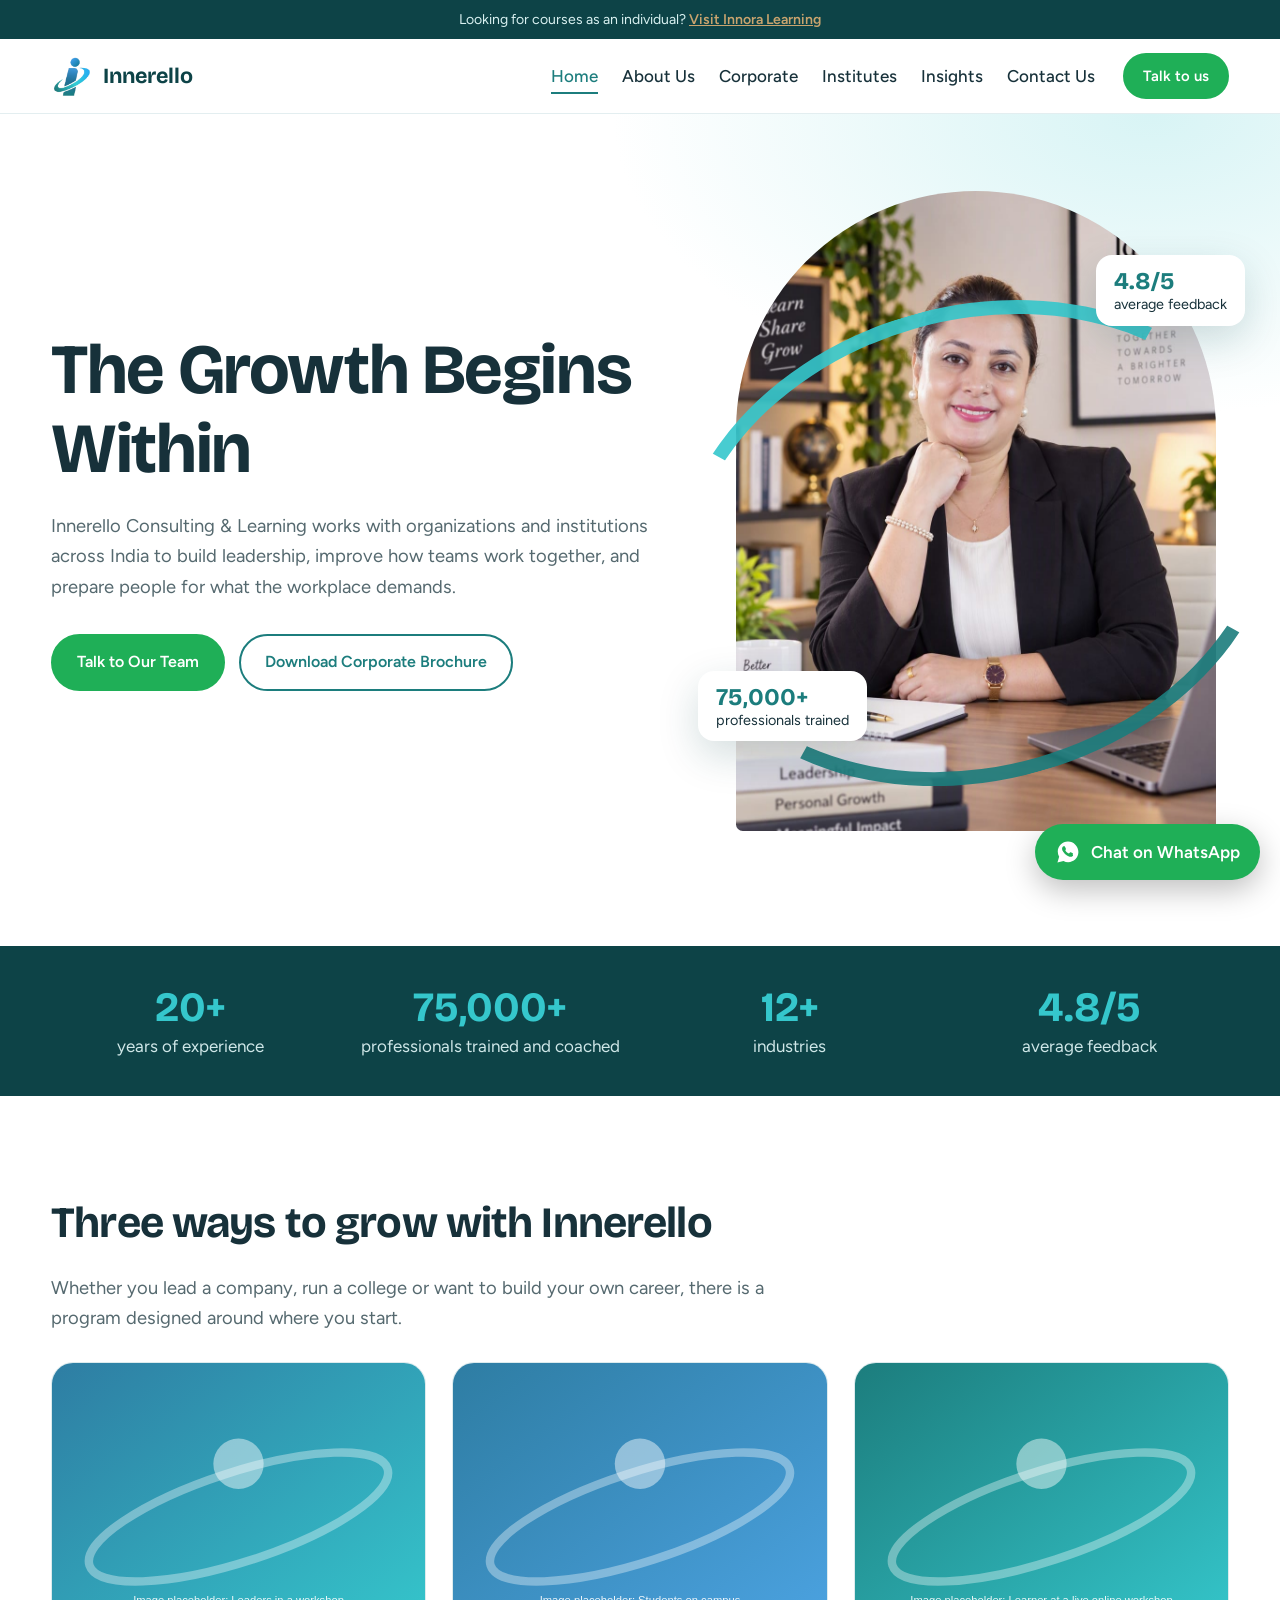
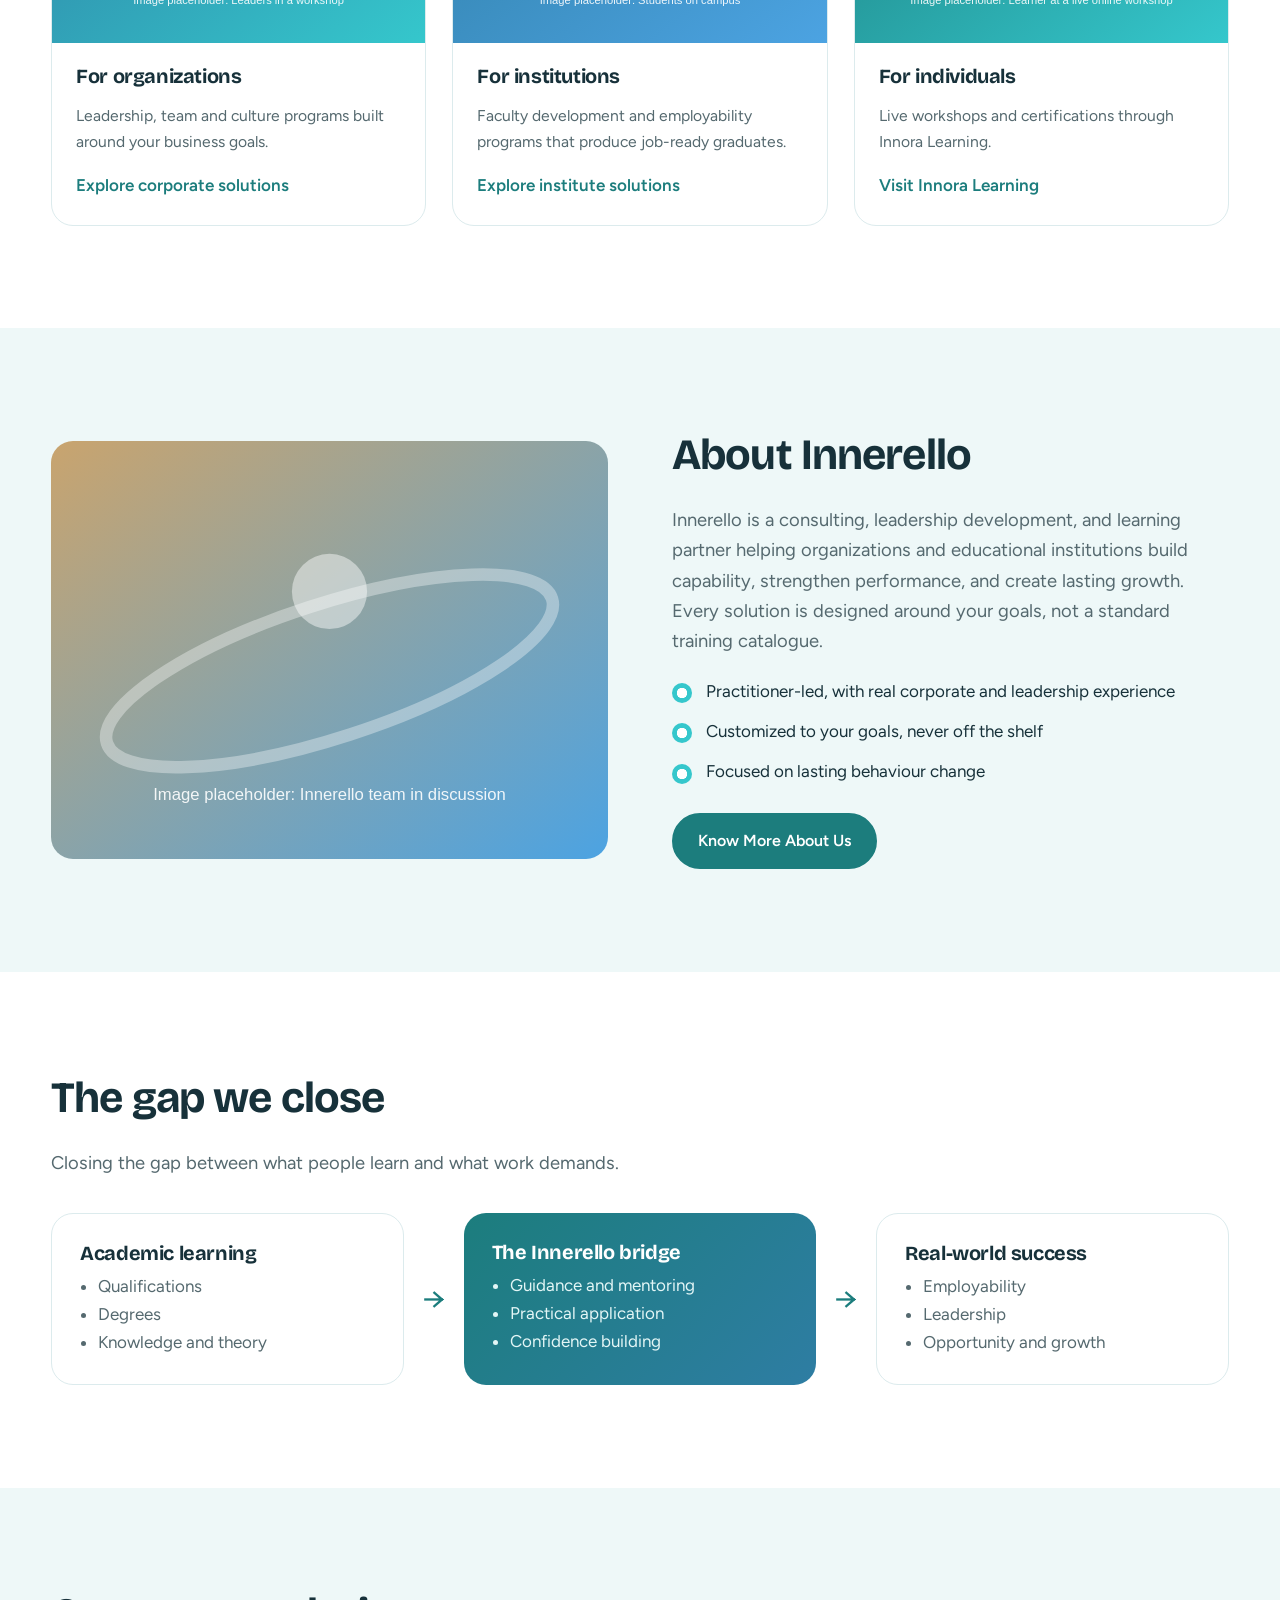
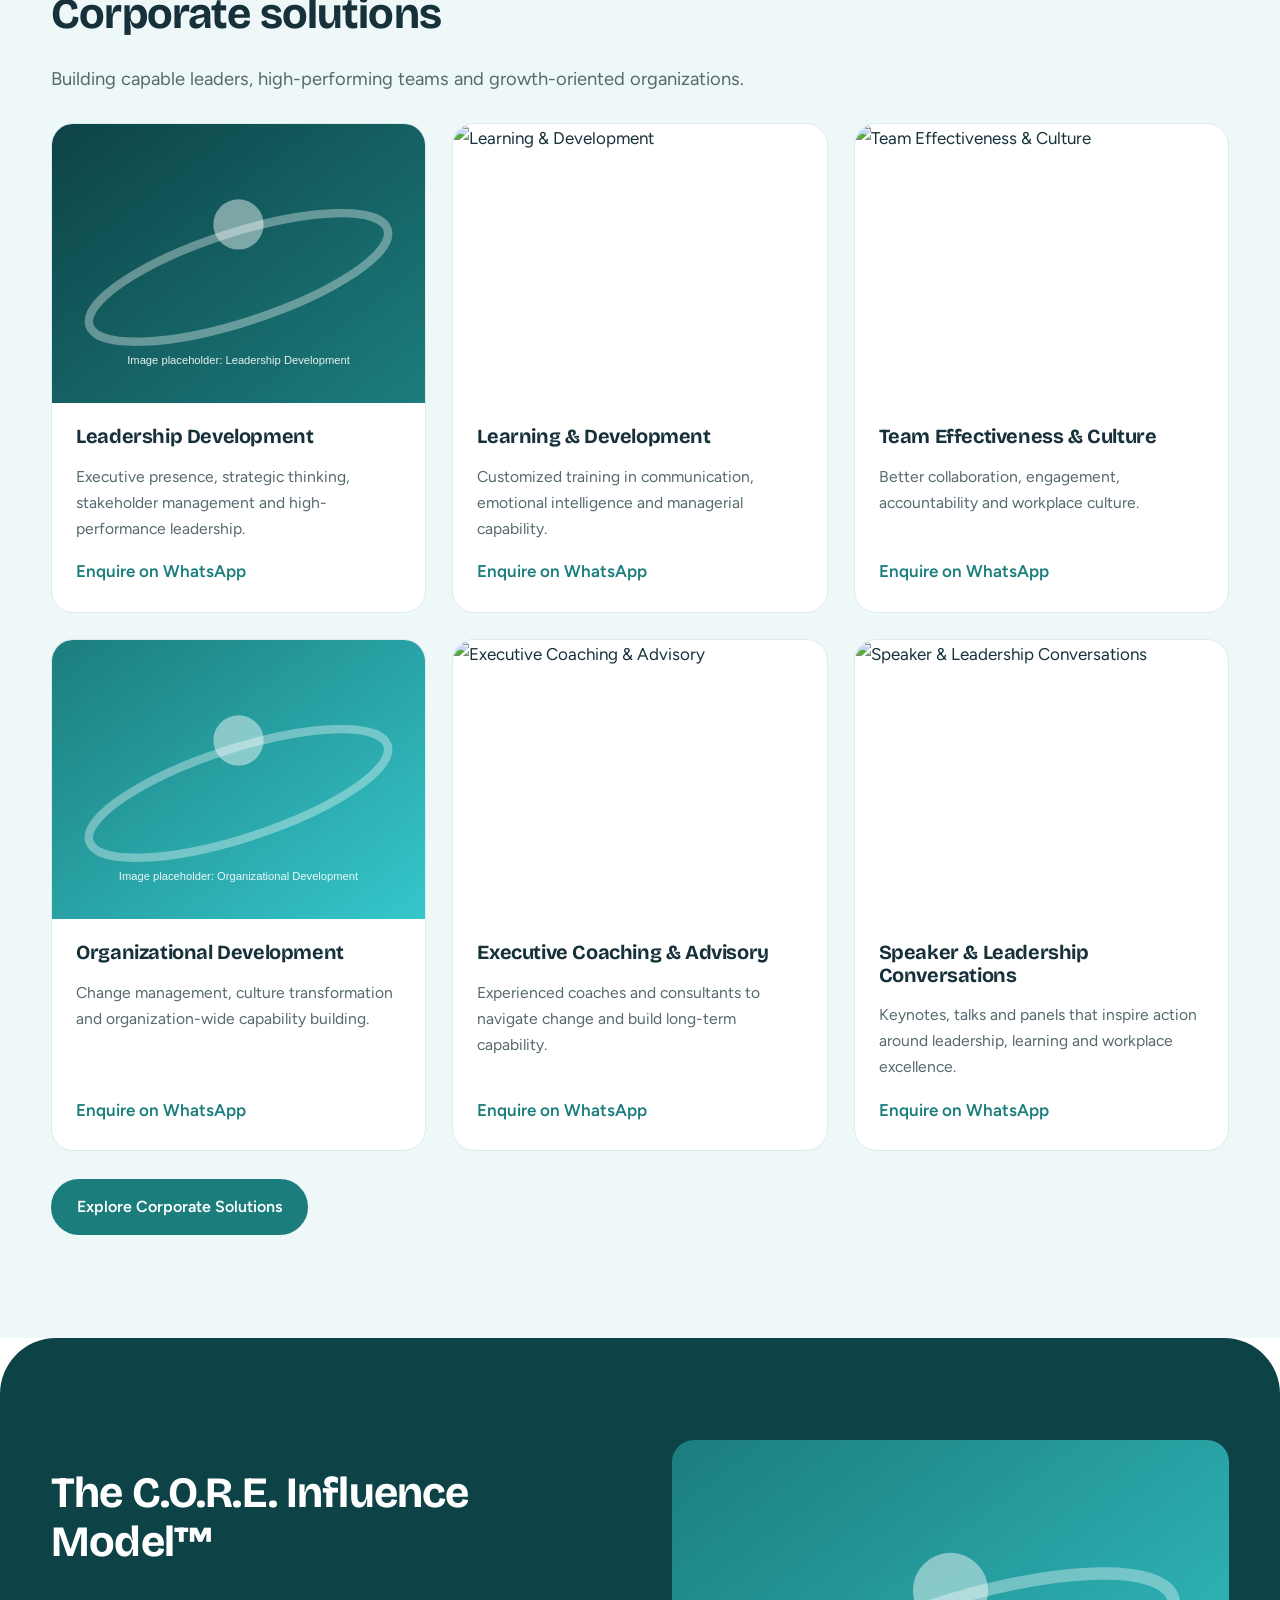
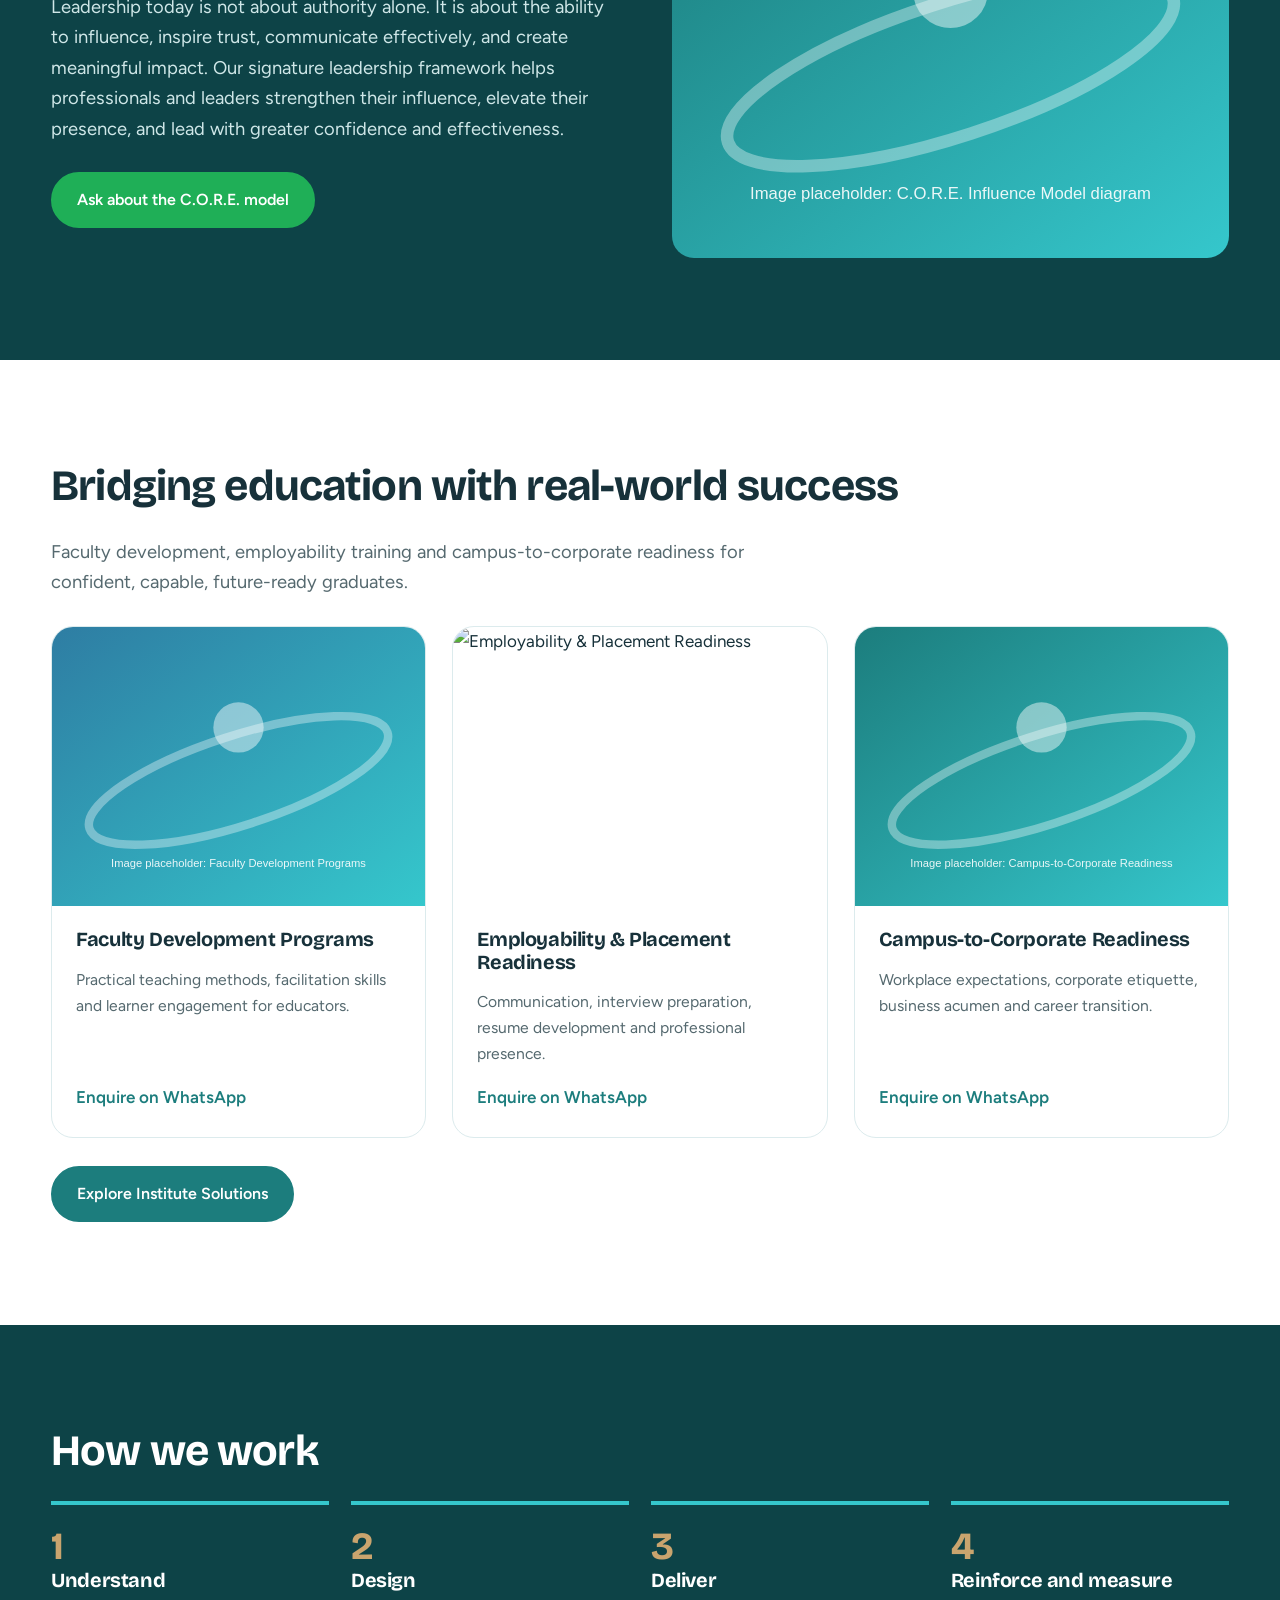
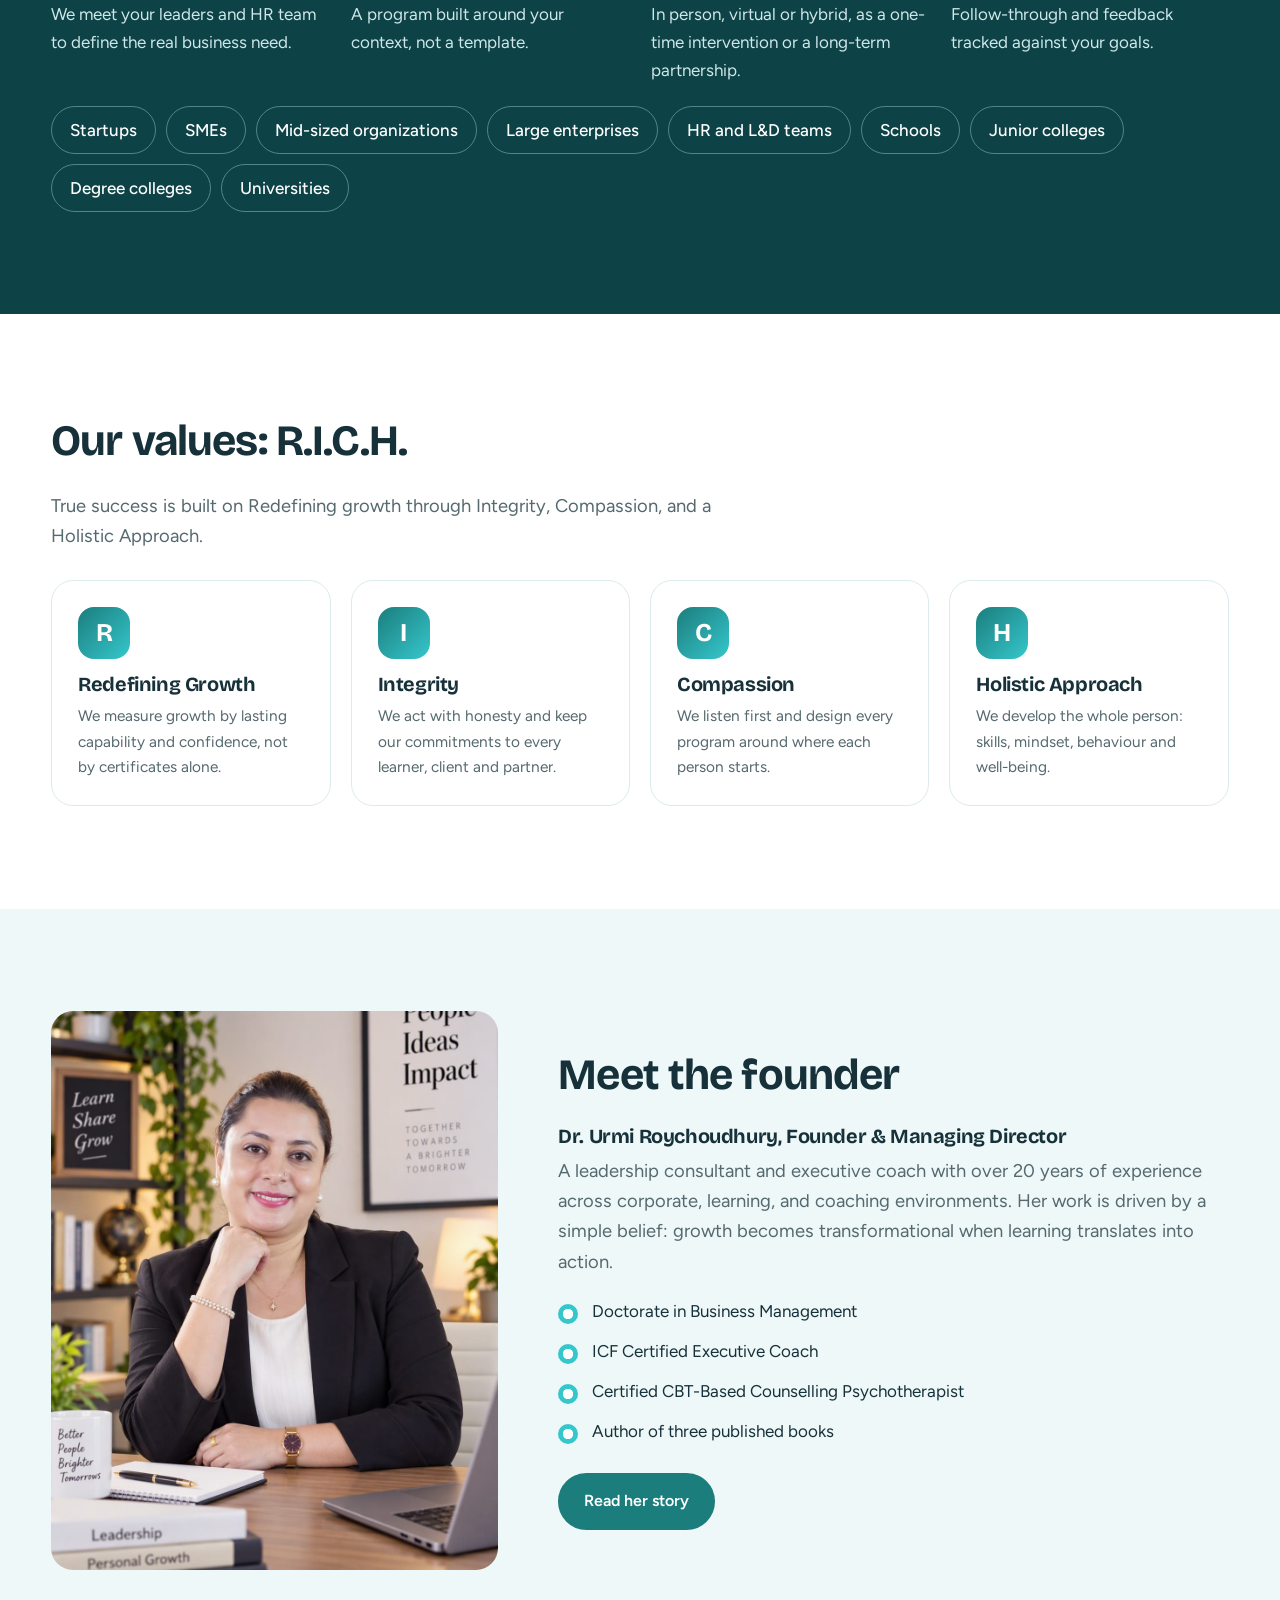
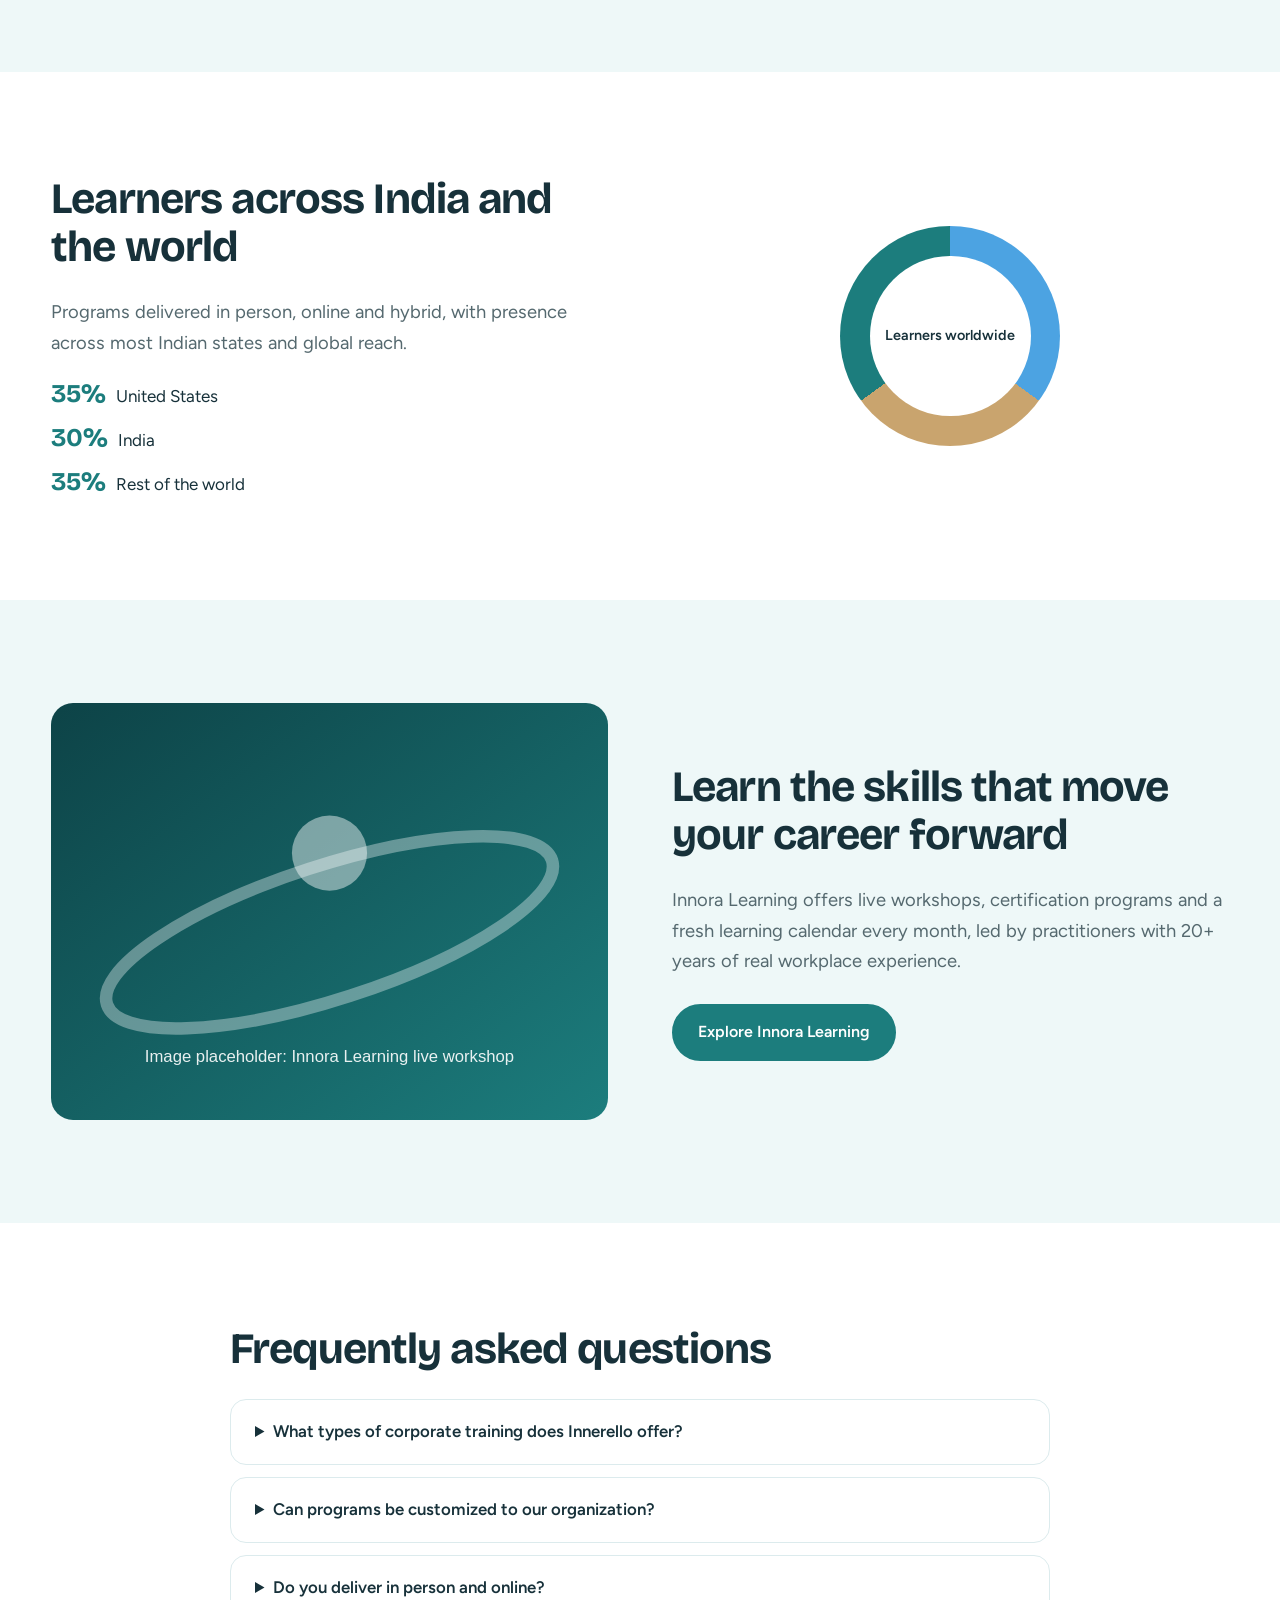
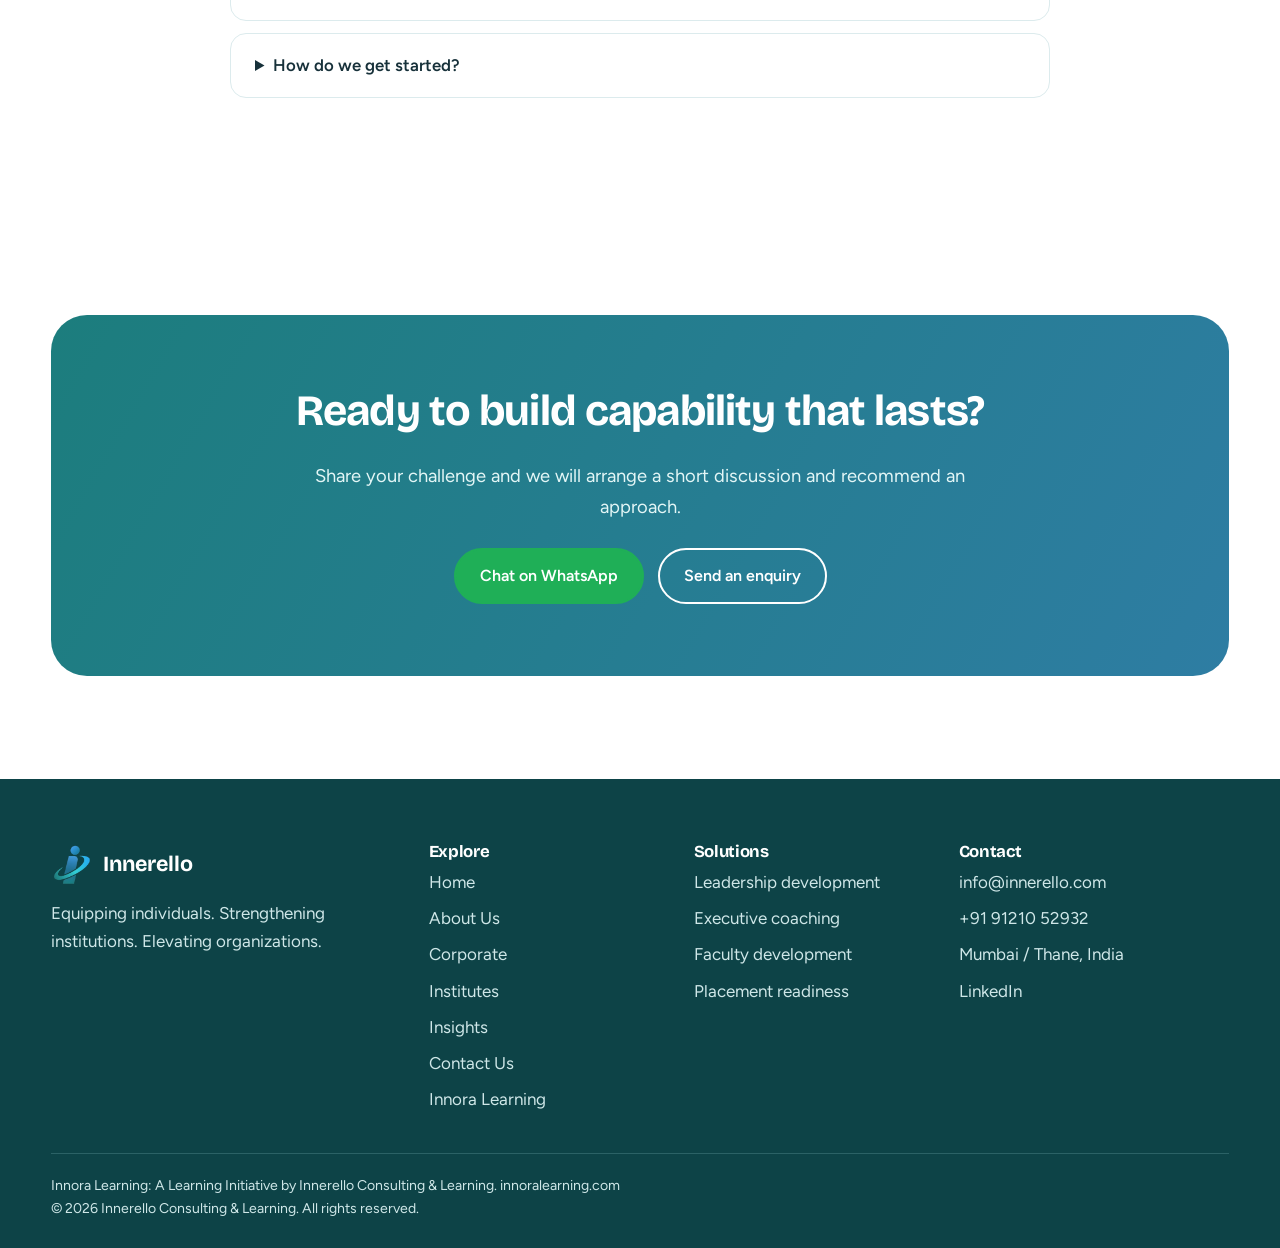
==== index.html @ 99c13f05 "Add Innerello multi-page website" ====
<!doctype html><html lang="en"><head><meta charset="utf-8"><meta name="viewport" content="width=device-width,initial-scale=1"><title>Corporate Training &amp; Leadership Consulting | Innerello</title><meta name="description" content="Leadership development, corporate training and executive coaching for organizations, plus faculty and employability programs for colleges across India."><link rel="icon" href="assets/img/logo.png"><link rel="preconnect" href="https://fonts.googleapis.com"><link rel="preconnect" href="https://fonts.gstatic.com" crossorigin><link href="https://fonts.googleapis.com/css2?family=Bricolage+Grotesque:wght@500;700&family=Figtree:wght@400;500;600&display=swap" rel="stylesheet"><link rel="stylesheet" href="css/main.css"></head><body>
<div class="top">Looking for courses as an individual? <a href="innora.html">Visit Innora Learning</a></div>
<header><div class="wrap nav"><a class="brand" href="index.html"><img src="assets/img/logo.png" alt="">Innerello</a><button class="burger" aria-label="Menu" aria-expanded="false">Menu</button><ul><li><a href="index.html" class=on>Home</a></li><li><a href="about.html">About Us</a></li><li><a href="corporate.html">Corporate</a></li><li><a href="institutes.html">Institutes</a></li><li><a href="insights.html">Insights</a></li><li><a href="contact.html">Contact Us</a></li></ul><a class="btn wa sm" href="https://wa.me/919121052932?text=Hi%20Innerello%2C%20I%20would%20like%20to%20talk%20to%20your%20team." target="_blank" rel="noopener">Talk to us</a></div></header>
<main><section class="hero"><div class="wrap"><div><h1>The Growth Begins Within</h1><p class="lead">Innerello Consulting &amp; Learning works with organizations and institutions across India to build leadership, improve how teams work together, and prepare people for what the workplace demands.</p><div class="row"><a class="btn wa" href="https://wa.me/919121052932?text=Hi%20Innerello%2C%20I%20would%20like%20to%20talk%20to%20your%20team." target="_blank" rel="noopener">Talk to Our Team</a><a class="btn o" href="assets/Innerello-Company-Profile.pdf" download>Download Corporate Brochure</a></div></div>
<div class="vis"><div class="arch"><img src="assets/img/founder.jpeg" alt="Dr. Urmi Roychoudhury, Founder and Managing Director of Innerello"></div><div class="chip c1"><b>75,000+</b>professionals trained</div><div class="chip c2"><b>4.8/5</b>average feedback</div></div></div></section>
<div class="stats"><div class="wrap"><div><b>20+</b><span>years of experience</span></div><div><b>75,000+</b><span>professionals trained and coached</span></div><div><b>12+</b><span>industries</span></div><div><b>4.8/5</b><span>average feedback</span></div></div></div>
<section><div class="wrap"><h2>Three ways to grow with Innerello</h2><p class="lead">Whether you lead a company, run a college or want to build your own career, there is a program designed around where you start.</p><br><div class="g g3">
<article class="card"><img src="assets/img/home-org.svg" alt="Leaders in a workshop" loading="lazy"><div><h3>For organizations</h3><p>Leadership, team and culture programs built around your business goals.</p><a class="l" href="corporate.html">Explore corporate solutions</a></div></article>
<article class="card"><img src="assets/img/home-inst.svg" alt="Students on campus" loading="lazy"><div><h3>For institutions</h3><p>Faculty development and employability programs that produce job-ready graduates.</p><a class="l" href="institutes.html">Explore institute solutions</a></div></article>
<article class="card"><img src="assets/img/home-ind.svg" alt="Learner at a live online workshop" loading="lazy"><div><h3>For individuals</h3><p>Live workshops and certifications through Innora Learning.</p><a class="l" href="innora.html">Visit Innora Learning</a></div></article></div></div></section>
<section class="mint"><div class="wrap split"><div><img src="assets/img/home-about.svg" alt="Innerello team in discussion" loading="lazy"></div><div><h2>About Innerello</h2><p class="lead">Innerello is a consulting, leadership development, and learning partner helping organizations and educational institutions build capability, strengthen performance, and create lasting growth. Every solution is designed around your goals, not a standard training catalogue.</p><ul class="ticks"><li>Practitioner-led, with real corporate and leadership experience</li><li>Customized to your goals, never off the shelf</li><li>Focused on lasting behaviour change</li></ul><a class="btn" href="about.html">Know More About Us</a></div></div></section>
<section><div class="wrap"><h2>The gap we close</h2><p class="lead">Closing the gap between what people learn and what work demands.</p><div class="bridge"><div><h3>Academic learning</h3><ul><li>Qualifications</li><li>Degrees</li><li>Knowledge and theory</li></ul></div><i>&rarr;</i><div class="mid"><h3>The Innerello bridge</h3><ul><li>Guidance and mentoring</li><li>Practical application</li><li>Confidence building</li></ul></div><i>&rarr;</i><div><h3>Real-world success</h3><ul><li>Employability</li><li>Leadership</li><li>Opportunity and growth</li></ul></div></div></div></section>
<section class="mint"><div class="wrap"><h2>Corporate solutions</h2><p class="lead">Building capable leaders, high-performing teams and growth-oriented organizations.</p><br><div class="g g3"><article class="card"><img src="assets/img/hc1.svg" alt="Leadership Development" loading="lazy"><div><h3>Leadership Development</h3><p>Executive presence, strategic thinking, stakeholder management and high-performance leadership.</p><a class="l" target="_blank" rel="noopener" href="https://wa.me/919121052932?text=Hi%20Innerello%2C%20I%20would%20like%20to%20know%20more%20about%3A%20Leadership%20Development">Enquire on WhatsApp</a></div></article><article class="card"><img src="assets/img/hc2.svg" alt="Learning & Development" loading="lazy"><div><h3>Learning & Development</h3><p>Customized training in communication, emotional intelligence and managerial capability.</p><a class="l" target="_blank" rel="noopener" href="https://wa.me/919121052932?text=Hi%20Innerello%2C%20I%20would%20like%20to%20know%20more%20about%3A%20Learning%20%26%20Development">Enquire on WhatsApp</a></div></article><article class="card"><img src="assets/img/hc3.svg" alt="Team Effectiveness & Culture" loading="lazy"><div><h3>Team Effectiveness & Culture</h3><p>Better collaboration, engagement, accountability and workplace culture.</p><a class="l" target="_blank" rel="noopener" href="https://wa.me/919121052932?text=Hi%20Innerello%2C%20I%20would%20like%20to%20know%20more%20about%3A%20Team%20Effectiveness%20%26%20Culture">Enquire on WhatsApp</a></div></article><article class="card"><img src="assets/img/hc4.svg" alt="Organizational Development" loading="lazy"><div><h3>Organizational Development</h3><p>Change management, culture transformation and organization-wide capability building.</p><a class="l" target="_blank" rel="noopener" href="https://wa.me/919121052932?text=Hi%20Innerello%2C%20I%20would%20like%20to%20know%20more%20about%3A%20Organizational%20Development">Enquire on WhatsApp</a></div></article><article class="card"><img src="assets/img/hc5.svg" alt="Executive Coaching & Advisory" loading="lazy"><div><h3>Executive Coaching & Advisory</h3><p>Experienced coaches and consultants to navigate change and build long-term capability.</p><a class="l" target="_blank" rel="noopener" href="https://wa.me/919121052932?text=Hi%20Innerello%2C%20I%20would%20like%20to%20know%20more%20about%3A%20Executive%20Coaching%20%26%20Advisory">Enquire on WhatsApp</a></div></article><article class="card"><img src="assets/img/hc6.svg" alt="Speaker & Leadership Conversations" loading="lazy"><div><h3>Speaker & Leadership Conversations</h3><p>Keynotes, talks and panels that inspire action around leadership, learning and workplace excellence.</p><a class="l" target="_blank" rel="noopener" href="https://wa.me/919121052932?text=Hi%20Innerello%2C%20I%20would%20like%20to%20know%20more%20about%3A%20Speaker%20%26%20Leadership%20Conversations">Enquire on WhatsApp</a></div></article></div><br><a class="btn" href="corporate.html">Explore Corporate Solutions</a></div></section>
<section class="dark"><div class="wrap split"><div><h2>The C.O.R.E. Influence Model&trade;</h2><p class="lead">Leadership today is not about authority alone. It is about the ability to influence, inspire trust, communicate effectively, and create meaningful impact. Our signature leadership framework helps professionals and leaders strengthen their influence, elevate their presence, and lead with greater confidence and effectiveness.</p><br><a class="btn wa" href="https://wa.me/919121052932?text=Hi%20Innerello%2C%20I%20would%20like%20to%20know%20about%20the%20C.O.R.E.%20Influence%20Model." target="_blank" rel="noopener">Ask about the C.O.R.E. model</a></div><div><img src="assets/img/home-core.svg" alt="C.O.R.E. Influence Model diagram" loading="lazy"></div></div></section>
<section><div class="wrap"><h2>Bridging education with real-world success</h2><p class="lead">Faculty development, employability training and campus-to-corporate readiness for confident, capable, future-ready graduates.</p><br><div class="g g3"><article class="card"><img src="assets/img/hi1.svg" alt="Faculty Development Programs" loading="lazy"><div><h3>Faculty Development Programs</h3><p>Practical teaching methods, facilitation skills and learner engagement for educators.</p><a class="l" target="_blank" rel="noopener" href="https://wa.me/919121052932?text=Hi%20Innerello%2C%20I%20would%20like%20to%20know%20more%20about%3A%20Faculty%20Development%20Programs">Enquire on WhatsApp</a></div></article><article class="card"><img src="assets/img/hi2.svg" alt="Employability & Placement Readiness" loading="lazy"><div><h3>Employability & Placement Readiness</h3><p>Communication, interview preparation, resume development and professional presence.</p><a class="l" target="_blank" rel="noopener" href="https://wa.me/919121052932?text=Hi%20Innerello%2C%20I%20would%20like%20to%20know%20more%20about%3A%20Employability%20%26%20Placement%20Readiness">Enquire on WhatsApp</a></div></article><article class="card"><img src="assets/img/hi3.svg" alt="Campus-to-Corporate Readiness" loading="lazy"><div><h3>Campus-to-Corporate Readiness</h3><p>Workplace expectations, corporate etiquette, business acumen and career transition.</p><a class="l" target="_blank" rel="noopener" href="https://wa.me/919121052932?text=Hi%20Innerello%2C%20I%20would%20like%20to%20know%20more%20about%3A%20Campus-to-Corporate%20Readiness">Enquire on WhatsApp</a></div></article></div><br><a class="btn" href="institutes.html">Explore Institute Solutions</a></div></section>
<section class="dark" style="border-radius:0"><div class="wrap"><h2>How we work</h2><div class="steps"><div><h3>Understand</h3><p>We meet your leaders and HR team to define the real business need.</p></div><div><h3>Design</h3><p>A program built around your context, not a template.</p></div><div><h3>Deliver</h3><p>In person, virtual or hybrid, as a one-time intervention or a long-term partnership.</p></div><div><h3>Reinforce and measure</h3><p>Follow-through and feedback tracked against your goals.</p></div></div><div class="tags"><span>Startups</span><span>SMEs</span><span>Mid-sized organizations</span><span>Large enterprises</span><span>HR and L&amp;D teams</span><span>Schools</span><span>Junior colleges</span><span>Degree colleges</span><span>Universities</span></div></div></section>
<section><div class="wrap"><h2>Our values: R.I.C.H.</h2><p class="lead">True success is built on Redefining growth through Integrity, Compassion, and a Holistic Approach.</p><br><div class="rich"><div><b>R</b><h3>Redefining Growth</h3><p>We measure growth by lasting capability and confidence, not by certificates alone.</p></div><div><b>I</b><h3>Integrity</h3><p>We act with honesty and keep our commitments to every learner, client and partner.</p></div><div><b>C</b><h3>Compassion</h3><p>We listen first and design every program around where each person starts.</p></div><div><b>H</b><h3>Holistic Approach</h3><p>We develop the whole person: skills, mindset, behaviour and well-being.</p></div></div></div></section>
<section class="mint"><div class="wrap founder"><img src="assets/img/founder.jpeg" alt="Dr. Urmi Roychoudhury"><div><h2>Meet the founder</h2><h3>Dr. Urmi Roychoudhury, Founder &amp; Managing Director</h3><p class="lead">A leadership consultant and executive coach with over 20 years of experience across corporate, learning, and coaching environments. Her work is driven by a simple belief: growth becomes transformational when learning translates into action.</p><ul class="ticks"><li>Doctorate in Business Management</li><li>ICF Certified Executive Coach</li><li>Certified CBT-Based Counselling Psychotherapist</li><li>Author of three published books</li></ul><a class="btn" href="about.html">Read her story</a></div></div></section>
<section><div class="wrap split"><div><h2>Learners across India and the world</h2><p class="lead">Programs delivered in person, online and hybrid, with presence across most Indian states and global reach.</p><ul class="leg"><li><b>35%</b>United States</li><li><b>30%</b>India</li><li><b>35%</b>Rest of the world</li></ul></div><div><div class="donut"></div></div></div></section>
<section class="mint"><div class="wrap split"><div><img src="assets/img/home-innora.svg" alt="Innora Learning live workshop" loading="lazy"></div><div><h2>Learn the skills that move your career forward</h2><p class="lead">Innora Learning offers live workshops, certification programs and a fresh learning calendar every month, led by practitioners with 20+ years of real workplace experience.</p><br><a class="btn" href="innora.html">Explore Innora Learning</a></div></div></section>
<section><div class="wrap" style="max-width:820px"><h2>Frequently asked questions</h2><details><summary>What types of corporate training does Innerello offer?</summary><p>Leadership development, manager capability, communication and behavioural skills, team effectiveness, emotional intelligence, change management, workplace wellbeing and executive coaching.</p></details><details><summary>Can programs be customized to our organization?</summary><p>Yes. Every program is designed around your goals, roles and culture. We do not run standard packages.</p></details><details><summary>Do you deliver in person and online?</summary><p>Both, plus hybrid. We are based in Mumbai and Thane and work across India and online.</p></details><details><summary>How do we get started?</summary><p>Message us on WhatsApp, share your challenge through the form or call us. We will arrange a short discussion and recommend an approach.</p></details></div></section>
<section><div class="wrap"><div class="cta"><h2>Ready to build capability that lasts?</h2><p class="lead">Share your challenge and we will arrange a short discussion and recommend an approach.</p><div class="row"><a class="btn wa" href="https://wa.me/919121052932?text=Hi%20Innerello%2C%20I%20would%20like%20to%20talk%20to%20your%20team." target="_blank" rel="noopener">Chat on WhatsApp</a><a class="btn o" style="color:#fff;border-color:#fff" href="contact.html">Send an enquiry</a></div></div></div></section></main>
<footer><div class="wrap"><div><div><a class="brand" style="color:#fff" href="index.html"><img src="assets/img/logo.png" alt="">Innerello</a><p style="margin-top:14px">Equipping individuals. Strengthening institutions. Elevating organizations.</p></div>
<div><h3>Explore</h3><ul><li><a href="index.html" class=on>Home</a></li><li><a href="about.html">About Us</a></li><li><a href="corporate.html">Corporate</a></li><li><a href="institutes.html">Institutes</a></li><li><a href="insights.html">Insights</a></li><li><a href="contact.html">Contact Us</a></li><li><a href="innora.html">Innora Learning</a></li></ul></div>
<div><h3>Solutions</h3><ul><li><a href="corporate.html">Leadership development</a></li><li><a href="corporate.html">Executive coaching</a></li><li><a href="institutes.html">Faculty development</a></li><li><a href="institutes.html">Placement readiness</a></li></ul></div>
<div><h3>Contact</h3><ul><li><a href="mailto:info@innerello.com">info@innerello.com</a></li><li><a href="tel:+919121052932">+91 91210 52932</a></li><li>Mumbai / Thane, India</li><li><a href="https://linkedin.com/in/urmiroychoudhury" target="_blank" rel="noopener">LinkedIn</a></li></ul></div></div>
<div class="fine">Innora Learning: A Learning Initiative by Innerello Consulting &amp; Learning. innoralearning.com<br>&copy; 2026 Innerello Consulting &amp; Learning. All rights reserved.</div></div></footer>
<a class="fab" target="_blank" rel="noopener" href="https://wa.me/919121052932?text=Hi%20Innerello%2C%20I%20would%20like%20to%20talk%20to%20your%20team." aria-label="Chat on WhatsApp"><svg viewBox="0 0 32 32"><path d="M16 3C9 3 3.4 8.6 3.4 15.5c0 2.3.6 4.4 1.7 6.3L3 29l7.4-2c1.8 1 3.800 1.500 5.800 1.500 6.900 0 12.600-5.600 12.600-12.500S23 3 16 3zm6.300 17.200c-.3.800-1.600 1.500-2.200 1.600-.6.100-1.300.1-2.100-.1-.5-.2-1.200-.4-2-.8-3.500-1.500-5.700-5-5.900-5.200-.2-.2-1.400-1.900-1.400-3.600s.9-2.500 1.200-2.900c.3-.3.700-.4.900-.4h.7c.2 0 .5-.1.800.6l1.100 2.700c.1.200.1.400 0 .6l-.5.700c-.2.200-.3.400-.1.700.2.300.8 1.300 1.700 2.100 1.100 1 2.100 1.300 2.400 1.500.3.100.5.100.7-.1l1-1.200c.2-.3.400-.2.700-.1l2.200 1c.3.100.5.200.5.400.1.100.1.800-.2 1.500z"/></svg><span>Chat on WhatsApp</span></a><script src="js/main.js"></script></body></html>
---- css/main.css ----
:root{--teal:#1C7D7D;--cer:#2E7DA3;--blue:#4CA3E2;--cyan:#35C7CC;--camel:#C9A46E;--deep:#0D4347;--ink:#17313A;--mute:#55696F;--mint:#EEF8F8;--r:22px}
*{box-sizing:border-box;margin:0}html{scroll-behavior:smooth}
body{font:17px/1.65 Figtree,system-ui,sans-serif;color:var(--ink);background:#fff;-webkit-font-smoothing:antialiased}
h1,h2,h3{font-family:'Bricolage Grotesque',Figtree,sans-serif;line-height:1.12;letter-spacing:-.02em}
h1{font-size:clamp(2.4rem,5.6vw,4.4rem)}h2{font-size:clamp(1.8rem,3.6vw,2.7rem);margin-bottom:.6em}h3{font-size:1.25rem;margin-bottom:.4em}
img{max-width:100%;display:block}a{color:inherit}
.wrap{width:min(1180px,92%);margin:auto}section{padding:clamp(56px,8vw,104px) 0}
.lead{font-size:1.15rem;color:var(--mute);max-width:60ch}.dark .lead{color:#cfe7e8}
.top{background:var(--deep);color:#d9f1f1;font-size:.88rem;padding:8px 0;text-align:center}.top a{color:var(--camel);font-weight:600}
header{position:sticky;top:0;z-index:50;background:rgba(255,255,255,.94);backdrop-filter:blur(10px);border-bottom:1px solid #e3eef0}
.nav{display:flex;align-items:center;gap:28px;height:74px}.brand{display:flex;align-items:center;gap:10px;text-decoration:none;font:700 1.35rem 'Bricolage Grotesque';color:var(--deep)}.brand img{width:42px}
.nav ul{display:flex;gap:24px;list-style:none;padding:0;margin:0 0 0 auto}.nav li a{text-decoration:none;font-weight:500;padding:6px 0;border-bottom:2px solid transparent}.nav li a:hover,.nav li a.on{border-color:var(--teal);color:var(--teal)}
.burger{display:none;margin-left:auto;background:none;border:1px solid #cfe0e2;border-radius:10px;padding:8px 12px;font:inherit}
.btn{display:inline-flex;align-items:center;gap:8px;padding:13px 24px;border-radius:999px;font-weight:600;text-decoration:none;border:2px solid var(--teal);background:var(--teal);color:#fff;transition:.2s;cursor:pointer;font-size:1rem}
.btn:hover{background:var(--deep);border-color:var(--deep)}.btn.o{background:transparent;color:var(--teal)}.btn.o:hover{background:var(--teal);color:#fff}
.btn.wa{background:#1FAF57;border-color:#1FAF57}.btn.wa:hover{background:#168a44;border-color:#168a44}.btn.sm{padding:9px 18px;font-size:.93rem}
.dark .btn.o{color:#fff;border-color:#fff}.dark .btn.o:hover{background:#fff;color:var(--deep)}
.hero{padding:clamp(40px,6vw,80px) 0 clamp(70px,9vw,120px);background:radial-gradient(900px 500px at 90% 0,#d8f4f5,transparent 60%),#fff;overflow:hidden}
.hero .wrap{display:grid;grid-template-columns:1.1fr .9fr;gap:56px;align-items:center}.hero p{margin:22px 0 32px}.row{display:flex;flex-wrap:wrap;gap:14px}
.vis{position:relative;max-width:480px;margin:auto;width:100%;animation:rise .9s both}.vis .arch{border-radius:999px 999px 28px 28px;overflow:hidden;aspect-ratio:3/4}.vis .arch img{width:100%;height:100%;object-fit:cover}
.vis:before{content:"";position:absolute;inset:18% -14% 8% -14%;border:14px solid transparent;border-top-color:var(--cyan);border-bottom-color:var(--teal);border-radius:50%;transform:rotate(-16deg);z-index:2;pointer-events:none;opacity:.9}
.chip{position:absolute;z-index:3;background:#fff;border-radius:16px;padding:12px 18px;box-shadow:0 14px 40px rgba(13,67,71,.18);font-size:.9rem;line-height:1.3}.chip b{display:block;font:700 1.5rem 'Bricolage Grotesque';color:var(--teal)}.c1{left:-8%;bottom:14%}.c2{right:-6%;top:10%}
@keyframes rise{from{opacity:0;transform:translateY(24px)}}
.stats{background:var(--deep);color:#fff;padding:36px 0}.stats .wrap{display:grid;grid-template-columns:repeat(4,1fr);gap:20px;text-align:center}.stats b{display:block;font:700 2.6rem 'Bricolage Grotesque';color:var(--cyan)}.stats span{color:#cfe7e8}
.g{display:grid;gap:26px}.g2{grid-template-columns:repeat(2,1fr)}.g3{grid-template-columns:repeat(3,1fr)}.g4{grid-template-columns:repeat(4,1fr)}
.card{background:#fff;border:1px solid #dcebed;border-radius:var(--r);overflow:hidden;display:flex;flex-direction:column;transition:.25s}.card:hover{transform:translateY(-4px);box-shadow:0 18px 44px rgba(13,67,71,.12)}
.card img{width:100%;aspect-ratio:4/3;object-fit:cover}.card div{padding:22px 24px 26px;display:flex;flex-direction:column;gap:8px;flex:1}.card p{color:var(--mute);font-size:.98rem}.card a.l{margin-top:auto;font-weight:600;color:var(--teal);text-decoration:none;padding-top:8px}.card a.l:hover{text-decoration:underline}
.mint{background:var(--mint)}.dark{background:var(--deep);color:#fff;border-radius:56px 56px 0 0}.dark h2,.dark h3{color:#fff}
.split{display:grid;grid-template-columns:1fr 1fr;gap:64px;align-items:center}.split.rev>:first-child{order:2}.split img{border-radius:var(--r);width:100%}
.ticks{list-style:none;padding:0;display:grid;gap:12px;margin:20px 0 28px}.ticks li{padding-left:34px;position:relative}.ticks li:before{content:"";position:absolute;left:0;top:.4em;width:20px;height:20px;border-radius:50%;background:var(--cyan) radial-gradient(#fff 35%,transparent 38%)}
.bridge{display:grid;grid-template-columns:1fr auto 1fr auto 1fr;gap:18px;align-items:stretch;margin-top:34px}.bridge>div{border-radius:var(--r);padding:28px;background:#fff;border:1px solid #dcebed}.bridge .mid{background:linear-gradient(135deg,var(--teal),var(--cer));color:#fff;border:0}.bridge .mid h3{color:#fff}.bridge i{align-self:center;font-style:normal;font-size:2rem;color:var(--teal)}.bridge ul{padding-left:18px;color:var(--mute)}.bridge .mid ul{color:#e3f6f6}
.steps{counter-reset:s;display:grid;grid-template-columns:repeat(4,1fr);gap:22px}.steps div{counter-increment:s;border-top:4px solid var(--cyan);padding-top:18px}.steps div:before{content:counter(s);font:700 2.4rem 'Bricolage Grotesque';color:var(--camel)}.steps p{color:#cfe7e8}
.tags{display:flex;flex-wrap:wrap;gap:10px;margin-top:22px}.tags span{padding:9px 18px;border-radius:999px;background:#fff;border:1px solid #cfe5e7;font-weight:500}.dark .tags span{background:transparent;border-color:#4d878a}
.rich{display:grid;grid-template-columns:repeat(4,1fr);gap:20px}.rich div{padding:26px;border-radius:var(--r);background:#fff;border:1px solid #dcebed}.rich b{display:grid;place-items:center;width:52px;height:52px;border-radius:16px;background:linear-gradient(135deg,var(--teal),var(--cyan));color:#fff;font:700 1.6rem 'Bricolage Grotesque';margin-bottom:14px}.rich p{color:var(--mute);font-size:.96rem}
.donut{width:220px;aspect-ratio:1;border-radius:50%;background:conic-gradient(var(--blue) 0 35%,var(--camel) 0 65%,var(--teal) 0);display:grid;place-items:center;margin:auto}.donut:after{content:"Learners worldwide";width:62%;aspect-ratio:1;border-radius:50%;background:#fff;display:grid;place-items:center;text-align:center;font-weight:600;font-size:.9rem;color:var(--ink);padding:12px}
.leg{list-style:none;padding:0;display:grid;gap:12px;margin-top:20px}.leg li b{font:700 1.6rem 'Bricolage Grotesque';margin-right:10px;color:var(--teal)}
.founder{display:grid;grid-template-columns:.8fr 1.2fr;gap:60px;align-items:center}.founder img{border-radius:var(--r);aspect-ratio:4/5;object-fit:cover;width:100%}
details{background:#fff;border:1px solid #dcebed;border-radius:16px;padding:18px 24px;margin-bottom:12px}summary{font-weight:600;cursor:pointer;font-size:1.05rem}details p{margin-top:10px;color:var(--mute)}
.cta{background:linear-gradient(120deg,var(--teal),var(--cer));color:#fff;text-align:center;border-radius:36px;padding:clamp(40px,6vw,72px) 24px}.cta h2{color:#fff}.cta .lead{margin:0 auto 26px;color:#e3f6f6}.cta .row{justify-content:center}
.pg{padding:clamp(60px,9vw,110px) 0;background:linear-gradient(120deg,var(--deep),var(--teal));color:#fff;position:relative;overflow:hidden}.pg:after{content:"";position:absolute;right:-8%;top:-30%;width:520px;height:520px;border:34px solid rgba(53,199,204,.35);border-radius:50%;transform:rotate(-20deg) scaleY(.55)}.pg h1{font-size:clamp(2.2rem,5vw,3.6rem);max-width:18ch}.pg p{max-width:62ch;margin:18px 0 28px;color:#d6efef;font-size:1.1rem}
form{display:grid;gap:14px}label{font-weight:600;font-size:.93rem;display:grid;gap:6px}input,textarea,select{font:inherit;padding:13px 16px;border:1px solid #bcd6d9;border-radius:14px;background:#fff;width:100%}input:focus,textarea:focus,select:focus,a:focus-visible,button:focus-visible,summary:focus-visible{outline:3px solid var(--blue);outline-offset:2px}
.panel{background:#fff;border:1px solid #dcebed;border-radius:var(--r);padding:clamp(24px,4vw,40px)}.ok{display:none;padding:14px 18px;border-radius:14px;background:#e1f7ea;color:#14633a;font-weight:600}
.cal{list-style:none;padding:0;display:grid;gap:12px}.cal li{display:flex;gap:18px;align-items:center;padding:16px 20px;background:#fff;border-radius:18px;border:1px solid #dcebed}.cal b{display:grid;place-items:center;min-width:64px;height:64px;border-radius:16px;background:var(--mint);color:var(--teal);font:700 1.5rem 'Bricolage Grotesque';line-height:1}.cal b small{font:600 .72rem Figtree}.cal a{margin-left:auto}
footer{background:var(--deep);color:#cfe7e8;padding:64px 0 28px}footer .wrap>div:first-child{display:grid;grid-template-columns:1.5fr 1fr 1fr 1.2fr;gap:40px}footer h3{color:#fff;font-size:1.05rem}footer ul{list-style:none;padding:0;display:grid;gap:8px}footer a{text-decoration:none}footer a:hover{color:var(--cyan)}.fine{border-top:1px solid #2b6266;margin-top:40px;padding-top:20px;font-size:.88rem}
.fab{position:fixed;right:20px;bottom:20px;z-index:60;display:flex;align-items:center;gap:10px;background:#1FAF57;color:#fff;border-radius:999px;padding:14px 20px;font-weight:600;text-decoration:none;box-shadow:0 10px 30px rgba(0,0,0,.25)}.fab svg{width:26px;height:26px;fill:#fff}
@media(max-width:960px){.hero .wrap,.split,.founder,footer .wrap>div:first-child{grid-template-columns:1fr}.split.rev>:first-child{order:0}.g3,.g4,.rich,.steps{grid-template-columns:repeat(2,1fr)}.stats .wrap{grid-template-columns:repeat(2,1fr)}.bridge{grid-template-columns:1fr}.bridge i{transform:rotate(90deg);justify-self:center}
.burger{display:block}.nav ul{display:none;position:absolute;top:74px;left:0;right:0;background:#fff;flex-direction:column;padding:18px 5%;border-bottom:1px solid #dcebed}.nav ul.open{display:flex}.nav>.btn{display:none}.c1{left:0}.c2{right:0}.vis:before{inset:18% -6% 8% -6%}}
@media(max-width:600px){.g2,.g3,.g4,.rich,.steps{grid-template-columns:1fr}.fab span{display:none}.dark{border-radius:32px 32px 0 0}}
@media(prefers-reduced-motion:reduce){*{animation:none!important;transition:none!important;scroll-behavior:auto}}
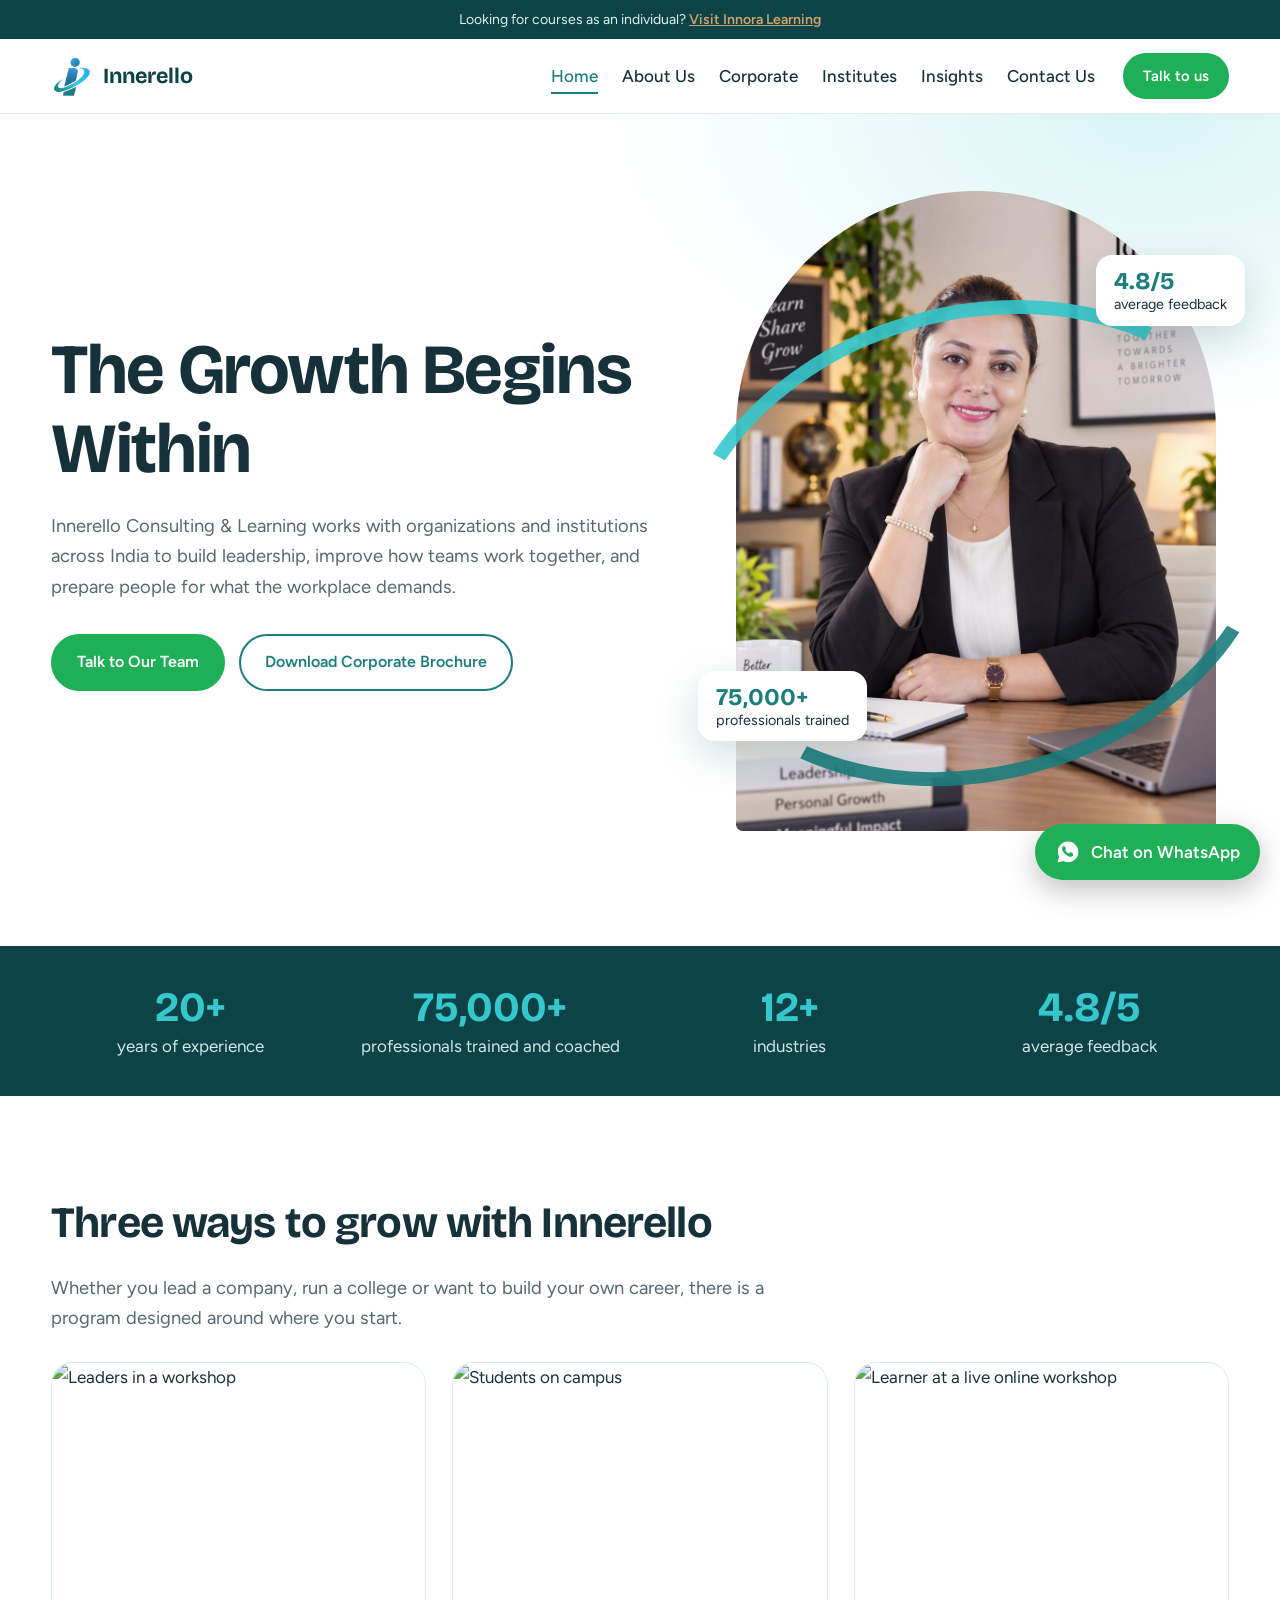
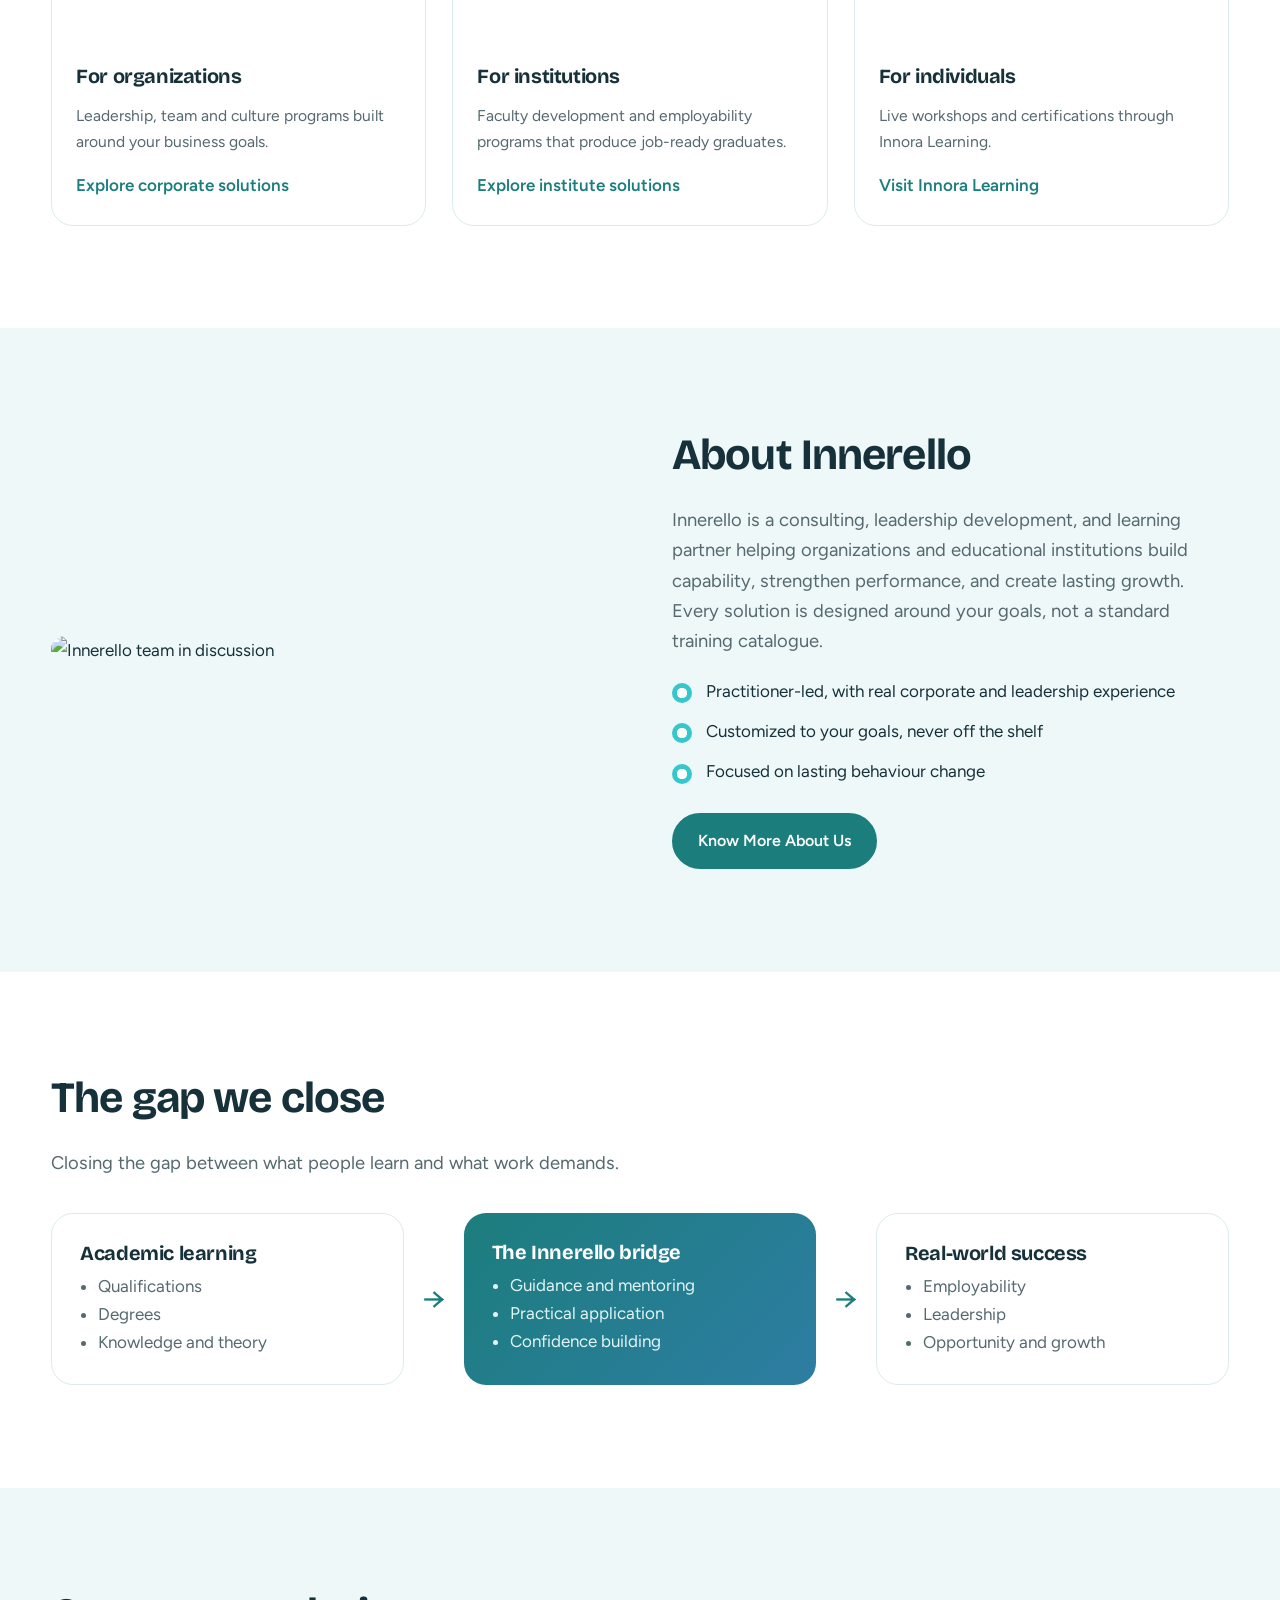
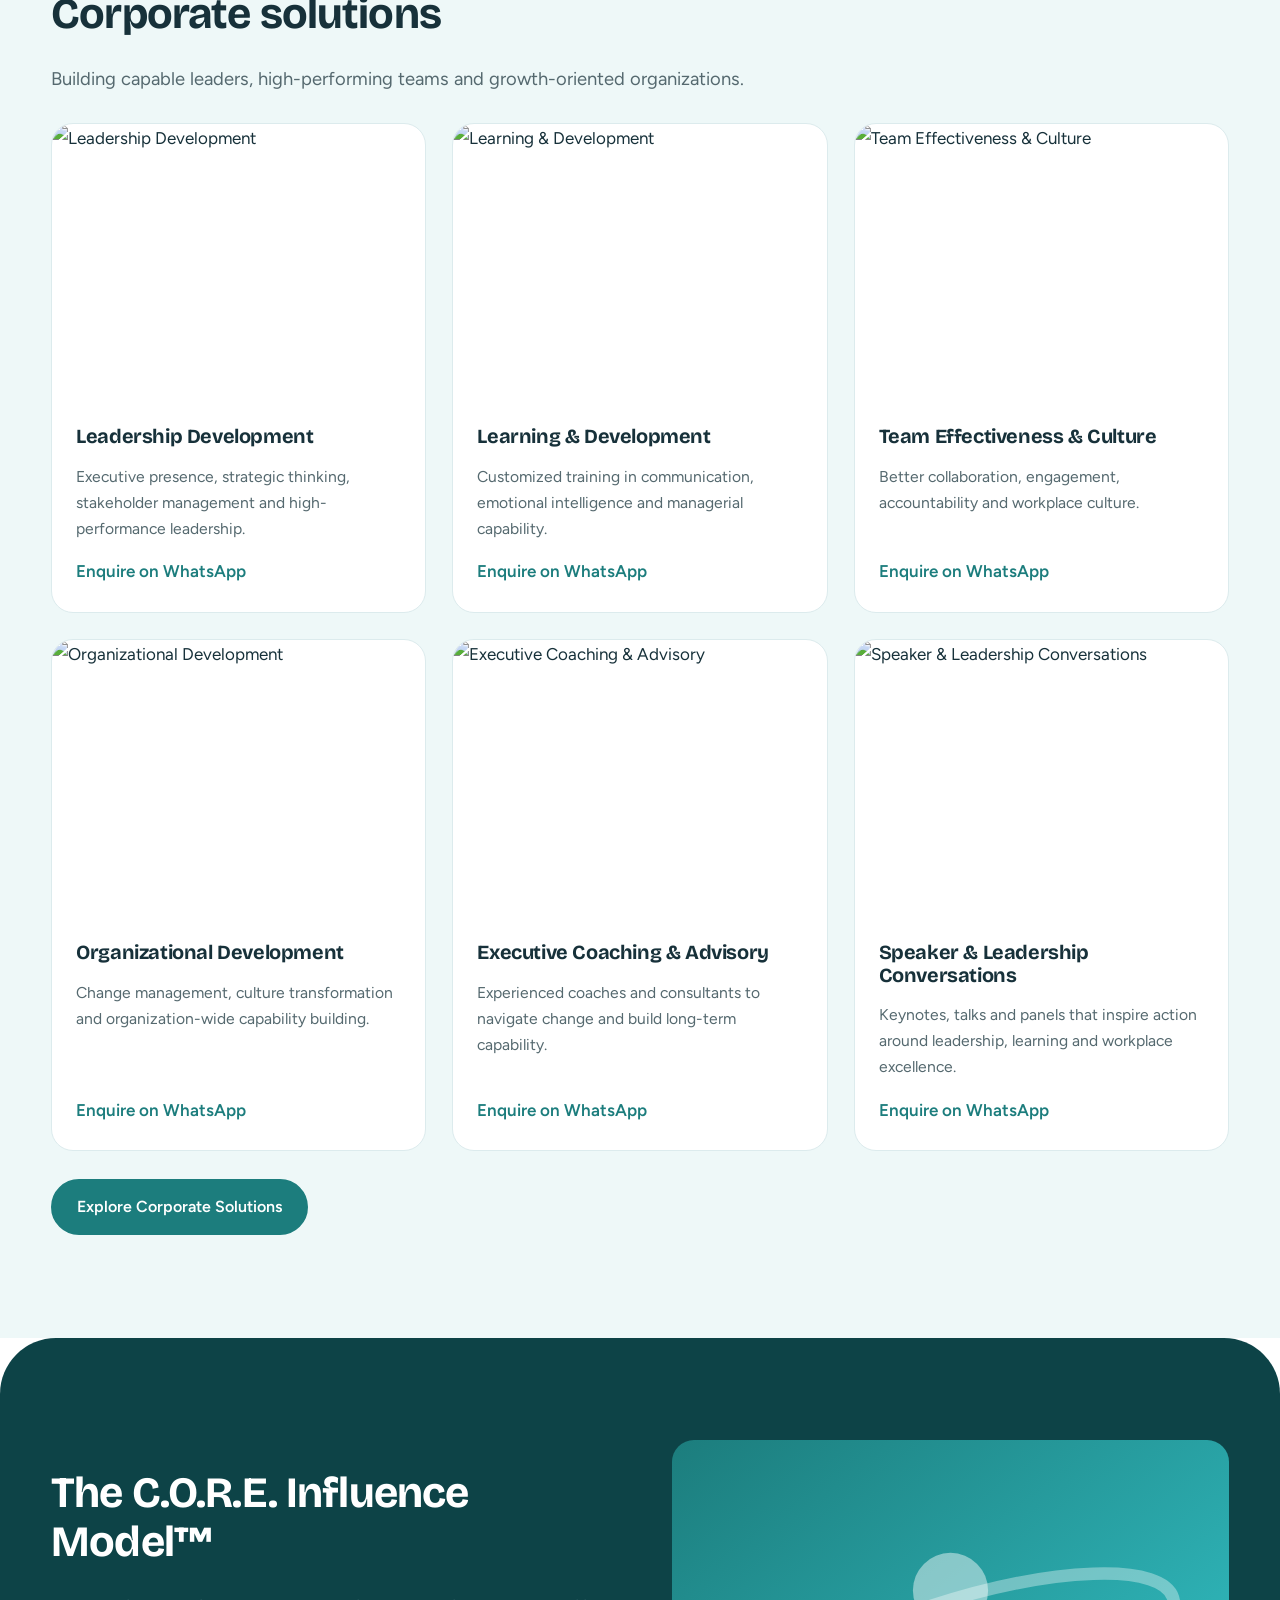
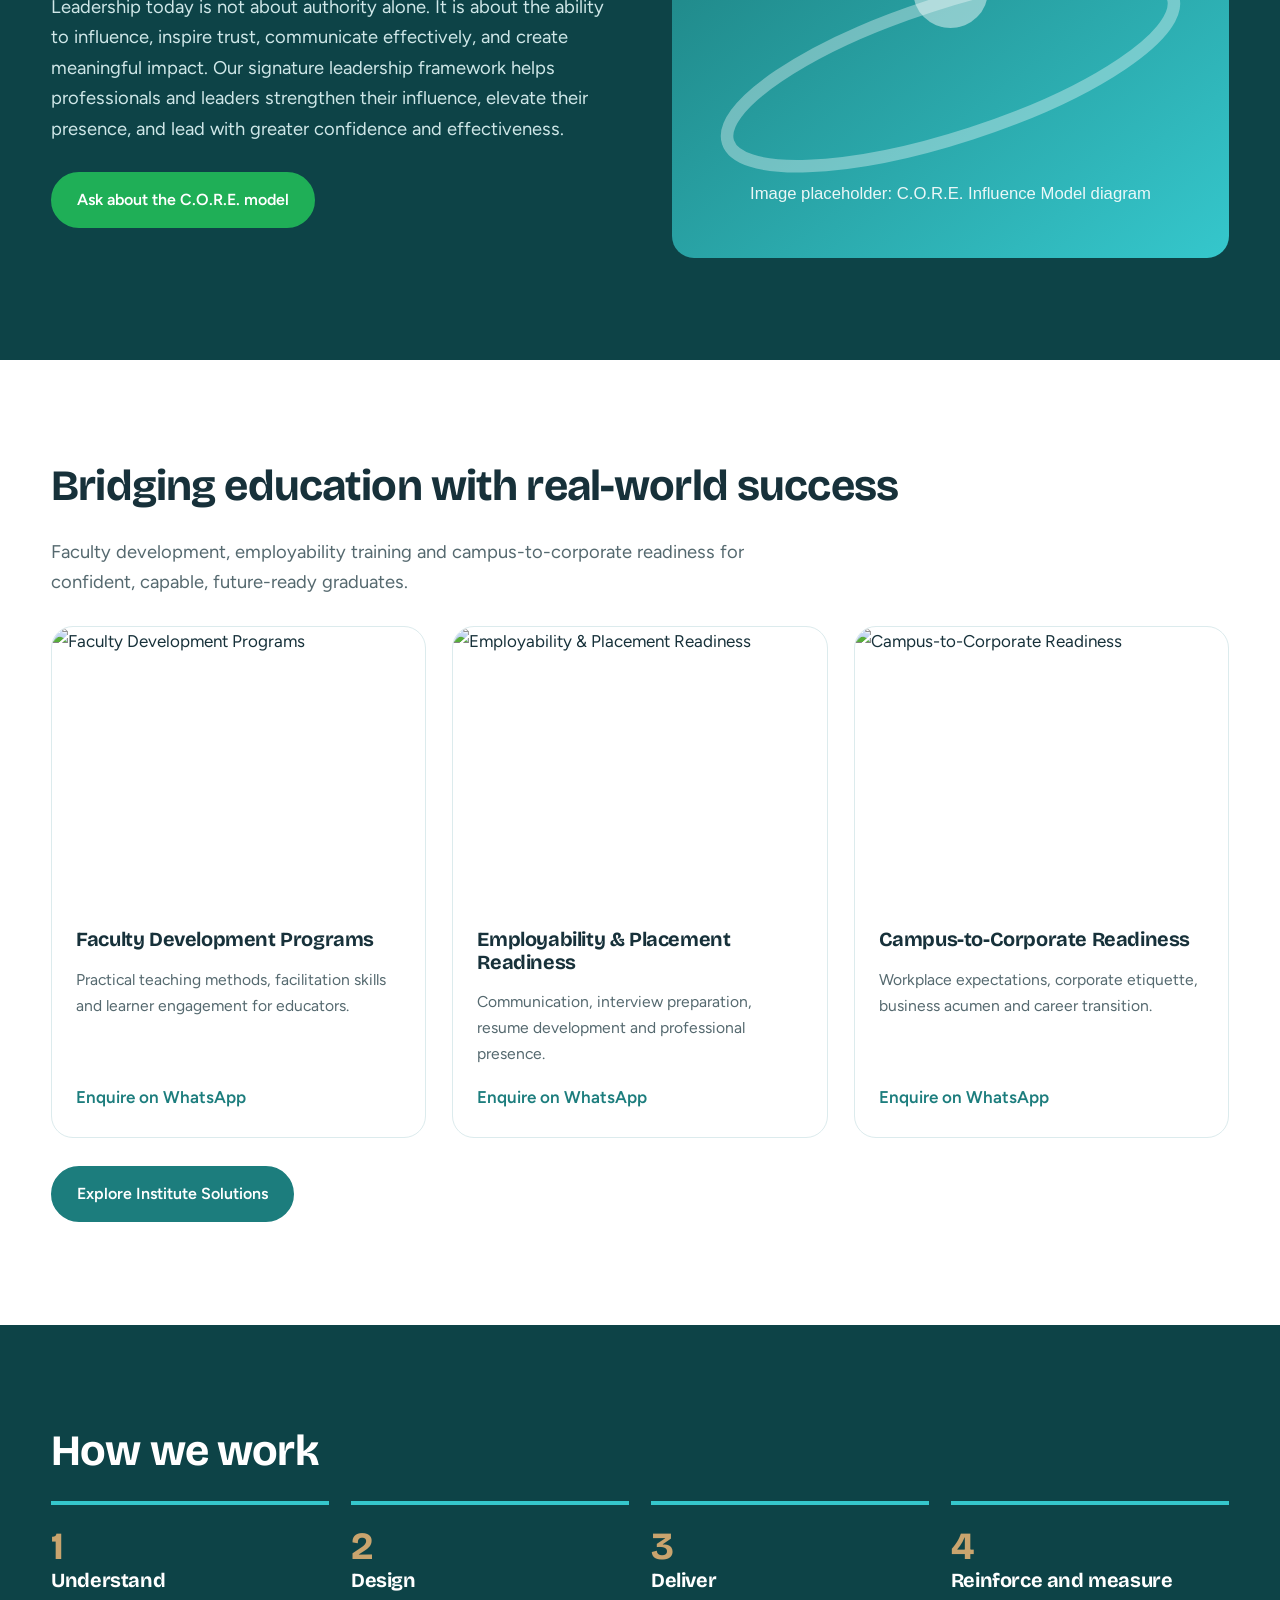
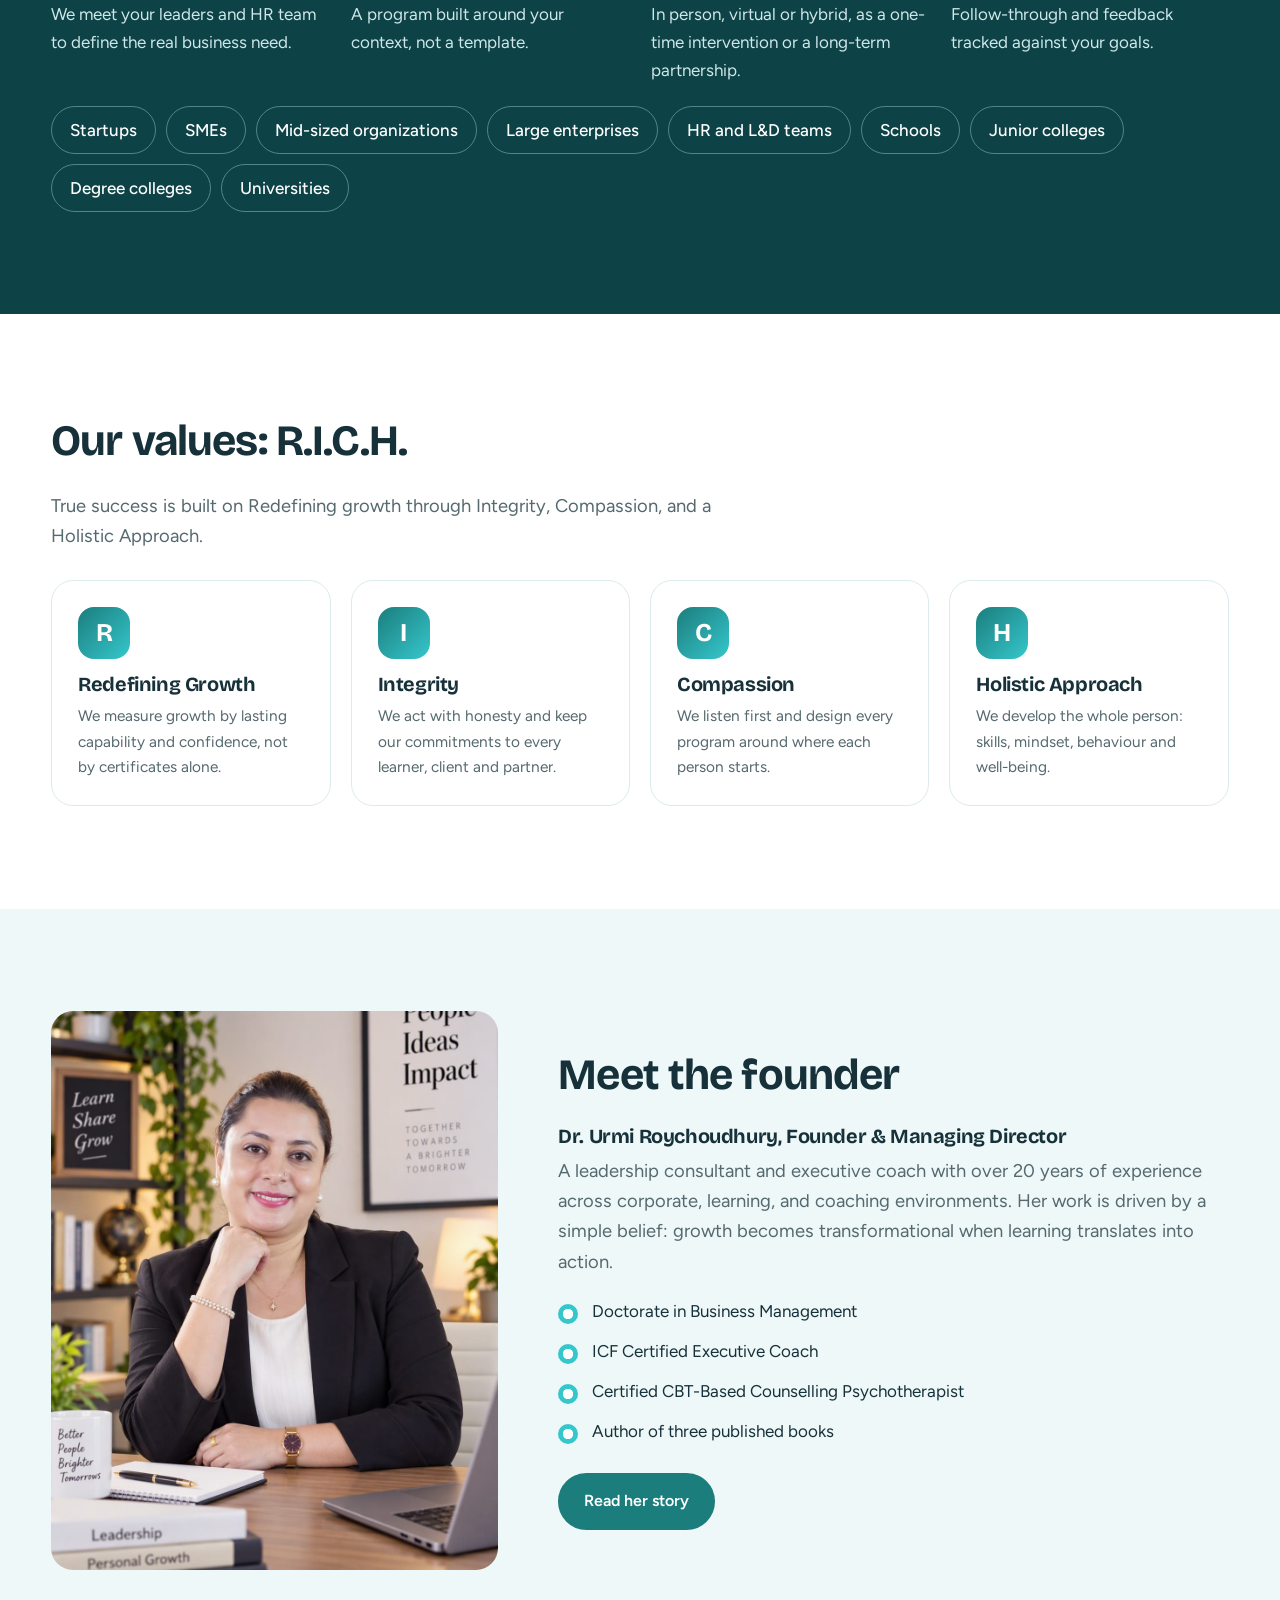
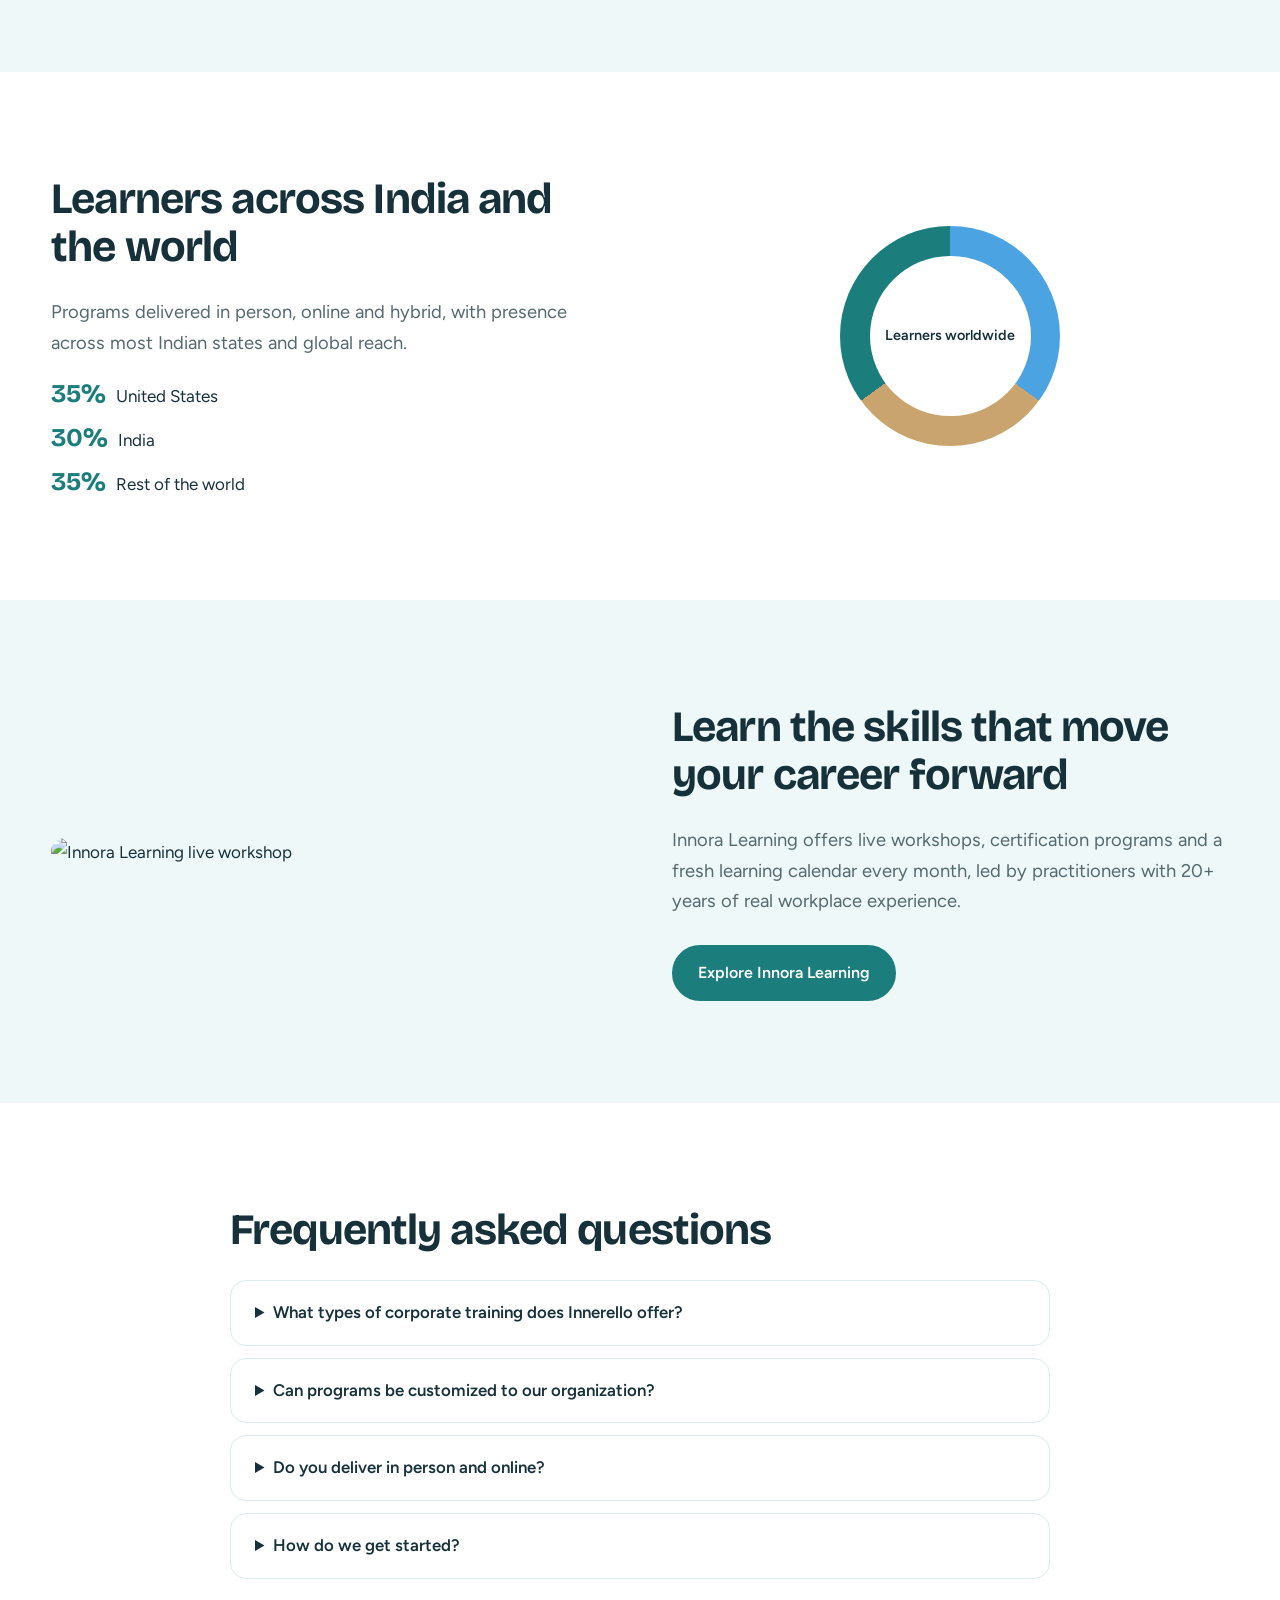
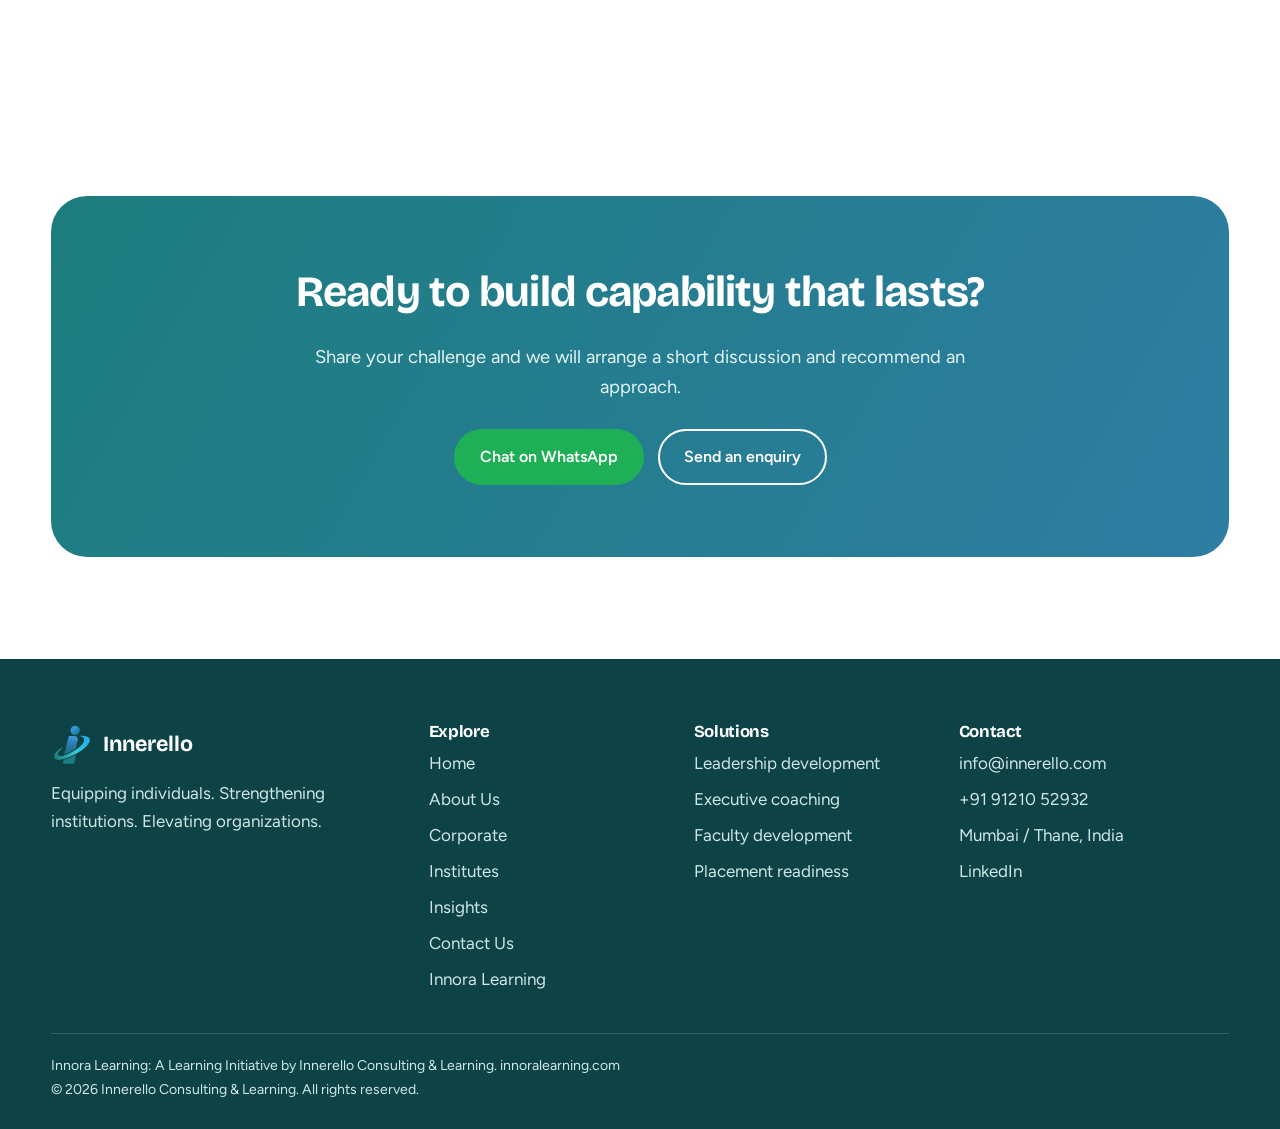
==== commit 8567b67b: "Replace illustrative placeholders with stock photography" ====
--- a/index.html
+++ b/index.html
@@ -5,19 +5,19 @@
 <div class="vis"><div class="arch"><img src="assets/img/founder.jpeg" alt="Dr. Urmi Roychoudhury, Founder and Managing Director of Innerello"></div><div class="chip c1"><b>75,000+</b>professionals trained</div><div class="chip c2"><b>4.8/5</b>average feedback</div></div></div></section>
 <div class="stats"><div class="wrap"><div><b>20+</b><span>years of experience</span></div><div><b>75,000+</b><span>professionals trained and coached</span></div><div><b>12+</b><span>industries</span></div><div><b>4.8/5</b><span>average feedback</span></div></div></div>
 <section><div class="wrap"><h2>Three ways to grow with Innerello</h2><p class="lead">Whether you lead a company, run a college or want to build your own career, there is a program designed around where you start.</p><br><div class="g g3">
-<article class="card"><img src="assets/img/home-org.svg" alt="Leaders in a workshop" loading="lazy"><div><h3>For organizations</h3><p>Leadership, team and culture programs built around your business goals.</p><a class="l" href="corporate.html">Explore corporate solutions</a></div></article>
-<article class="card"><img src="assets/img/home-inst.svg" alt="Students on campus" loading="lazy"><div><h3>For institutions</h3><p>Faculty development and employability programs that produce job-ready graduates.</p><a class="l" href="institutes.html">Explore institute solutions</a></div></article>
-<article class="card"><img src="assets/img/home-ind.svg" alt="Learner at a live online workshop" loading="lazy"><div><h3>For individuals</h3><p>Live workshops and certifications through Innora Learning.</p><a class="l" href="innora.html">Visit Innora Learning</a></div></article></div></div></section>
-<section class="mint"><div class="wrap split"><div><img src="assets/img/home-about.svg" alt="Innerello team in discussion" loading="lazy"></div><div><h2>About Innerello</h2><p class="lead">Innerello is a consulting, leadership development, and learning partner helping organizations and educational institutions build capability, strengthen performance, and create lasting growth. Every solution is designed around your goals, not a standard training catalogue.</p><ul class="ticks"><li>Practitioner-led, with real corporate and leadership experience</li><li>Customized to your goals, never off the shelf</li><li>Focused on lasting behaviour change</li></ul><a class="btn" href="about.html">Know More About Us</a></div></div></section>
+<article class="card"><img src="https://images.unsplash.com/photo-1552664730-d307ca884978?auto=format&fit=crop&w=1200&q=85" alt="Leaders in a workshop" loading="lazy"><div><h3>For organizations</h3><p>Leadership, team and culture programs built around your business goals.</p><a class="l" href="corporate.html">Explore corporate solutions</a></div></article>
+<article class="card"><img src="https://images.unsplash.com/photo-1523240795612-9a054b0db644?auto=format&fit=crop&w=1200&q=85" alt="Students on campus" loading="lazy"><div><h3>For institutions</h3><p>Faculty development and employability programs that produce job-ready graduates.</p><a class="l" href="institutes.html">Explore institute solutions</a></div></article>
+<article class="card"><img src="https://images.unsplash.com/photo-1516321318423-f06f85e504b3?auto=format&fit=crop&w=1200&q=85" alt="Learner at a live online workshop" loading="lazy"><div><h3>For individuals</h3><p>Live workshops and certifications through Innora Learning.</p><a class="l" href="innora.html">Visit Innora Learning</a></div></article></div></div></section>
+<section class="mint"><div class="wrap split"><div><img src="https://images.unsplash.com/photo-1521737711867-e3b97375f902?auto=format&fit=crop&w=1200&q=85" alt="Innerello team in discussion" loading="lazy"></div><div><h2>About Innerello</h2><p class="lead">Innerello is a consulting, leadership development, and learning partner helping organizations and educational institutions build capability, strengthen performance, and create lasting growth. Every solution is designed around your goals, not a standard training catalogue.</p><ul class="ticks"><li>Practitioner-led, with real corporate and leadership experience</li><li>Customized to your goals, never off the shelf</li><li>Focused on lasting behaviour change</li></ul><a class="btn" href="about.html">Know More About Us</a></div></div></section>
 <section><div class="wrap"><h2>The gap we close</h2><p class="lead">Closing the gap between what people learn and what work demands.</p><div class="bridge"><div><h3>Academic learning</h3><ul><li>Qualifications</li><li>Degrees</li><li>Knowledge and theory</li></ul></div><i>&rarr;</i><div class="mid"><h3>The Innerello bridge</h3><ul><li>Guidance and mentoring</li><li>Practical application</li><li>Confidence building</li></ul></div><i>&rarr;</i><div><h3>Real-world success</h3><ul><li>Employability</li><li>Leadership</li><li>Opportunity and growth</li></ul></div></div></div></section>
-<section class="mint"><div class="wrap"><h2>Corporate solutions</h2><p class="lead">Building capable leaders, high-performing teams and growth-oriented organizations.</p><br><div class="g g3"><article class="card"><img src="assets/img/hc1.svg" alt="Leadership Development" loading="lazy"><div><h3>Leadership Development</h3><p>Executive presence, strategic thinking, stakeholder management and high-performance leadership.</p><a class="l" target="_blank" rel="noopener" href="https://wa.me/919121052932?text=Hi%20Innerello%2C%20I%20would%20like%20to%20know%20more%20about%3A%20Leadership%20Development">Enquire on WhatsApp</a></div></article><article class="card"><img src="assets/img/hc2.svg" alt="Learning & Development" loading="lazy"><div><h3>Learning & Development</h3><p>Customized training in communication, emotional intelligence and managerial capability.</p><a class="l" target="_blank" rel="noopener" href="https://wa.me/919121052932?text=Hi%20Innerello%2C%20I%20would%20like%20to%20know%20more%20about%3A%20Learning%20%26%20Development">Enquire on WhatsApp</a></div></article><article class="card"><img src="assets/img/hc3.svg" alt="Team Effectiveness & Culture" loading="lazy"><div><h3>Team Effectiveness & Culture</h3><p>Better collaboration, engagement, accountability and workplace culture.</p><a class="l" target="_blank" rel="noopener" href="https://wa.me/919121052932?text=Hi%20Innerello%2C%20I%20would%20like%20to%20know%20more%20about%3A%20Team%20Effectiveness%20%26%20Culture">Enquire on WhatsApp</a></div></article><article class="card"><img src="assets/img/hc4.svg" alt="Organizational Development" loading="lazy"><div><h3>Organizational Development</h3><p>Change management, culture transformation and organization-wide capability building.</p><a class="l" target="_blank" rel="noopener" href="https://wa.me/919121052932?text=Hi%20Innerello%2C%20I%20would%20like%20to%20know%20more%20about%3A%20Organizational%20Development">Enquire on WhatsApp</a></div></article><article class="card"><img src="assets/img/hc5.svg" alt="Executive Coaching & Advisory" loading="lazy"><div><h3>Executive Coaching & Advisory</h3><p>Experienced coaches and consultants to navigate change and build long-term capability.</p><a class="l" target="_blank" rel="noopener" href="https://wa.me/919121052932?text=Hi%20Innerello%2C%20I%20would%20like%20to%20know%20more%20about%3A%20Executive%20Coaching%20%26%20Advisory">Enquire on WhatsApp</a></div></article><article class="card"><img src="assets/img/hc6.svg" alt="Speaker & Leadership Conversations" loading="lazy"><div><h3>Speaker & Leadership Conversations</h3><p>Keynotes, talks and panels that inspire action around leadership, learning and workplace excellence.</p><a class="l" target="_blank" rel="noopener" href="https://wa.me/919121052932?text=Hi%20Innerello%2C%20I%20would%20like%20to%20know%20more%20about%3A%20Speaker%20%26%20Leadership%20Conversations">Enquire on WhatsApp</a></div></article></div><br><a class="btn" href="corporate.html">Explore Corporate Solutions</a></div></section>
+<section class="mint"><div class="wrap"><h2>Corporate solutions</h2><p class="lead">Building capable leaders, high-performing teams and growth-oriented organizations.</p><br><div class="g g3"><article class="card"><img src="https://images.unsplash.com/photo-1521737711867-e3b97375f902?auto=format&fit=crop&w=1200&q=85" alt="Leadership Development" loading="lazy"><div><h3>Leadership Development</h3><p>Executive presence, strategic thinking, stakeholder management and high-performance leadership.</p><a class="l" target="_blank" rel="noopener" href="https://wa.me/919121052932?text=Hi%20Innerello%2C%20I%20would%20like%20to%20know%20more%20about%3A%20Leadership%20Development">Enquire on WhatsApp</a></div></article><article class="card"><img src="https://images.unsplash.com/photo-1516321318423-f06f85e504b3?auto=format&fit=crop&w=1200&q=85" alt="Learning & Development" loading="lazy"><div><h3>Learning & Development</h3><p>Customized training in communication, emotional intelligence and managerial capability.</p><a class="l" target="_blank" rel="noopener" href="https://wa.me/919121052932?text=Hi%20Innerello%2C%20I%20would%20like%20to%20know%20more%20about%3A%20Learning%20%26%20Development">Enquire on WhatsApp</a></div></article><article class="card"><img src="https://images.unsplash.com/photo-1552664730-d307ca884978?auto=format&fit=crop&w=1200&q=85" alt="Team Effectiveness & Culture" loading="lazy"><div><h3>Team Effectiveness & Culture</h3><p>Better collaboration, engagement, accountability and workplace culture.</p><a class="l" target="_blank" rel="noopener" href="https://wa.me/919121052932?text=Hi%20Innerello%2C%20I%20would%20like%20to%20know%20more%20about%3A%20Team%20Effectiveness%20%26%20Culture">Enquire on WhatsApp</a></div></article><article class="card"><img src="https://images.unsplash.com/photo-1556761175-b413da4baf72?auto=format&fit=crop&w=1200&q=85" alt="Organizational Development" loading="lazy"><div><h3>Organizational Development</h3><p>Change management, culture transformation and organization-wide capability building.</p><a class="l" target="_blank" rel="noopener" href="https://wa.me/919121052932?text=Hi%20Innerello%2C%20I%20would%20like%20to%20know%20more%20about%3A%20Organizational%20Development">Enquire on WhatsApp</a></div></article><article class="card"><img src="https://images.unsplash.com/photo-1573496359142-b8d87734a5a2?auto=format&fit=crop&w=1200&q=85" alt="Executive Coaching & Advisory" loading="lazy"><div><h3>Executive Coaching & Advisory</h3><p>Experienced coaches and consultants to navigate change and build long-term capability.</p><a class="l" target="_blank" rel="noopener" href="https://wa.me/919121052932?text=Hi%20Innerello%2C%20I%20would%20like%20to%20know%20more%20about%3A%20Executive%20Coaching%20%26%20Advisory">Enquire on WhatsApp</a></div></article><article class="card"><img src="https://images.unsplash.com/photo-1475721027785-f74eccf877e2?auto=format&fit=crop&w=1200&q=85" alt="Speaker & Leadership Conversations" loading="lazy"><div><h3>Speaker & Leadership Conversations</h3><p>Keynotes, talks and panels that inspire action around leadership, learning and workplace excellence.</p><a class="l" target="_blank" rel="noopener" href="https://wa.me/919121052932?text=Hi%20Innerello%2C%20I%20would%20like%20to%20know%20more%20about%3A%20Speaker%20%26%20Leadership%20Conversations">Enquire on WhatsApp</a></div></article></div><br><a class="btn" href="corporate.html">Explore Corporate Solutions</a></div></section>
 <section class="dark"><div class="wrap split"><div><h2>The C.O.R.E. Influence Model&trade;</h2><p class="lead">Leadership today is not about authority alone. It is about the ability to influence, inspire trust, communicate effectively, and create meaningful impact. Our signature leadership framework helps professionals and leaders strengthen their influence, elevate their presence, and lead with greater confidence and effectiveness.</p><br><a class="btn wa" href="https://wa.me/919121052932?text=Hi%20Innerello%2C%20I%20would%20like%20to%20know%20about%20the%20C.O.R.E.%20Influence%20Model." target="_blank" rel="noopener">Ask about the C.O.R.E. model</a></div><div><img src="assets/img/home-core.svg" alt="C.O.R.E. Influence Model diagram" loading="lazy"></div></div></section>
-<section><div class="wrap"><h2>Bridging education with real-world success</h2><p class="lead">Faculty development, employability training and campus-to-corporate readiness for confident, capable, future-ready graduates.</p><br><div class="g g3"><article class="card"><img src="assets/img/hi1.svg" alt="Faculty Development Programs" loading="lazy"><div><h3>Faculty Development Programs</h3><p>Practical teaching methods, facilitation skills and learner engagement for educators.</p><a class="l" target="_blank" rel="noopener" href="https://wa.me/919121052932?text=Hi%20Innerello%2C%20I%20would%20like%20to%20know%20more%20about%3A%20Faculty%20Development%20Programs">Enquire on WhatsApp</a></div></article><article class="card"><img src="assets/img/hi2.svg" alt="Employability & Placement Readiness" loading="lazy"><div><h3>Employability & Placement Readiness</h3><p>Communication, interview preparation, resume development and professional presence.</p><a class="l" target="_blank" rel="noopener" href="https://wa.me/919121052932?text=Hi%20Innerello%2C%20I%20would%20like%20to%20know%20more%20about%3A%20Employability%20%26%20Placement%20Readiness">Enquire on WhatsApp</a></div></article><article class="card"><img src="assets/img/hi3.svg" alt="Campus-to-Corporate Readiness" loading="lazy"><div><h3>Campus-to-Corporate Readiness</h3><p>Workplace expectations, corporate etiquette, business acumen and career transition.</p><a class="l" target="_blank" rel="noopener" href="https://wa.me/919121052932?text=Hi%20Innerello%2C%20I%20would%20like%20to%20know%20more%20about%3A%20Campus-to-Corporate%20Readiness">Enquire on WhatsApp</a></div></article></div><br><a class="btn" href="institutes.html">Explore Institute Solutions</a></div></section>
+<section><div class="wrap"><h2>Bridging education with real-world success</h2><p class="lead">Faculty development, employability training and campus-to-corporate readiness for confident, capable, future-ready graduates.</p><br><div class="g g3"><article class="card"><img src="https://images.unsplash.com/photo-1509062522246-3755977927d7?auto=format&fit=crop&w=1200&q=85" alt="Faculty Development Programs" loading="lazy"><div><h3>Faculty Development Programs</h3><p>Practical teaching methods, facilitation skills and learner engagement for educators.</p><a class="l" target="_blank" rel="noopener" href="https://wa.me/919121052932?text=Hi%20Innerello%2C%20I%20would%20like%20to%20know%20more%20about%3A%20Faculty%20Development%20Programs">Enquire on WhatsApp</a></div></article><article class="card"><img src="https://images.unsplash.com/photo-1523240795612-9a054b0db644?auto=format&fit=crop&w=1200&q=85" alt="Employability & Placement Readiness" loading="lazy"><div><h3>Employability & Placement Readiness</h3><p>Communication, interview preparation, resume development and professional presence.</p><a class="l" target="_blank" rel="noopener" href="https://wa.me/919121052932?text=Hi%20Innerello%2C%20I%20would%20like%20to%20know%20more%20about%3A%20Employability%20%26%20Placement%20Readiness">Enquire on WhatsApp</a></div></article><article class="card"><img src="https://images.unsplash.com/photo-1523580494863-6f3031224c94?auto=format&fit=crop&w=1200&q=85" alt="Campus-to-Corporate Readiness" loading="lazy"><div><h3>Campus-to-Corporate Readiness</h3><p>Workplace expectations, corporate etiquette, business acumen and career transition.</p><a class="l" target="_blank" rel="noopener" href="https://wa.me/919121052932?text=Hi%20Innerello%2C%20I%20would%20like%20to%20know%20more%20about%3A%20Campus-to-Corporate%20Readiness">Enquire on WhatsApp</a></div></article></div><br><a class="btn" href="institutes.html">Explore Institute Solutions</a></div></section>
 <section class="dark" style="border-radius:0"><div class="wrap"><h2>How we work</h2><div class="steps"><div><h3>Understand</h3><p>We meet your leaders and HR team to define the real business need.</p></div><div><h3>Design</h3><p>A program built around your context, not a template.</p></div><div><h3>Deliver</h3><p>In person, virtual or hybrid, as a one-time intervention or a long-term partnership.</p></div><div><h3>Reinforce and measure</h3><p>Follow-through and feedback tracked against your goals.</p></div></div><div class="tags"><span>Startups</span><span>SMEs</span><span>Mid-sized organizations</span><span>Large enterprises</span><span>HR and L&amp;D teams</span><span>Schools</span><span>Junior colleges</span><span>Degree colleges</span><span>Universities</span></div></div></section>
 <section><div class="wrap"><h2>Our values: R.I.C.H.</h2><p class="lead">True success is built on Redefining growth through Integrity, Compassion, and a Holistic Approach.</p><br><div class="rich"><div><b>R</b><h3>Redefining Growth</h3><p>We measure growth by lasting capability and confidence, not by certificates alone.</p></div><div><b>I</b><h3>Integrity</h3><p>We act with honesty and keep our commitments to every learner, client and partner.</p></div><div><b>C</b><h3>Compassion</h3><p>We listen first and design every program around where each person starts.</p></div><div><b>H</b><h3>Holistic Approach</h3><p>We develop the whole person: skills, mindset, behaviour and well-being.</p></div></div></div></section>
 <section class="mint"><div class="wrap founder"><img src="assets/img/founder.jpeg" alt="Dr. Urmi Roychoudhury"><div><h2>Meet the founder</h2><h3>Dr. Urmi Roychoudhury, Founder &amp; Managing Director</h3><p class="lead">A leadership consultant and executive coach with over 20 years of experience across corporate, learning, and coaching environments. Her work is driven by a simple belief: growth becomes transformational when learning translates into action.</p><ul class="ticks"><li>Doctorate in Business Management</li><li>ICF Certified Executive Coach</li><li>Certified CBT-Based Counselling Psychotherapist</li><li>Author of three published books</li></ul><a class="btn" href="about.html">Read her story</a></div></div></section>
 <section><div class="wrap split"><div><h2>Learners across India and the world</h2><p class="lead">Programs delivered in person, online and hybrid, with presence across most Indian states and global reach.</p><ul class="leg"><li><b>35%</b>United States</li><li><b>30%</b>India</li><li><b>35%</b>Rest of the world</li></ul></div><div><div class="donut"></div></div></div></section>
-<section class="mint"><div class="wrap split"><div><img src="assets/img/home-innora.svg" alt="Innora Learning live workshop" loading="lazy"></div><div><h2>Learn the skills that move your career forward</h2><p class="lead">Innora Learning offers live workshops, certification programs and a fresh learning calendar every month, led by practitioners with 20+ years of real workplace experience.</p><br><a class="btn" href="innora.html">Explore Innora Learning</a></div></div></section>
+<section class="mint"><div class="wrap split"><div><img src="https://images.unsplash.com/photo-1516321318423-f06f85e504b3?auto=format&fit=crop&w=1200&q=85" alt="Innora Learning live workshop" loading="lazy"></div><div><h2>Learn the skills that move your career forward</h2><p class="lead">Innora Learning offers live workshops, certification programs and a fresh learning calendar every month, led by practitioners with 20+ years of real workplace experience.</p><br><a class="btn" href="innora.html">Explore Innora Learning</a></div></div></section>
 <section><div class="wrap" style="max-width:820px"><h2>Frequently asked questions</h2><details><summary>What types of corporate training does Innerello offer?</summary><p>Leadership development, manager capability, communication and behavioural skills, team effectiveness, emotional intelligence, change management, workplace wellbeing and executive coaching.</p></details><details><summary>Can programs be customized to our organization?</summary><p>Yes. Every program is designed around your goals, roles and culture. We do not run standard packages.</p></details><details><summary>Do you deliver in person and online?</summary><p>Both, plus hybrid. We are based in Mumbai and Thane and work across India and online.</p></details><details><summary>How do we get started?</summary><p>Message us on WhatsApp, share your challenge through the form or call us. We will arrange a short discussion and recommend an approach.</p></details></div></section>
 <section><div class="wrap"><div class="cta"><h2>Ready to build capability that lasts?</h2><p class="lead">Share your challenge and we will arrange a short discussion and recommend an approach.</p><div class="row"><a class="btn wa" href="https://wa.me/919121052932?text=Hi%20Innerello%2C%20I%20would%20like%20to%20talk%20to%20your%20team." target="_blank" rel="noopener">Chat on WhatsApp</a><a class="btn o" style="color:#fff;border-color:#fff" href="contact.html">Send an enquiry</a></div></div></div></section></main>
 <footer><div class="wrap"><div><div><a class="brand" style="color:#fff" href="index.html"><img src="assets/img/logo.png" alt="">Innerello</a><p style="margin-top:14px">Equipping individuals. Strengthening institutions. Elevating organizations.</p></div>
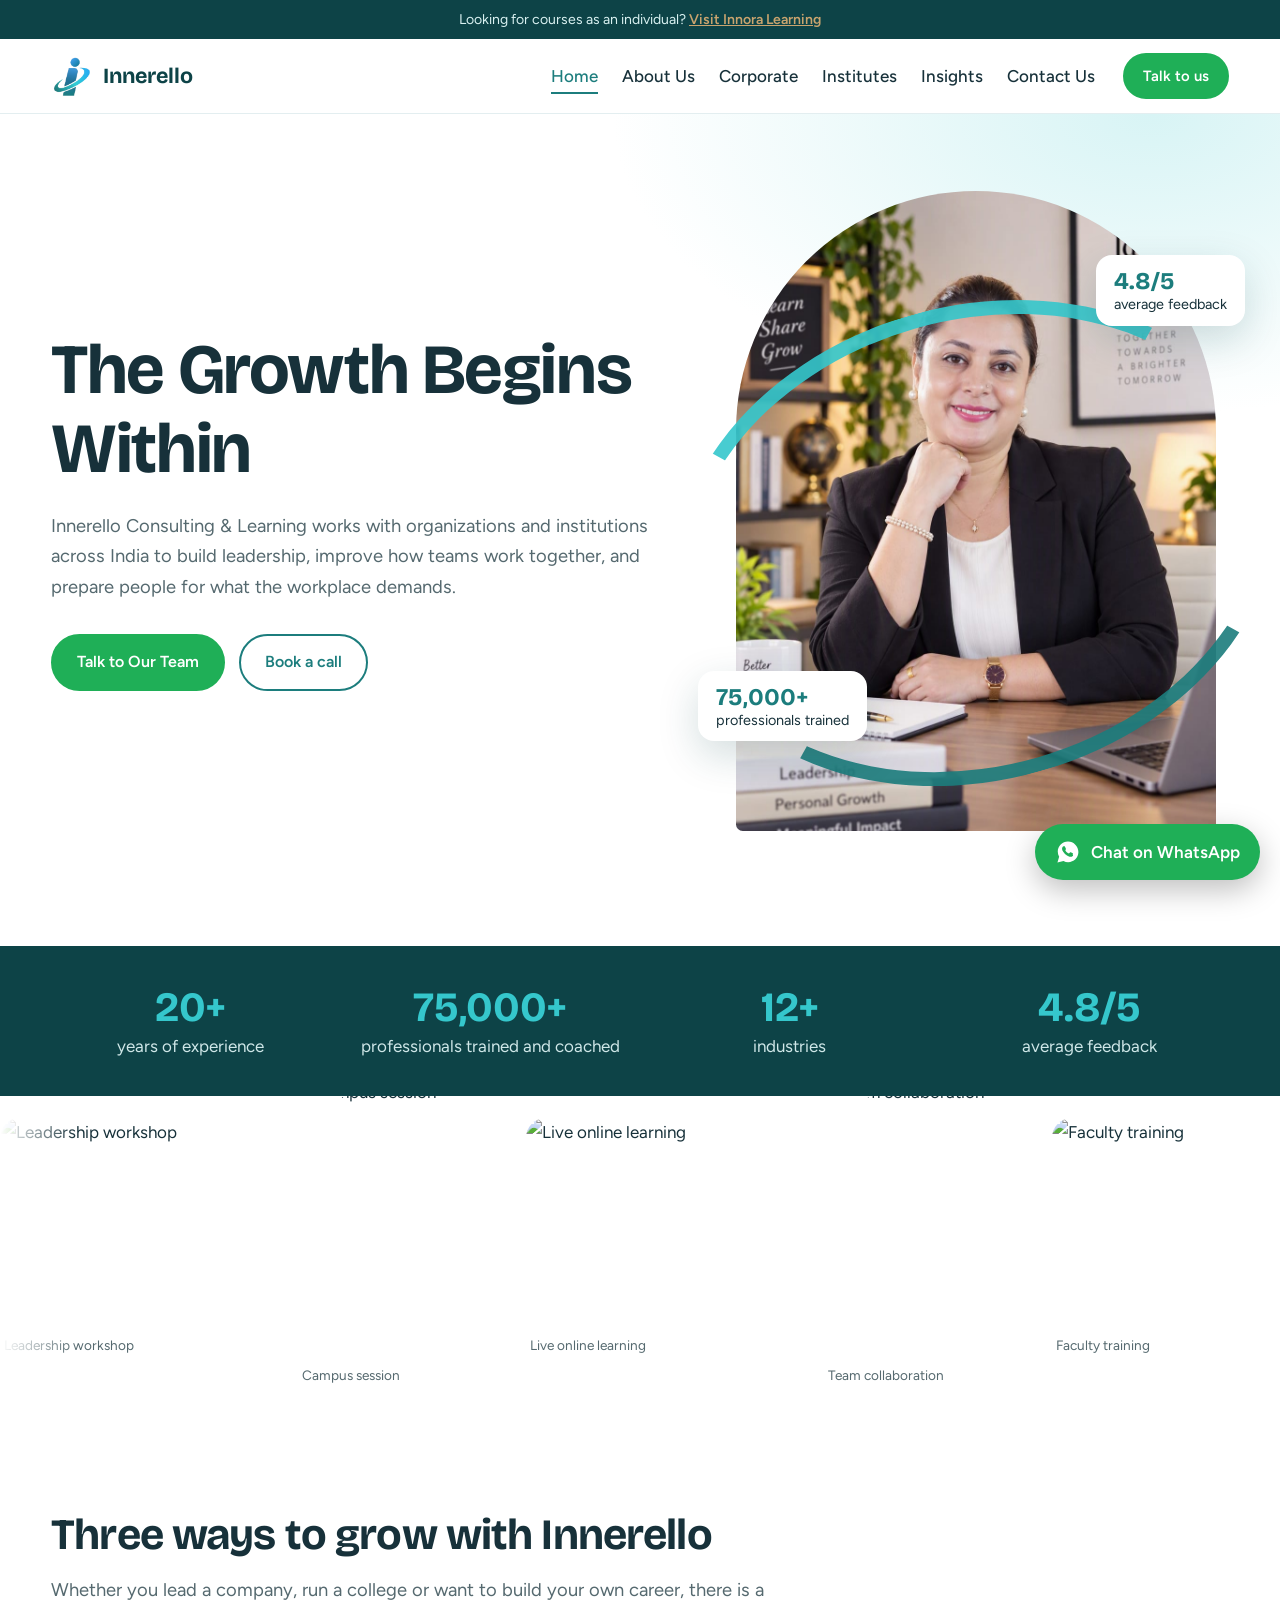
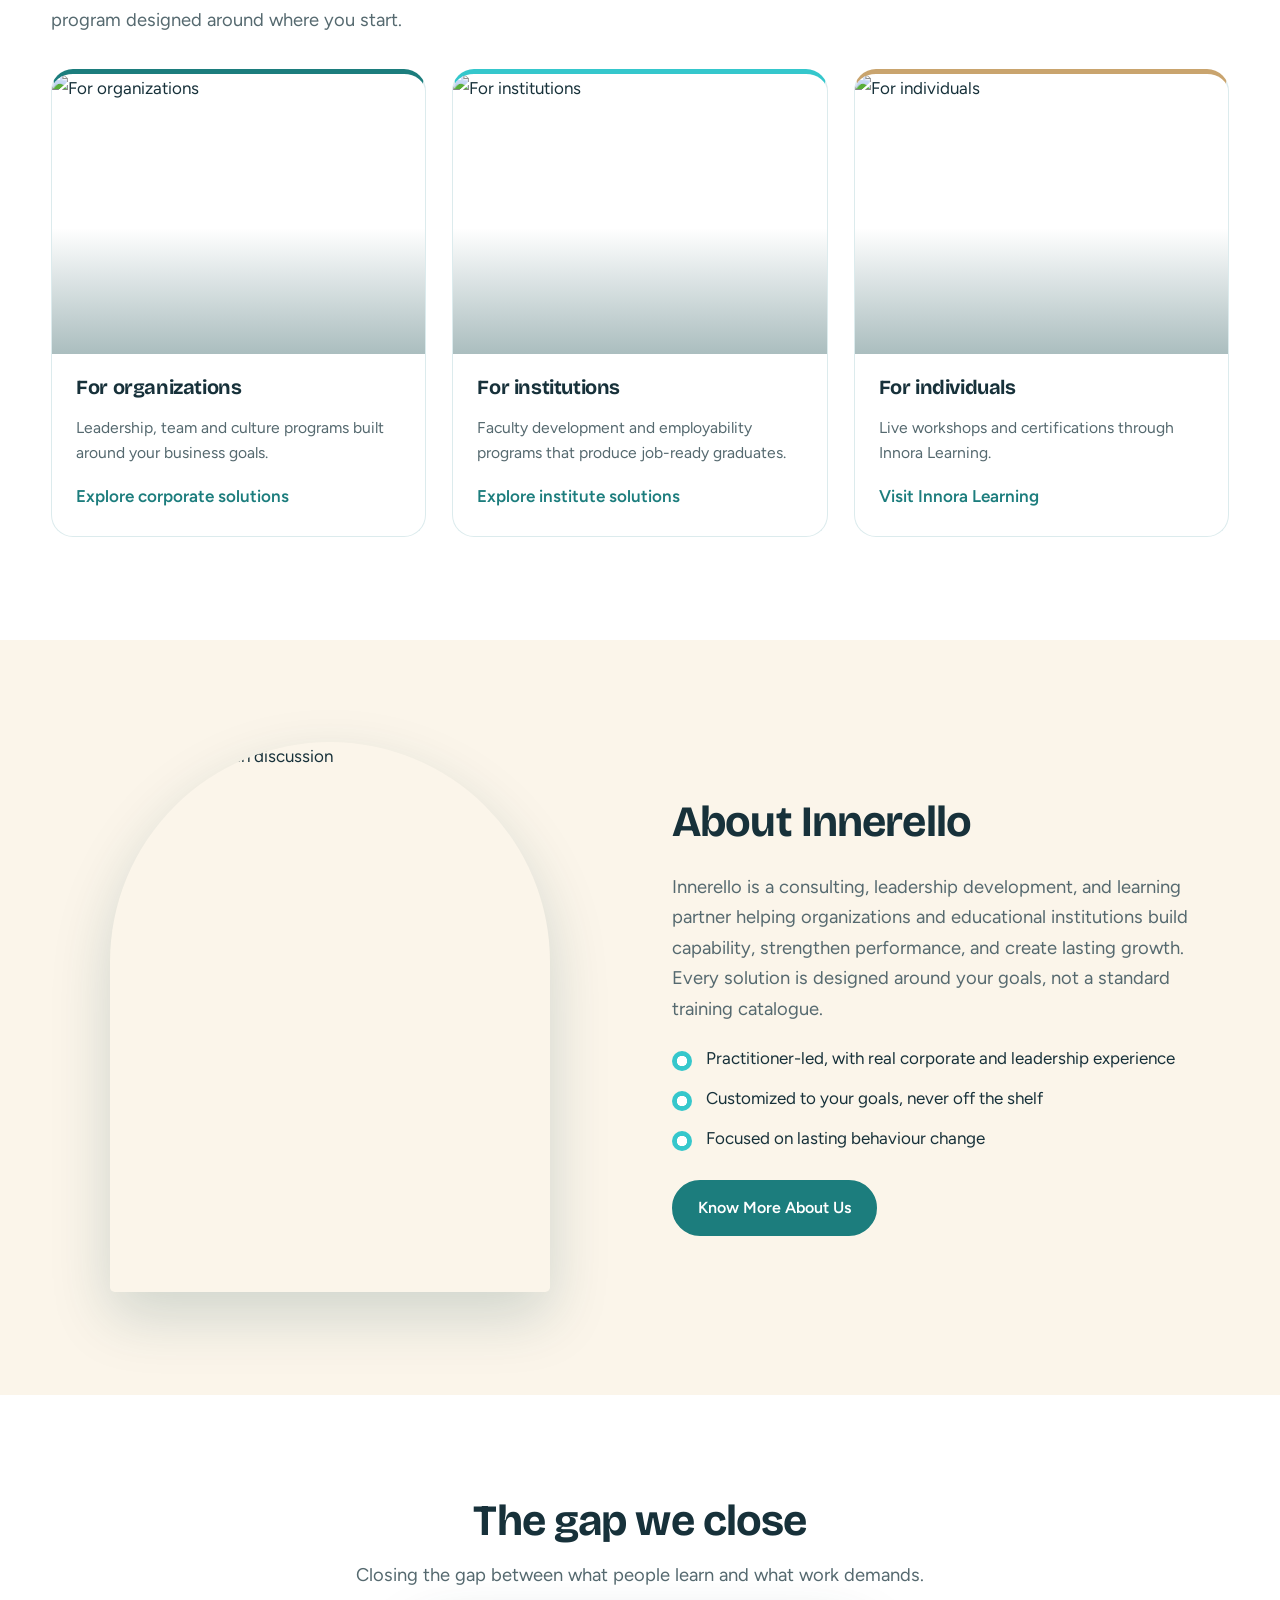
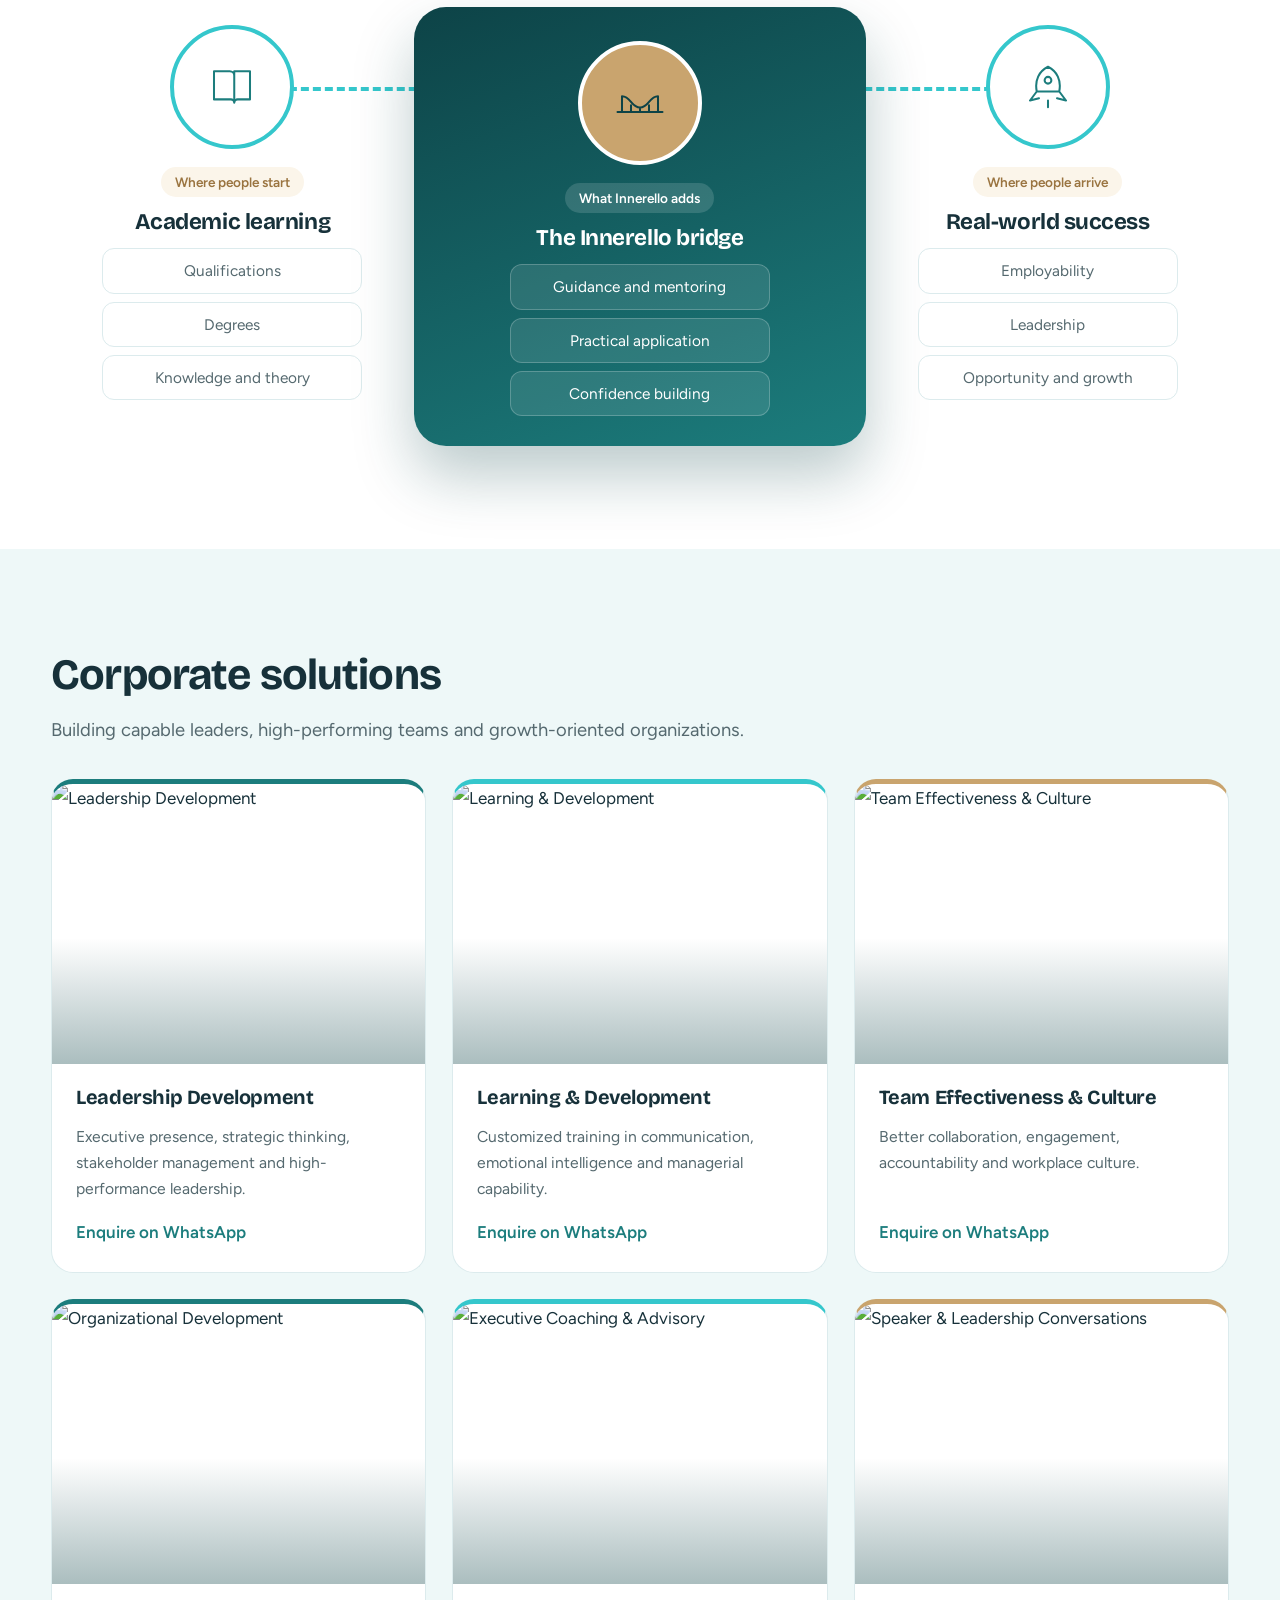
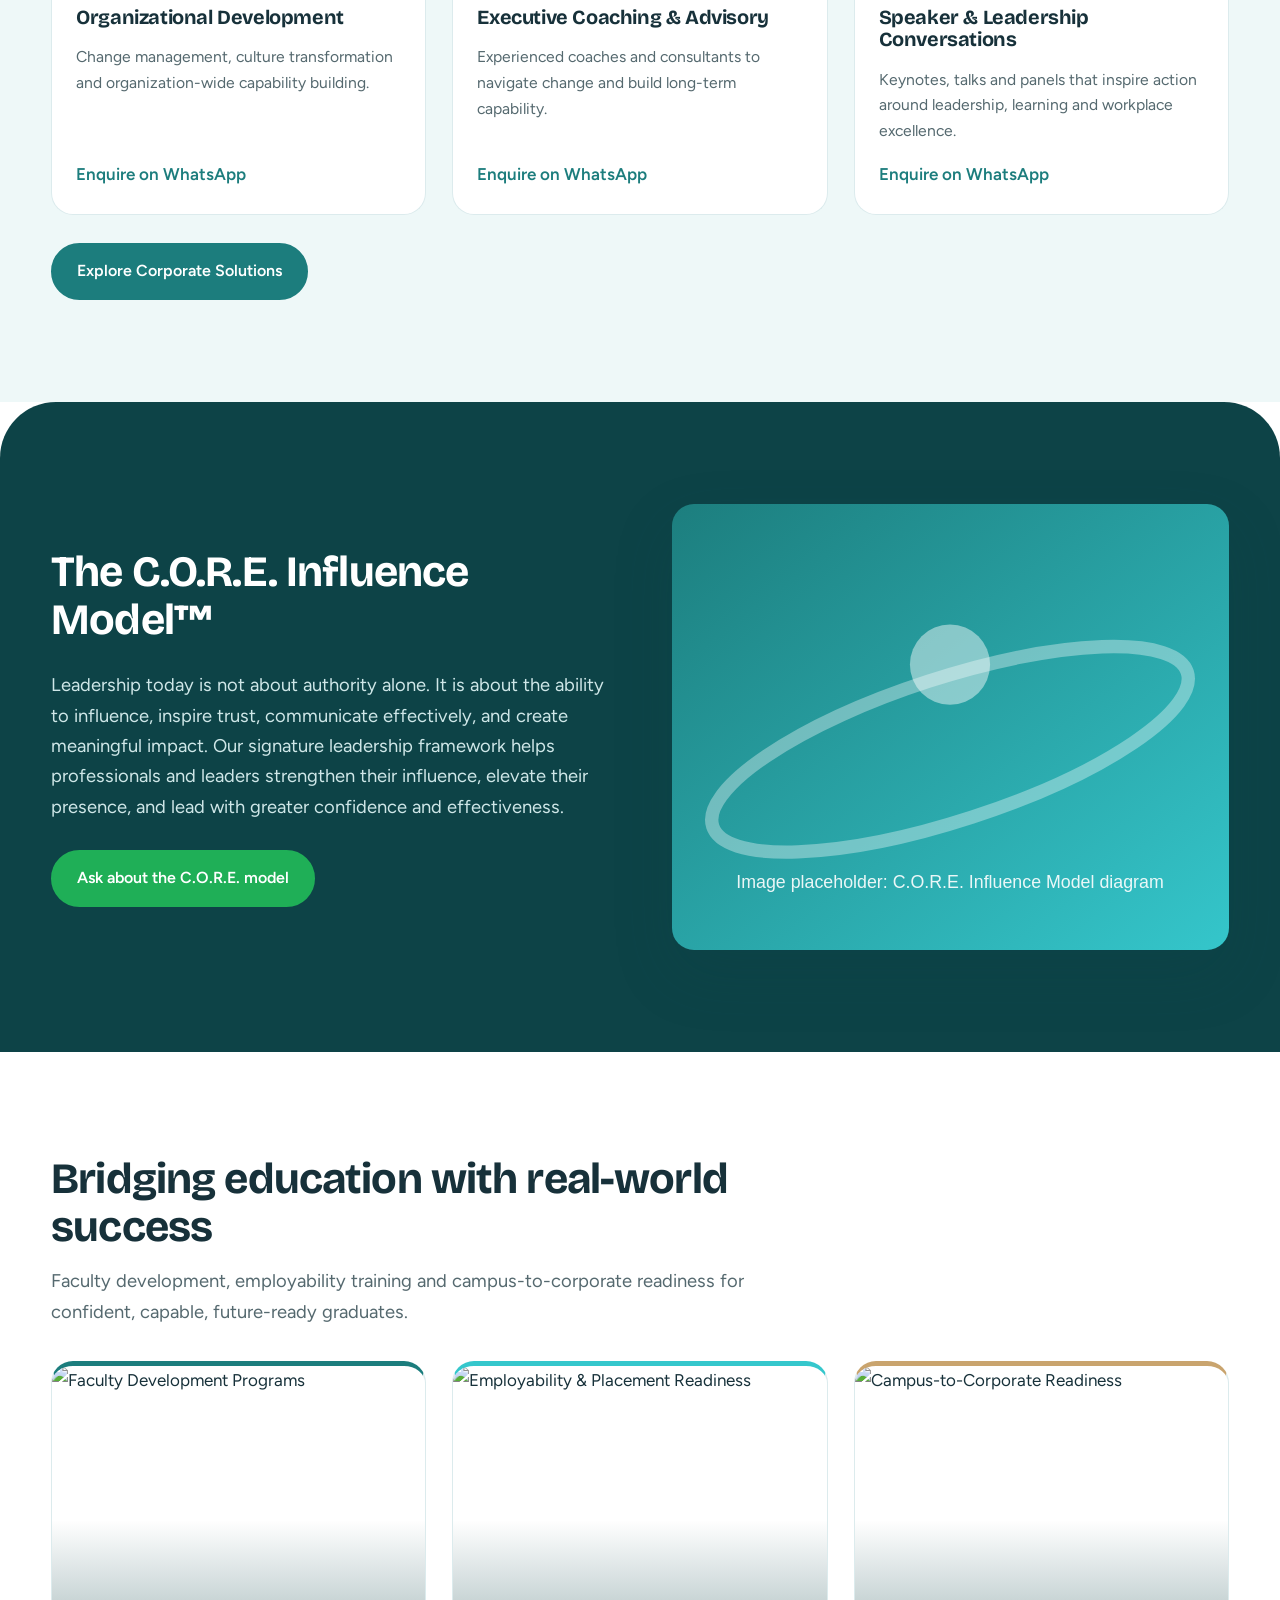
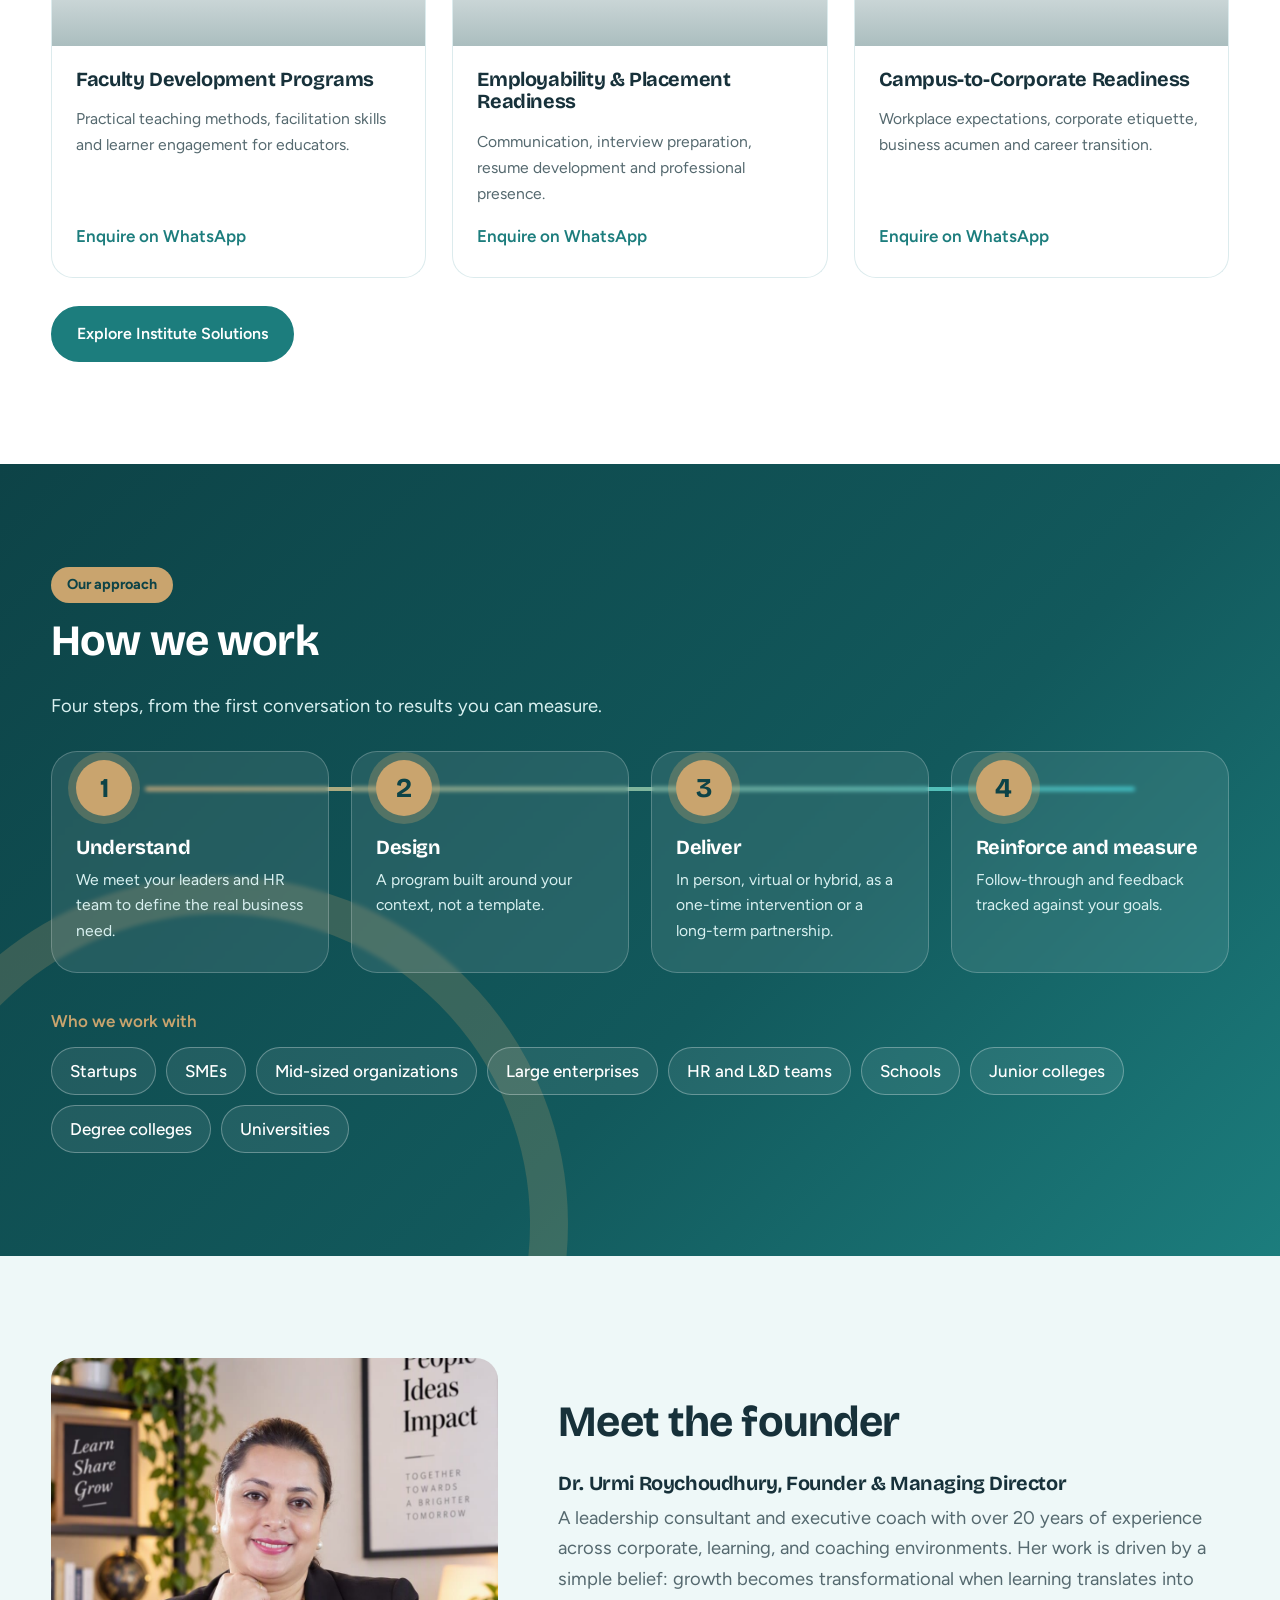
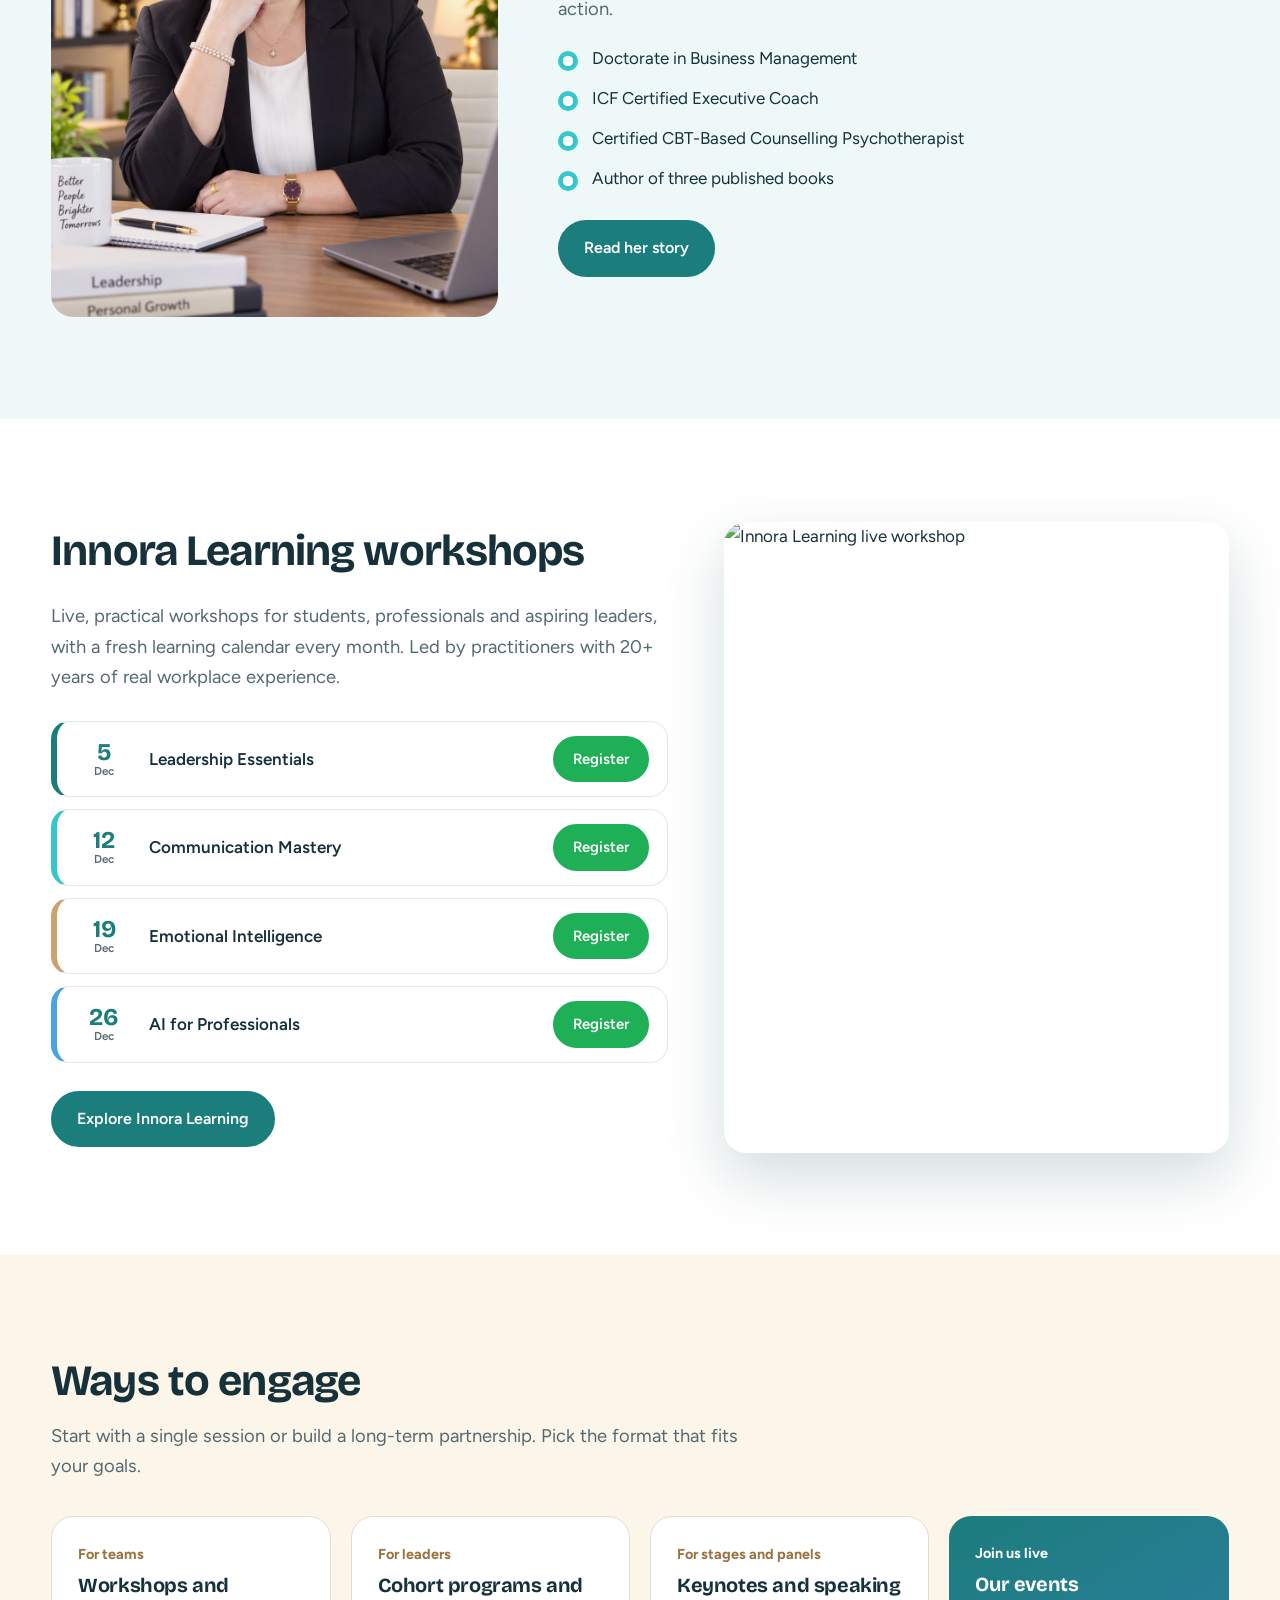
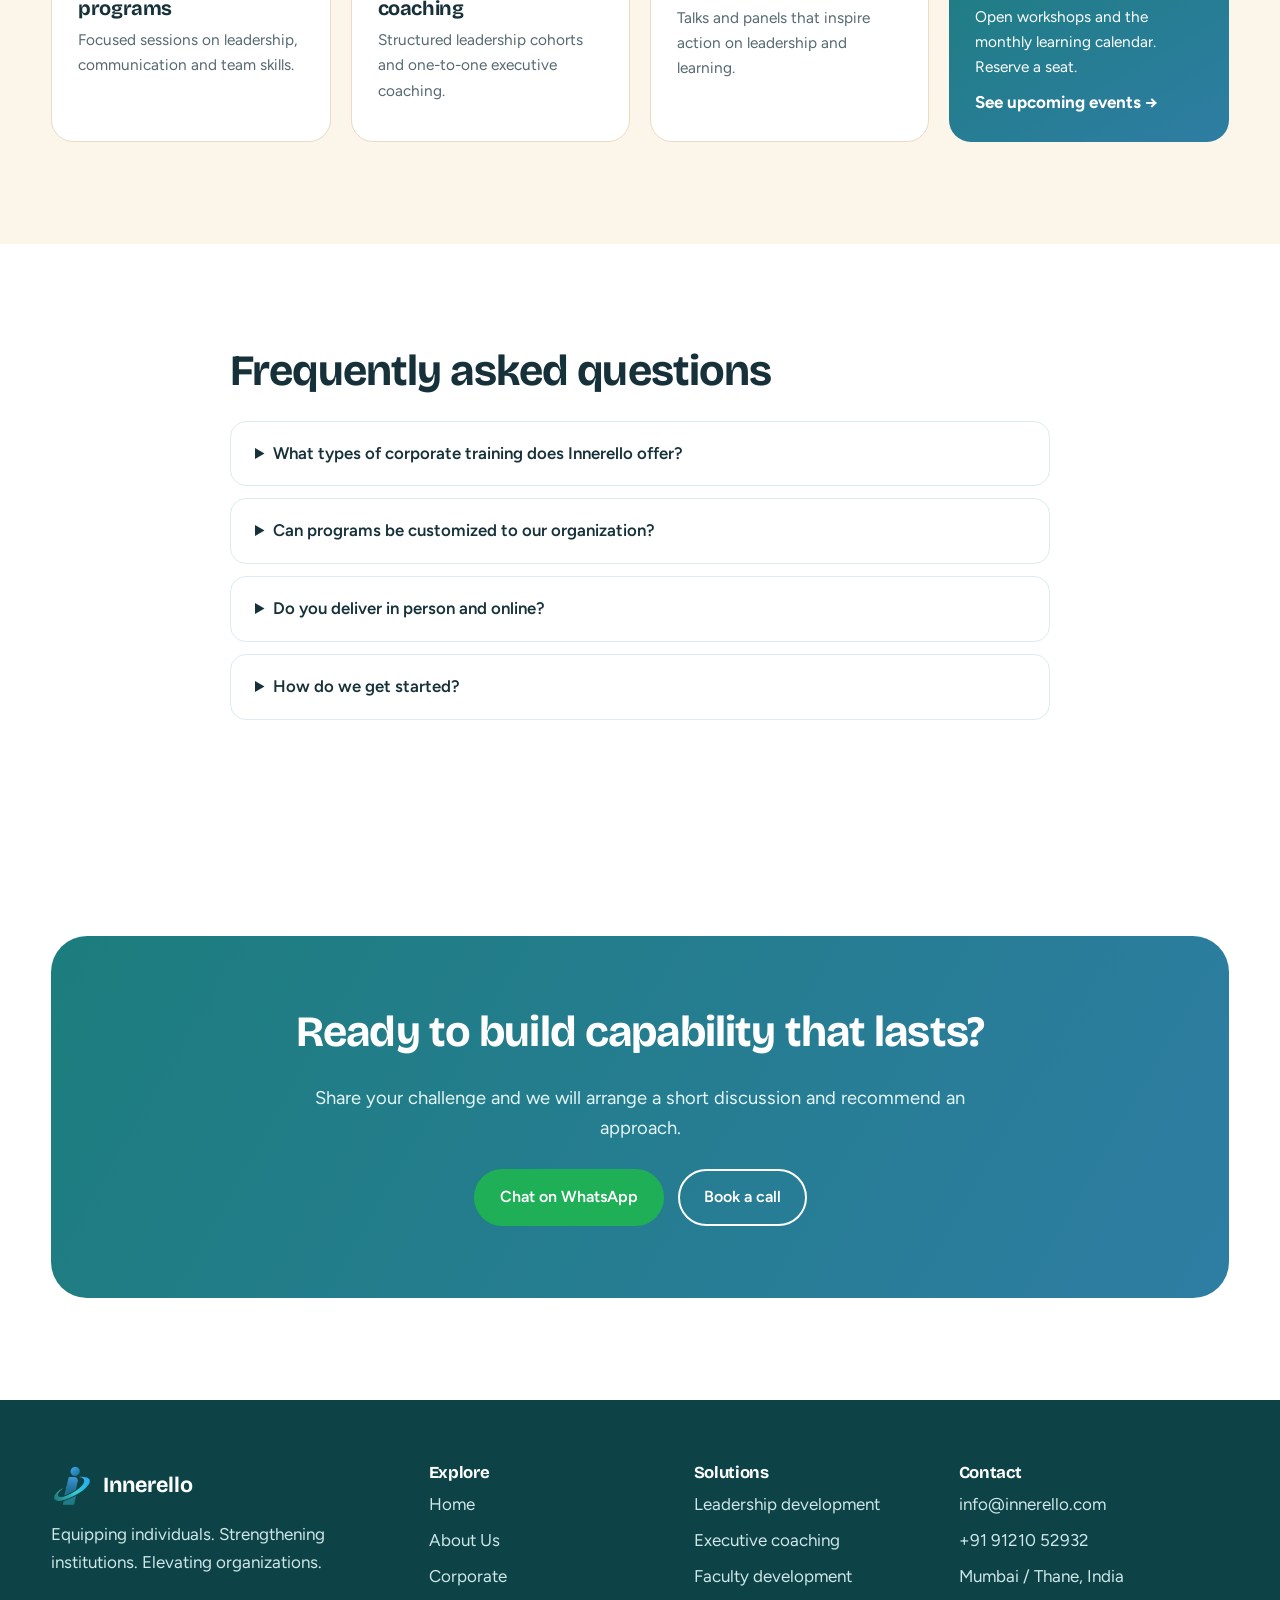
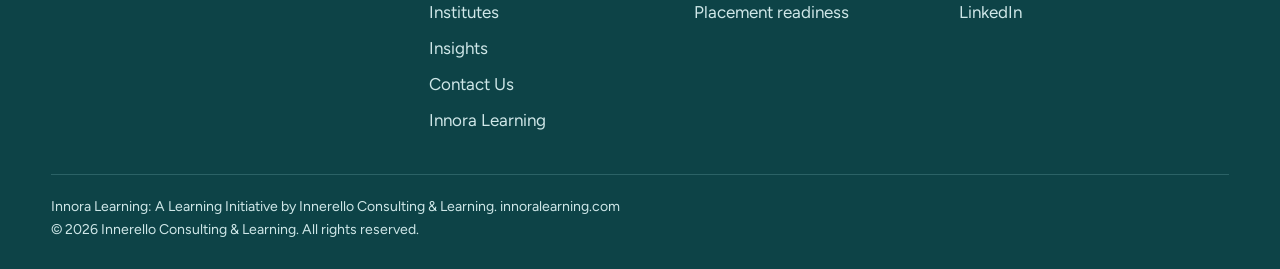
==== commit 04d56459: "Site updates from client notes: lead form to Google Sheet, home restructure, infographic, scrolling " ====
--- a/index.html
+++ b/index.html
@@ -1,25 +1,52 @@
 <!doctype html><html lang="en"><head><meta charset="utf-8"><meta name="viewport" content="width=device-width,initial-scale=1"><title>Corporate Training &amp; Leadership Consulting | Innerello</title><meta name="description" content="Leadership development, corporate training and executive coaching for organizations, plus faculty and employability programs for colleges across India."><link rel="icon" href="assets/img/logo.png"><link rel="preconnect" href="https://fonts.googleapis.com"><link rel="preconnect" href="https://fonts.gstatic.com" crossorigin><link href="https://fonts.googleapis.com/css2?family=Bricolage+Grotesque:wght@500;700&family=Figtree:wght@400;500;600&display=swap" rel="stylesheet"><link rel="stylesheet" href="css/main.css"></head><body>
 <div class="top">Looking for courses as an individual? <a href="innora.html">Visit Innora Learning</a></div>
-<header><div class="wrap nav"><a class="brand" href="index.html"><img src="assets/img/logo.png" alt="">Innerello</a><button class="burger" aria-label="Menu" aria-expanded="false">Menu</button><ul><li><a href="index.html" class=on>Home</a></li><li><a href="about.html">About Us</a></li><li><a href="corporate.html">Corporate</a></li><li><a href="institutes.html">Institutes</a></li><li><a href="insights.html">Insights</a></li><li><a href="contact.html">Contact Us</a></li></ul><a class="btn wa sm" href="https://wa.me/919121052932?text=Hi%20Innerello%2C%20I%20would%20like%20to%20talk%20to%20your%20team." target="_blank" rel="noopener">Talk to us</a></div></header>
-<main><section class="hero"><div class="wrap"><div><h1>The Growth Begins Within</h1><p class="lead">Innerello Consulting &amp; Learning works with organizations and institutions across India to build leadership, improve how teams work together, and prepare people for what the workplace demands.</p><div class="row"><a class="btn wa" href="https://wa.me/919121052932?text=Hi%20Innerello%2C%20I%20would%20like%20to%20talk%20to%20your%20team." target="_blank" rel="noopener">Talk to Our Team</a><a class="btn o" href="assets/Innerello-Company-Profile.pdf" download>Download Corporate Brochure</a></div></div>
+<header><div class="wrap nav"><a class="brand" href="index.html"><img src="assets/img/logo.png" alt="">Innerello</a><button class="burger" aria-label="Menu" aria-expanded="false">Menu</button><ul><li><a href="index.html" class=on>Home</a></li><li><a href="about.html">About Us</a></li><li><a href="corporate.html">Corporate</a></li><li><a href="institutes.html">Institutes</a></li><li><a href="insights.html">Insights</a></li><li><a href="contact.html">Contact Us</a></li></ul><a class="btn wa sm" data-talk href="contact.html">Talk to us</a></div></header>
+<main>
+<section class="hero"><div class="wrap"><div><h1>The Growth Begins Within</h1><p class="lead">Innerello Consulting &amp; Learning works with organizations and institutions across India to build leadership, improve how teams work together, and prepare people for what the workplace demands.</p><div class="row"><a class="btn wa" data-talk href="contact.html">Talk to Our Team</a><a class="btn o" href="contact.html">Book a call</a></div></div>
 <div class="vis"><div class="arch"><img src="assets/img/founder.jpeg" alt="Dr. Urmi Roychoudhury, Founder and Managing Director of Innerello"></div><div class="chip c1"><b>75,000+</b>professionals trained</div><div class="chip c2"><b>4.8/5</b>average feedback</div></div></div></section>
 <div class="stats"><div class="wrap"><div><b>20+</b><span>years of experience</span></div><div><b>75,000+</b><span>professionals trained and coached</span></div><div><b>12+</b><span>industries</span></div><div><b>4.8/5</b><span>average feedback</span></div></div></div>
-<section><div class="wrap"><h2>Three ways to grow with Innerello</h2><p class="lead">Whether you lead a company, run a college or want to build your own career, there is a program designed around where you start.</p><br><div class="g g3">
-<article class="card"><img src="https://images.unsplash.com/photo-1552664730-d307ca884978?auto=format&fit=crop&w=1200&q=85" alt="Leaders in a workshop" loading="lazy"><div><h3>For organizations</h3><p>Leadership, team and culture programs built around your business goals.</p><a class="l" href="corporate.html">Explore corporate solutions</a></div></article>
-<article class="card"><img src="https://images.unsplash.com/photo-1523240795612-9a054b0db644?auto=format&fit=crop&w=1200&q=85" alt="Students on campus" loading="lazy"><div><h3>For institutions</h3><p>Faculty development and employability programs that produce job-ready graduates.</p><a class="l" href="institutes.html">Explore institute solutions</a></div></article>
-<article class="card"><img src="https://images.unsplash.com/photo-1516321318423-f06f85e504b3?auto=format&fit=crop&w=1200&q=85" alt="Learner at a live online workshop" loading="lazy"><div><h3>For individuals</h3><p>Live workshops and certifications through Innora Learning.</p><a class="l" href="innora.html">Visit Innora Learning</a></div></article></div></div></section>
-<section class="mint"><div class="wrap split"><div><img src="https://images.unsplash.com/photo-1521737711867-e3b97375f902?auto=format&fit=crop&w=1200&q=85" alt="Innerello team in discussion" loading="lazy"></div><div><h2>About Innerello</h2><p class="lead">Innerello is a consulting, leadership development, and learning partner helping organizations and educational institutions build capability, strengthen performance, and create lasting growth. Every solution is designed around your goals, not a standard training catalogue.</p><ul class="ticks"><li>Practitioner-led, with real corporate and leadership experience</li><li>Customized to your goals, never off the shelf</li><li>Focused on lasting behaviour change</li></ul><a class="btn" href="about.html">Know More About Us</a></div></div></section>
-<section><div class="wrap"><h2>The gap we close</h2><p class="lead">Closing the gap between what people learn and what work demands.</p><div class="bridge"><div><h3>Academic learning</h3><ul><li>Qualifications</li><li>Degrees</li><li>Knowledge and theory</li></ul></div><i>&rarr;</i><div class="mid"><h3>The Innerello bridge</h3><ul><li>Guidance and mentoring</li><li>Practical application</li><li>Confidence building</li></ul></div><i>&rarr;</i><div><h3>Real-world success</h3><ul><li>Employability</li><li>Leadership</li><li>Opportunity and growth</li></ul></div></div></div></section>
-<section class="mint"><div class="wrap"><h2>Corporate solutions</h2><p class="lead">Building capable leaders, high-performing teams and growth-oriented organizations.</p><br><div class="g g3"><article class="card"><img src="https://images.unsplash.com/photo-1521737711867-e3b97375f902?auto=format&fit=crop&w=1200&q=85" alt="Leadership Development" loading="lazy"><div><h3>Leadership Development</h3><p>Executive presence, strategic thinking, stakeholder management and high-performance leadership.</p><a class="l" target="_blank" rel="noopener" href="https://wa.me/919121052932?text=Hi%20Innerello%2C%20I%20would%20like%20to%20know%20more%20about%3A%20Leadership%20Development">Enquire on WhatsApp</a></div></article><article class="card"><img src="https://images.unsplash.com/photo-1516321318423-f06f85e504b3?auto=format&fit=crop&w=1200&q=85" alt="Learning & Development" loading="lazy"><div><h3>Learning & Development</h3><p>Customized training in communication, emotional intelligence and managerial capability.</p><a class="l" target="_blank" rel="noopener" href="https://wa.me/919121052932?text=Hi%20Innerello%2C%20I%20would%20like%20to%20know%20more%20about%3A%20Learning%20%26%20Development">Enquire on WhatsApp</a></div></article><article class="card"><img src="https://images.unsplash.com/photo-1552664730-d307ca884978?auto=format&fit=crop&w=1200&q=85" alt="Team Effectiveness & Culture" loading="lazy"><div><h3>Team Effectiveness & Culture</h3><p>Better collaboration, engagement, accountability and workplace culture.</p><a class="l" target="_blank" rel="noopener" href="https://wa.me/919121052932?text=Hi%20Innerello%2C%20I%20would%20like%20to%20know%20more%20about%3A%20Team%20Effectiveness%20%26%20Culture">Enquire on WhatsApp</a></div></article><article class="card"><img src="https://images.unsplash.com/photo-1556761175-b413da4baf72?auto=format&fit=crop&w=1200&q=85" alt="Organizational Development" loading="lazy"><div><h3>Organizational Development</h3><p>Change management, culture transformation and organization-wide capability building.</p><a class="l" target="_blank" rel="noopener" href="https://wa.me/919121052932?text=Hi%20Innerello%2C%20I%20would%20like%20to%20know%20more%20about%3A%20Organizational%20Development">Enquire on WhatsApp</a></div></article><article class="card"><img src="https://images.unsplash.com/photo-1573496359142-b8d87734a5a2?auto=format&fit=crop&w=1200&q=85" alt="Executive Coaching & Advisory" loading="lazy"><div><h3>Executive Coaching & Advisory</h3><p>Experienced coaches and consultants to navigate change and build long-term capability.</p><a class="l" target="_blank" rel="noopener" href="https://wa.me/919121052932?text=Hi%20Innerello%2C%20I%20would%20like%20to%20know%20more%20about%3A%20Executive%20Coaching%20%26%20Advisory">Enquire on WhatsApp</a></div></article><article class="card"><img src="https://images.unsplash.com/photo-1475721027785-f74eccf877e2?auto=format&fit=crop&w=1200&q=85" alt="Speaker & Leadership Conversations" loading="lazy"><div><h3>Speaker & Leadership Conversations</h3><p>Keynotes, talks and panels that inspire action around leadership, learning and workplace excellence.</p><a class="l" target="_blank" rel="noopener" href="https://wa.me/919121052932?text=Hi%20Innerello%2C%20I%20would%20like%20to%20know%20more%20about%3A%20Speaker%20%26%20Leadership%20Conversations">Enquire on WhatsApp</a></div></article></div><br><a class="btn" href="corporate.html">Explore Corporate Solutions</a></div></section>
+<div class="strip" aria-label="Photos from Innerello programs"><div class="track"><figure><img src="https://images.unsplash.com/photo-1552664730-d307ca884978?auto=format&fit=crop&w=1200&q=85" alt="Leadership workshop" loading="lazy"><figcaption>Leadership workshop</figcaption></figure><figure><img src="https://images.unsplash.com/photo-1523240795612-9a054b0db644?auto=format&fit=crop&w=1200&q=85" alt="Campus session" loading="lazy"><figcaption>Campus session</figcaption></figure><figure><img src="https://images.unsplash.com/photo-1516321318423-f06f85e504b3?auto=format&fit=crop&w=1200&q=85" alt="Live online learning" loading="lazy"><figcaption>Live online learning</figcaption></figure><figure><img src="https://images.unsplash.com/photo-1556761175-b413da4baf72?auto=format&fit=crop&w=1200&q=85" alt="Team collaboration" loading="lazy"><figcaption>Team collaboration</figcaption></figure><figure><img src="https://images.unsplash.com/photo-1509062522246-3755977927d7?auto=format&fit=crop&w=1200&q=85" alt="Faculty training" loading="lazy"><figcaption>Faculty training</figcaption></figure><figure><img src="https://images.unsplash.com/photo-1573496359142-b8d87734a5a2?auto=format&fit=crop&w=1200&q=85" alt="Executive coaching" loading="lazy"><figcaption>Executive coaching</figcaption></figure><figure><img src="https://images.unsplash.com/photo-1523580494863-6f3031224c94?auto=format&fit=crop&w=1200&q=85" alt="Campus to corporate" loading="lazy"><figcaption>Campus to corporate</figcaption></figure><figure><img src="https://images.unsplash.com/photo-1475721027785-f74eccf877e2?auto=format&fit=crop&w=1200&q=85" alt="Keynote and talks" loading="lazy"><figcaption>Keynote and talks</figcaption></figure><figure><img src="https://images.unsplash.com/photo-1552664730-d307ca884978?auto=format&fit=crop&w=1200&q=85" aria-hidden="true" alt="Leadership workshop" loading="lazy"><figcaption>Leadership workshop</figcaption></figure><figure><img src="https://images.unsplash.com/photo-1523240795612-9a054b0db644?auto=format&fit=crop&w=1200&q=85" aria-hidden="true" alt="Campus session" loading="lazy"><figcaption>Campus session</figcaption></figure><figure><img src="https://images.unsplash.com/photo-1516321318423-f06f85e504b3?auto=format&fit=crop&w=1200&q=85" aria-hidden="true" alt="Live online learning" loading="lazy"><figcaption>Live online learning</figcaption></figure><figure><img src="https://images.unsplash.com/photo-1556761175-b413da4baf72?auto=format&fit=crop&w=1200&q=85" aria-hidden="true" alt="Team collaboration" loading="lazy"><figcaption>Team collaboration</figcaption></figure><figure><img src="https://images.unsplash.com/photo-1509062522246-3755977927d7?auto=format&fit=crop&w=1200&q=85" aria-hidden="true" alt="Faculty training" loading="lazy"><figcaption>Faculty training</figcaption></figure><figure><img src="https://images.unsplash.com/photo-1573496359142-b8d87734a5a2?auto=format&fit=crop&w=1200&q=85" aria-hidden="true" alt="Executive coaching" loading="lazy"><figcaption>Executive coaching</figcaption></figure><figure><img src="https://images.unsplash.com/photo-1523580494863-6f3031224c94?auto=format&fit=crop&w=1200&q=85" aria-hidden="true" alt="Campus to corporate" loading="lazy"><figcaption>Campus to corporate</figcaption></figure><figure><img src="https://images.unsplash.com/photo-1475721027785-f74eccf877e2?auto=format&fit=crop&w=1200&q=85" aria-hidden="true" alt="Keynote and talks" loading="lazy"><figcaption>Keynote and talks</figcaption></figure></div></div>
+<section><div class="wrap"><div class="sec-h"><h2>Three ways to grow with Innerello</h2><p class="lead">Whether you lead a company, run a college or want to build your own career, there is a program designed around where you start.</p></div><div class="g g3">
+<article class="card"><span class="ph"><img src="https://images.unsplash.com/photo-1552664730-d307ca884978?auto=format&fit=crop&w=1200&q=85" alt="For organizations" loading="lazy"></span><div><h3>For organizations</h3><p>Leadership, team and culture programs built around your business goals.</p><a class="l" href="corporate.html">Explore corporate solutions</a></div></article>
+<article class="card"><span class="ph"><img src="https://images.unsplash.com/photo-1523240795612-9a054b0db644?auto=format&fit=crop&w=1200&q=85" alt="For institutions" loading="lazy"></span><div><h3>For institutions</h3><p>Faculty development and employability programs that produce job-ready graduates.</p><a class="l" href="institutes.html">Explore institute solutions</a></div></article>
+<article class="card"><span class="ph"><img src="https://images.unsplash.com/photo-1516321318423-f06f85e504b3?auto=format&fit=crop&w=1200&q=85" alt="For individuals" loading="lazy"></span><div><h3>For individuals</h3><p>Live workshops and certifications through Innora Learning.</p><a class="l" href="innora.html">Visit Innora Learning</a></div></article></div></div></section>
+<section class="sand"><div class="wrap split"><div><img class="arch-img" src="https://images.unsplash.com/photo-1556761175-b413da4baf72?auto=format&fit=crop&w=1200&q=85" alt="Innerello team in discussion" loading="lazy"></div><div><h2>About Innerello</h2><p class="lead">Innerello is a consulting, leadership development, and learning partner helping organizations and educational institutions build capability, strengthen performance, and create lasting growth. Every solution is designed around your goals, not a standard training catalogue.</p><ul class="ticks"><li>Practitioner-led, with real corporate and leadership experience</li><li>Customized to your goals, never off the shelf</li><li>Focused on lasting behaviour change</li></ul><a class="btn" href="about.html">Know More About Us</a></div></div></section>
+<section><div class="wrap"><div class="sec-h ctr"><h2>The gap we close</h2><p class="lead">Closing the gap between what people learn and what work demands.</p></div>
+<div class="gapmap"><div class="gm"><div class="ic"><svg viewBox="0 0 48 48"><path d="M8 10h14a4 4 0 0 1 4 4v24a3 3 0 0 0-3-3H8zM40 10H26v28a3 3 0 0 1 3-3h11z"/></svg></div><span class="tag">Where people start</span><h3>Academic learning</h3><ul><li>Qualifications</li><li>Degrees</li><li>Knowledge and theory</li></ul></div>
+<div class="gm mid"><div class="ic"><svg viewBox="0 0 48 48"><path d="M4 32h40M8 32V18M40 32V18M8 18c8 0 8 10 16 10s8-10 16-10M16 32v-6M24 32v-4M32 32v-6"/></svg></div><span class="tag">What Innerello adds</span><h3>The Innerello bridge</h3><ul><li>Guidance and mentoring</li><li>Practical application</li><li>Confidence building</li></ul></div>
+<div class="gm"><div class="ic"><svg viewBox="0 0 48 48"><path d="M24 6c8 4 12 12 10 22H14C12 18 16 10 24 6zM14 28l-6 8 8-2M34 28l6 8-8-2M24 36v6"/><circle cx="24" cy="18" r="3"/></svg></div><span class="tag">Where people arrive</span><h3>Real-world success</h3><ul><li>Employability</li><li>Leadership</li><li>Opportunity and growth</li></ul></div></div></div></section>
+<section class="mint"><div class="wrap"><div class="sec-h"><h2>Corporate solutions</h2><p class="lead">Building capable leaders, high-performing teams and growth-oriented organizations.</p></div><div class="g g3">
+<article class="card"><span class="ph"><img src="https://images.unsplash.com/photo-1521737711867-e3b97375f902?auto=format&fit=crop&w=1200&q=85" alt="Leadership Development" loading="lazy"></span><div><h3>Leadership Development</h3><p>Executive presence, strategic thinking, stakeholder management and high-performance leadership.</p><a class="l" target="_blank" rel="noopener" href="https://wa.me/919121052932?text=Hi%20Innerello%2C%20I%20would%20like%20to%20know%20more%20about%3A%20Leadership%20Development">Enquire on WhatsApp</a></div></article>
+<article class="card"><span class="ph"><img src="https://images.unsplash.com/photo-1551836022-d5d88e9218df?auto=format&fit=crop&w=1200&q=85" alt="Learning &amp; Development" loading="lazy"></span><div><h3>Learning &amp; Development</h3><p>Customized training in communication, emotional intelligence and managerial capability.</p><a class="l" target="_blank" rel="noopener" href="https://wa.me/919121052932?text=Hi%20Innerello%2C%20I%20would%20like%20to%20know%20more%20about%3A%20Learning%20%26%20Development">Enquire on WhatsApp</a></div></article>
+<article class="card"><span class="ph"><img src="https://images.unsplash.com/photo-1552664730-d307ca884978?auto=format&fit=crop&w=1200&q=85" alt="Team Effectiveness &amp; Culture" loading="lazy"></span><div><h3>Team Effectiveness &amp; Culture</h3><p>Better collaboration, engagement, accountability and workplace culture.</p><a class="l" target="_blank" rel="noopener" href="https://wa.me/919121052932?text=Hi%20Innerello%2C%20I%20would%20like%20to%20know%20more%20about%3A%20Team%20Effectiveness%20%26%20Culture">Enquire on WhatsApp</a></div></article>
+<article class="card"><span class="ph"><img src="https://images.unsplash.com/photo-1556761175-b413da4baf72?auto=format&fit=crop&w=1200&q=85" alt="Organizational Development" loading="lazy"></span><div><h3>Organizational Development</h3><p>Change management, culture transformation and organization-wide capability building.</p><a class="l" target="_blank" rel="noopener" href="https://wa.me/919121052932?text=Hi%20Innerello%2C%20I%20would%20like%20to%20know%20more%20about%3A%20Organizational%20Development">Enquire on WhatsApp</a></div></article>
+<article class="card"><span class="ph"><img src="https://images.unsplash.com/photo-1573496359142-b8d87734a5a2?auto=format&fit=crop&w=1200&q=85" alt="Executive Coaching &amp; Advisory" loading="lazy"></span><div><h3>Executive Coaching &amp; Advisory</h3><p>Experienced coaches and consultants to navigate change and build long-term capability.</p><a class="l" target="_blank" rel="noopener" href="https://wa.me/919121052932?text=Hi%20Innerello%2C%20I%20would%20like%20to%20know%20more%20about%3A%20Executive%20Coaching%20%26%20Advisory">Enquire on WhatsApp</a></div></article>
+<article class="card"><span class="ph"><img src="https://images.unsplash.com/photo-1475721027785-f74eccf877e2?auto=format&fit=crop&w=1200&q=85" alt="Speaker &amp; Leadership Conversations" loading="lazy"></span><div><h3>Speaker &amp; Leadership Conversations</h3><p>Keynotes, talks and panels that inspire action around leadership, learning and workplace excellence.</p><a class="l" target="_blank" rel="noopener" href="https://wa.me/919121052932?text=Hi%20Innerello%2C%20I%20would%20like%20to%20know%20more%20about%3A%20Speaker%20%26%20Leadership%20Conversations">Enquire on WhatsApp</a></div></article>
+</div><br><a class="btn" href="corporate.html">Explore Corporate Solutions</a></div></section>
 <section class="dark"><div class="wrap split"><div><h2>The C.O.R.E. Influence Model&trade;</h2><p class="lead">Leadership today is not about authority alone. It is about the ability to influence, inspire trust, communicate effectively, and create meaningful impact. Our signature leadership framework helps professionals and leaders strengthen their influence, elevate their presence, and lead with greater confidence and effectiveness.</p><br><a class="btn wa" href="https://wa.me/919121052932?text=Hi%20Innerello%2C%20I%20would%20like%20to%20know%20about%20the%20C.O.R.E.%20Influence%20Model." target="_blank" rel="noopener">Ask about the C.O.R.E. model</a></div><div><img src="assets/img/home-core.svg" alt="C.O.R.E. Influence Model diagram" loading="lazy"></div></div></section>
-<section><div class="wrap"><h2>Bridging education with real-world success</h2><p class="lead">Faculty development, employability training and campus-to-corporate readiness for confident, capable, future-ready graduates.</p><br><div class="g g3"><article class="card"><img src="https://images.unsplash.com/photo-1509062522246-3755977927d7?auto=format&fit=crop&w=1200&q=85" alt="Faculty Development Programs" loading="lazy"><div><h3>Faculty Development Programs</h3><p>Practical teaching methods, facilitation skills and learner engagement for educators.</p><a class="l" target="_blank" rel="noopener" href="https://wa.me/919121052932?text=Hi%20Innerello%2C%20I%20would%20like%20to%20know%20more%20about%3A%20Faculty%20Development%20Programs">Enquire on WhatsApp</a></div></article><article class="card"><img src="https://images.unsplash.com/photo-1523240795612-9a054b0db644?auto=format&fit=crop&w=1200&q=85" alt="Employability & Placement Readiness" loading="lazy"><div><h3>Employability & Placement Readiness</h3><p>Communication, interview preparation, resume development and professional presence.</p><a class="l" target="_blank" rel="noopener" href="https://wa.me/919121052932?text=Hi%20Innerello%2C%20I%20would%20like%20to%20know%20more%20about%3A%20Employability%20%26%20Placement%20Readiness">Enquire on WhatsApp</a></div></article><article class="card"><img src="https://images.unsplash.com/photo-1523580494863-6f3031224c94?auto=format&fit=crop&w=1200&q=85" alt="Campus-to-Corporate Readiness" loading="lazy"><div><h3>Campus-to-Corporate Readiness</h3><p>Workplace expectations, corporate etiquette, business acumen and career transition.</p><a class="l" target="_blank" rel="noopener" href="https://wa.me/919121052932?text=Hi%20Innerello%2C%20I%20would%20like%20to%20know%20more%20about%3A%20Campus-to-Corporate%20Readiness">Enquire on WhatsApp</a></div></article></div><br><a class="btn" href="institutes.html">Explore Institute Solutions</a></div></section>
-<section class="dark" style="border-radius:0"><div class="wrap"><h2>How we work</h2><div class="steps"><div><h3>Understand</h3><p>We meet your leaders and HR team to define the real business need.</p></div><div><h3>Design</h3><p>A program built around your context, not a template.</p></div><div><h3>Deliver</h3><p>In person, virtual or hybrid, as a one-time intervention or a long-term partnership.</p></div><div><h3>Reinforce and measure</h3><p>Follow-through and feedback tracked against your goals.</p></div></div><div class="tags"><span>Startups</span><span>SMEs</span><span>Mid-sized organizations</span><span>Large enterprises</span><span>HR and L&amp;D teams</span><span>Schools</span><span>Junior colleges</span><span>Degree colleges</span><span>Universities</span></div></div></section>
-<section><div class="wrap"><h2>Our values: R.I.C.H.</h2><p class="lead">True success is built on Redefining growth through Integrity, Compassion, and a Holistic Approach.</p><br><div class="rich"><div><b>R</b><h3>Redefining Growth</h3><p>We measure growth by lasting capability and confidence, not by certificates alone.</p></div><div><b>I</b><h3>Integrity</h3><p>We act with honesty and keep our commitments to every learner, client and partner.</p></div><div><b>C</b><h3>Compassion</h3><p>We listen first and design every program around where each person starts.</p></div><div><b>H</b><h3>Holistic Approach</h3><p>We develop the whole person: skills, mindset, behaviour and well-being.</p></div></div></div></section>
+<section><div class="wrap"><div class="sec-h"><h2>Bridging education with real-world success</h2><p class="lead">Faculty development, employability training and campus-to-corporate readiness for confident, capable, future-ready graduates.</p></div><div class="g g3">
+<article class="card"><span class="ph"><img src="https://images.unsplash.com/photo-1509062522246-3755977927d7?auto=format&fit=crop&w=1200&q=85" alt="Faculty Development Programs" loading="lazy"></span><div><h3>Faculty Development Programs</h3><p>Practical teaching methods, facilitation skills and learner engagement for educators.</p><a class="l" target="_blank" rel="noopener" href="https://wa.me/919121052932?text=Hi%20Innerello%2C%20I%20would%20like%20to%20know%20more%20about%3A%20Faculty%20Development%20Programs">Enquire on WhatsApp</a></div></article>
+<article class="card"><span class="ph"><img src="https://images.unsplash.com/photo-1517486808906-6ca8b3f04846?auto=format&fit=crop&w=1200&q=85" alt="Employability &amp; Placement Readiness" loading="lazy"></span><div><h3>Employability &amp; Placement Readiness</h3><p>Communication, interview preparation, resume development and professional presence.</p><a class="l" target="_blank" rel="noopener" href="https://wa.me/919121052932?text=Hi%20Innerello%2C%20I%20would%20like%20to%20know%20more%20about%3A%20Employability%20%26%20Placement%20Readiness">Enquire on WhatsApp</a></div></article>
+<article class="card"><span class="ph"><img src="https://images.unsplash.com/photo-1523580494863-6f3031224c94?auto=format&fit=crop&w=1200&q=85" alt="Campus-to-Corporate Readiness" loading="lazy"></span><div><h3>Campus-to-Corporate Readiness</h3><p>Workplace expectations, corporate etiquette, business acumen and career transition.</p><a class="l" target="_blank" rel="noopener" href="https://wa.me/919121052932?text=Hi%20Innerello%2C%20I%20would%20like%20to%20know%20more%20about%3A%20Campus-to-Corporate%20Readiness">Enquire on WhatsApp</a></div></article>
+</div><br><a class="btn" href="institutes.html">Explore Institute Solutions</a></div></section>
+<section class="flowsec" id="how-we-work"><div class="wrap"><span class="badge">Our approach</span><h2>How we work</h2><p class="lead" style="color:#d9f1f1">Four steps, from the first conversation to results you can measure.</p>
+<ol class="flow"><li><h3>Understand</h3><p>We meet your leaders and HR team to define the real business need.</p></li><li><h3>Design</h3><p>A program built around your context, not a template.</p></li><li><h3>Deliver</h3><p>In person, virtual or hybrid, as a one-time intervention or a long-term partnership.</p></li><li><h3>Reinforce and measure</h3><p>Follow-through and feedback tracked against your goals.</p></li></ol>
+<p class="who">Who we work with</p><div class="tags" style="margin-top:12px"><span>Startups</span><span>SMEs</span><span>Mid-sized organizations</span><span>Large enterprises</span><span>HR and L&amp;D teams</span><span>Schools</span><span>Junior colleges</span><span>Degree colleges</span><span>Universities</span></div></div></section>
 <section class="mint"><div class="wrap founder"><img src="assets/img/founder.jpeg" alt="Dr. Urmi Roychoudhury"><div><h2>Meet the founder</h2><h3>Dr. Urmi Roychoudhury, Founder &amp; Managing Director</h3><p class="lead">A leadership consultant and executive coach with over 20 years of experience across corporate, learning, and coaching environments. Her work is driven by a simple belief: growth becomes transformational when learning translates into action.</p><ul class="ticks"><li>Doctorate in Business Management</li><li>ICF Certified Executive Coach</li><li>Certified CBT-Based Counselling Psychotherapist</li><li>Author of three published books</li></ul><a class="btn" href="about.html">Read her story</a></div></div></section>
-<section><div class="wrap split"><div><h2>Learners across India and the world</h2><p class="lead">Programs delivered in person, online and hybrid, with presence across most Indian states and global reach.</p><ul class="leg"><li><b>35%</b>United States</li><li><b>30%</b>India</li><li><b>35%</b>Rest of the world</li></ul></div><div><div class="donut"></div></div></div></section>
-<section class="mint"><div class="wrap split"><div><img src="https://images.unsplash.com/photo-1516321318423-f06f85e504b3?auto=format&fit=crop&w=1200&q=85" alt="Innora Learning live workshop" loading="lazy"></div><div><h2>Learn the skills that move your career forward</h2><p class="lead">Innora Learning offers live workshops, certification programs and a fresh learning calendar every month, led by practitioners with 20+ years of real workplace experience.</p><br><a class="btn" href="innora.html">Explore Innora Learning</a></div></div></section>
-<section><div class="wrap" style="max-width:820px"><h2>Frequently asked questions</h2><details><summary>What types of corporate training does Innerello offer?</summary><p>Leadership development, manager capability, communication and behavioural skills, team effectiveness, emotional intelligence, change management, workplace wellbeing and executive coaching.</p></details><details><summary>Can programs be customized to our organization?</summary><p>Yes. Every program is designed around your goals, roles and culture. We do not run standard packages.</p></details><details><summary>Do you deliver in person and online?</summary><p>Both, plus hybrid. We are based in Mumbai and Thane and work across India and online.</p></details><details><summary>How do we get started?</summary><p>Message us on WhatsApp, share your challenge through the form or call us. We will arrange a short discussion and recommend an approach.</p></details></div></section>
-<section><div class="wrap"><div class="cta"><h2>Ready to build capability that lasts?</h2><p class="lead">Share your challenge and we will arrange a short discussion and recommend an approach.</p><div class="row"><a class="btn wa" href="https://wa.me/919121052932?text=Hi%20Innerello%2C%20I%20would%20like%20to%20talk%20to%20your%20team." target="_blank" rel="noopener">Chat on WhatsApp</a><a class="btn o" style="color:#fff;border-color:#fff" href="contact.html">Send an enquiry</a></div></div></div></section></main>
+<section id="innora"><div class="wrap ws"><div><h2>Innora Learning workshops</h2><p class="lead">Live, practical workshops for students, professionals and aspiring leaders, with a fresh learning calendar every month. Led by practitioners with 20+ years of real workplace experience.</p><br><ul class="evl">
+<li><b>5<small>Dec</small></b><span>Leadership Essentials</span><a class="btn wa sm" href="https://wa.me/919121052932?text=Hi%20Innora%2C%20I%20would%20like%20to%20register%20for%3A%20Leadership%20Essentials%20on%20Dec%205" target="_blank" rel="noopener">Register</a></li>
+<li><b>12<small>Dec</small></b><span>Communication Mastery</span><a class="btn wa sm" href="https://wa.me/919121052932?text=Hi%20Innora%2C%20I%20would%20like%20to%20register%20for%3A%20Communication%20Mastery%20on%20Dec%2012" target="_blank" rel="noopener">Register</a></li>
+<li><b>19<small>Dec</small></b><span>Emotional Intelligence</span><a class="btn wa sm" href="https://wa.me/919121052932?text=Hi%20Innora%2C%20I%20would%20like%20to%20register%20for%3A%20Emotional%20Intelligence%20on%20Dec%2019" target="_blank" rel="noopener">Register</a></li>
+<li><b>26<small>Dec</small></b><span>AI for Professionals</span><a class="btn wa sm" href="https://wa.me/919121052932?text=Hi%20Innora%2C%20I%20would%20like%20to%20register%20for%3A%20AI%20for%20Professionals%20on%20Dec%2026" target="_blank" rel="noopener">Register</a></li></ul><br><a class="btn" href="innora.html">Explore Innora Learning</a></div>
+<div><img src="https://images.unsplash.com/photo-1516321318423-f06f85e504b3?auto=format&fit=crop&w=1200&q=85" alt="Innora Learning live workshop" loading="lazy" style="border-radius:var(--r);box-shadow:0 24px 60px rgba(13,67,71,.18);aspect-ratio:4/5;object-fit:cover;width:100%"></div></div></section>
+<section class="sand"><div class="wrap"><div class="sec-h"><h2>Ways to engage</h2><p class="lead">Start with a single session or build a long-term partnership. Pick the format that fits your goals.</p></div><div class="engage">
+<div><span class="tagline">For teams</span><h3>Workshops and programs</h3><p>Focused sessions on leadership, communication and team skills.</p></div>
+<div><span class="tagline">For leaders</span><h3>Cohort programs and coaching</h3><p>Structured leadership cohorts and one-to-one executive coaching.</p></div>
+<div><span class="tagline">For stages and panels</span><h3>Keynotes and speaking</h3><p>Talks and panels that inspire action on leadership and learning.</p></div>
+<a class="evt" href="innora.html#calendar"><span class="tagline">Join us live</span><h3>Our events</h3><p>Open workshops and the monthly learning calendar. Reserve a seat.</p><span class="go">See upcoming events &rarr;</span></a></div></div></section>
+<section><div class="wrap" style="max-width:820px"><h2>Frequently asked questions</h2><details><summary>What types of corporate training does Innerello offer?</summary><p>Leadership development, manager capability, communication and behavioural skills, team effectiveness, emotional intelligence, change management, workplace wellbeing and executive coaching.</p></details><details><summary>Can programs be customized to our organization?</summary><p>Yes. Every program is designed around your goals, roles and culture. We do not run standard packages.</p></details><details><summary>Do you deliver in person and online?</summary><p>Both, plus hybrid. We are based in Mumbai and Thane and work across India and online.</p></details><details><summary>How do we get started?</summary><p>Message us on WhatsApp, book a call or tell us your challenge through the Talk to us form. We will arrange a short discussion and recommend an approach.</p></details></div></section>
+<section><div class="wrap"><div class="cta"><h2>Ready to build capability that lasts?</h2><p class="lead">Share your challenge and we will arrange a short discussion and recommend an approach.</p><div class="row"><a class="btn wa" href="https://wa.me/919121052932?text=Hi%20Innerello%2C%20I%20would%20like%20to%20talk%20to%20your%20team." target="_blank" rel="noopener">Chat on WhatsApp</a><a class="btn o" style="color:#fff;border-color:#fff" href="contact.html">Book a call</a></div></div></div></section>
+</main>
 <footer><div class="wrap"><div><div><a class="brand" style="color:#fff" href="index.html"><img src="assets/img/logo.png" alt="">Innerello</a><p style="margin-top:14px">Equipping individuals. Strengthening institutions. Elevating organizations.</p></div>
 <div><h3>Explore</h3><ul><li><a href="index.html" class=on>Home</a></li><li><a href="about.html">About Us</a></li><li><a href="corporate.html">Corporate</a></li><li><a href="institutes.html">Institutes</a></li><li><a href="insights.html">Insights</a></li><li><a href="contact.html">Contact Us</a></li><li><a href="innora.html">Innora Learning</a></li></ul></div>
 <div><h3>Solutions</h3><ul><li><a href="corporate.html">Leadership development</a></li><li><a href="corporate.html">Executive coaching</a></li><li><a href="institutes.html">Faculty development</a></li><li><a href="institutes.html">Placement readiness</a></li></ul></div>
--- a/css/main.css
+++ b/css/main.css
@@ -47,3 +47,91 @@
 .burger{display:block}.nav ul{display:none;position:absolute;top:74px;left:0;right:0;background:#fff;flex-direction:column;padding:18px 5%;border-bottom:1px solid #dcebed}.nav ul.open{display:flex}.nav>.btn{display:none}.c1{left:0}.c2{right:0}.vis:before{inset:18% -6% 8% -6%}}
 @media(max-width:600px){.g2,.g3,.g4,.rich,.steps{grid-template-columns:1fr}.fab span{display:none}.dark{border-radius:32px 32px 0 0}}
 @media(prefers-reduced-motion:reduce){*{animation:none!important;transition:none!important;scroll-behavior:auto}}
+
+/* ===== Round 2 updates ===== */
+:root{--sand:#FBF5EA;--camel-d:#9A7440}
+.sand{background:var(--sand)}
+section.tint{background:linear-gradient(180deg,#fff,var(--mint))}
+.sec-h{max-width:720px;margin-bottom:34px}.sec-h h2{margin-bottom:.35em}.sec-h .lead{margin:0}
+.ctr{text-align:center;margin-inline:auto}.ctr .lead{margin-inline:auto}
+
+/* photos: brand tint, zoom on hover, arch option */
+.card img,.split img{transition:transform .6s}.card:hover img{transform:scale(1.05)}.card{overflow:hidden}
+.card .ph{position:relative;overflow:hidden;display:block;padding:0}.card .ph:after{content:"";position:absolute;inset:0;background:linear-gradient(180deg,transparent 55%,rgba(13,67,71,.35))}
+.split img{box-shadow:0 24px 60px rgba(13,67,71,.18);aspect-ratio:5/4;object-fit:cover}
+.split .arch-img{border-radius:999px 999px var(--r) var(--r);aspect-ratio:4/5;max-width:440px;margin:auto}
+.g>.card:nth-child(3n+1){border-top:5px solid var(--teal)}.g>.card:nth-child(3n+2){border-top:5px solid var(--cyan)}.g>.card:nth-child(3n){border-top:5px solid var(--camel)}
+.g4>.card:nth-child(4n+1){border-top:5px solid var(--teal)}.g4>.card:nth-child(4n+2){border-top:5px solid var(--cyan)}.g4>.card:nth-child(4n+3){border-top:5px solid var(--camel)}.g4>.card:nth-child(4n){border-top:5px solid var(--blue)}
+
+/* scrolling photo strip */
+.strip{overflow:hidden;padding:22px 0;background:#fff;-webkit-mask:linear-gradient(90deg,transparent,#000 6%,#000 94%,transparent);mask:linear-gradient(90deg,transparent,#000 6%,#000 94%,transparent)}
+.strip .track{display:flex;gap:18px;width:max-content;animation:scroll 48s linear infinite}.strip:hover .track{animation-play-state:paused}
+.strip figure{margin:0;width:280px;flex:none}.strip img{width:100%;aspect-ratio:4/3;object-fit:cover;border-radius:20px}
+.strip figure:nth-child(even) img{border-radius:999px 999px 20px 20px;aspect-ratio:3/4;margin-top:-40px}.strip figure:nth-child(even){width:210px;align-self:center}
+.strip figcaption{font-size:.85rem;color:var(--mute);margin-top:6px;padding-left:4px}
+@keyframes scroll{to{transform:translateX(calc(-50% - 9px))}}
+@media(prefers-reduced-motion:reduce){.strip{overflow-x:auto}.strip .track{animation:none}}
+
+/* gap infographic */
+.gapmap{display:grid;grid-template-columns:1fr 1.25fr 1fr;gap:0;align-items:stretch;position:relative;margin-top:10px}
+.gapmap:before{content:"";position:absolute;left:12%;right:12%;top:62px;border-top:4px dashed var(--cyan);z-index:0}
+.gm{position:relative;z-index:1;text-align:center;padding:0 22px}
+.gm .ic{width:124px;height:124px;border-radius:50%;margin:0 auto 18px;display:grid;place-items:center;background:#fff;border:4px solid var(--cyan)}
+.gm .ic svg{width:54px;height:54px;stroke:var(--teal);fill:none;stroke-width:1.8;stroke-linecap:round;stroke-linejoin:round}
+.gm h3{font-size:1.4rem}.gm .tag{display:inline-block;font-size:.85rem;font-weight:600;color:var(--camel-d);background:var(--sand);border-radius:999px;padding:4px 14px;margin-bottom:12px}
+.gm ul{list-style:none;padding:0;display:grid;gap:8px;margin:14px auto 0;max-width:260px;color:var(--mute)}.gm li{background:#fff;border:1px solid #dcebed;border-radius:12px;padding:9px 14px;font-size:.96rem}
+.gm.mid{background:linear-gradient(160deg,var(--deep),var(--teal));color:#fff;border-radius:32px;padding:34px 24px 30px;margin-top:-18px;box-shadow:0 30px 60px rgba(13,67,71,.28)}
+.gm.mid .ic{background:var(--camel);border-color:#fff}.gm.mid .ic svg{stroke:var(--deep)}.gm.mid h3{color:#fff}.gm.mid .tag{background:rgba(255,255,255,.14);color:#fff}.gm.mid li{background:rgba(255,255,255,.1);border-color:rgba(255,255,255,.22);color:#fff}
+.gapnote{text-align:center;margin-top:34px;font:700 1.25rem 'Bricolage Grotesque';color:var(--deep)}
+
+/* how we work: highlighted */
+.flowsec{background:linear-gradient(135deg,var(--deep) 0%,#12595c 60%,var(--teal) 100%);color:#fff;position:relative;overflow:hidden}
+.flowsec:before{content:"";position:absolute;left:-10%;bottom:-40%;width:620px;height:620px;border:38px solid rgba(201,164,110,.22);border-radius:50%}
+.flowsec h2,.flowsec h3{color:#fff}.flowsec .wrap{position:relative}
+.flowsec .badge{display:inline-block;background:var(--camel);color:var(--deep);font-weight:700;border-radius:999px;padding:6px 16px;margin-bottom:14px;font-size:.9rem}
+.flow{list-style:none;padding:0;display:grid;grid-template-columns:repeat(4,1fr);gap:22px;margin-top:30px;counter-reset:f;position:relative}
+.flow:before{content:"";position:absolute;left:8%;right:8%;top:36px;height:4px;background:linear-gradient(90deg,var(--camel),var(--cyan));border-radius:4px}
+.flow li{position:relative;counter-increment:f;background:rgba(255,255,255,.09);border:1px solid rgba(255,255,255,.22);border-radius:26px;padding:84px 24px 28px;backdrop-filter:blur(2px)}
+.flow li:before{content:counter(f);position:absolute;left:24px;top:8px;width:56px;height:56px;border-radius:50%;background:var(--camel);color:var(--deep);display:grid;place-items:center;font:700 1.7rem 'Bricolage Grotesque';box-shadow:0 0 0 8px rgba(201,164,110,.28)}
+.flow p{color:#d9f1f1;font-size:.98rem}
+.flowsec .tags span{background:rgba(255,255,255,.08);border-color:rgba(255,255,255,.3)}.flowsec .who{margin-top:34px;font-weight:600;color:var(--camel)}
+
+/* workshops on home */
+.ws{display:grid;grid-template-columns:1.1fr .9fr;gap:56px;align-items:center}
+.ws .evl{list-style:none;padding:0;display:grid;gap:12px}
+.ws .evl li{display:flex;align-items:center;gap:16px;background:#fff;border:1px solid #dcebed;border-left:6px solid var(--teal);border-radius:18px;padding:14px 18px;transition:.2s}.ws .evl li:nth-child(2){border-left-color:var(--cyan)}.ws .evl li:nth-child(3){border-left-color:var(--camel)}.ws .evl li:nth-child(4){border-left-color:var(--blue)}
+.evl b{min-width:58px;text-align:center;font:700 1.5rem/1 'Bricolage Grotesque';color:var(--teal)}.evl b small{display:block;font:600 .72rem Figtree;color:var(--mute)}.evl span{font-weight:600}.evl a{margin-left:auto}
+
+/* ways to engage */
+.engage{display:grid;grid-template-columns:repeat(4,1fr);gap:20px}
+.engage a,.engage div{display:flex;flex-direction:column;gap:8px;text-decoration:none;padding:26px;border-radius:var(--r);background:#fff;border:1px solid #e8dcc6;transition:.25s}
+.engage .tagline{font-weight:700;color:var(--camel-d);font-size:.9rem}.engage h3{margin:0}.engage p{color:var(--mute);font-size:.96rem}
+.engage a:hover{transform:translateY(-4px);box-shadow:0 18px 40px rgba(154,116,64,.18)}
+.engage .evt{background:linear-gradient(150deg,var(--teal),var(--cer));color:#fff;border:0}.engage .evt h3,.engage .evt p,.engage .evt .tagline{color:#fff}.engage .evt .go{margin-top:auto;font-weight:700}
+
+/* rich/value + panels more distinct */
+.rich div:nth-child(4n+1) b{background:linear-gradient(135deg,var(--teal),var(--cyan))}.rich div:nth-child(4n+2) b{background:linear-gradient(135deg,var(--cer),var(--blue))}.rich div:nth-child(4n+3) b{background:linear-gradient(135deg,var(--camel-d),var(--camel))}.rich div:nth-child(4n) b{background:linear-gradient(135deg,var(--deep),var(--teal))}
+.rich.why div{border-top:5px solid var(--teal);box-shadow:0 10px 30px rgba(13,67,71,.07)}.rich.why div:nth-child(3n+2){border-top-color:var(--camel)}.rich.why div:nth-child(3n){border-top-color:var(--cyan)}.rich.why h3{color:var(--deep)}
+.vm .panel:first-child{background:linear-gradient(150deg,var(--deep),var(--teal));color:#fff;border:0}.vm .panel:first-child h2{color:#fff}.vm .panel:first-child p{color:#d9f1f1}.vm .panel:last-child{background:var(--sand);border-color:#e8dcc6}
+.award{display:grid;place-items:center;width:56px;height:56px;border-radius:50%;background:var(--sand);border:2px solid var(--camel);margin-bottom:14px}.award svg{width:28px;height:28px;stroke:var(--camel-d);fill:none;stroke-width:1.8;stroke-linecap:round;stroke-linejoin:round}
+
+/* demo pricing */
+.demo{display:grid;grid-template-columns:1.1fr .9fr;gap:48px;align-items:center}
+.price{background:#fff;border:2px solid var(--teal);border-radius:30px;padding:34px;box-shadow:0 24px 54px rgba(13,67,71,.14)}.price .amt{font:700 3.4rem/1 'Bricolage Grotesque';color:var(--deep)}.price .amt small{font:500 1rem Figtree;color:var(--mute)}.price .for{display:inline-block;background:var(--mint);color:var(--teal);font-weight:600;border-radius:999px;padding:5px 14px;margin-bottom:14px}.price .ticks{margin:18px 0 24px}
+
+/* institutes calendar bar */
+.season{display:grid;gap:12px;margin:22px 0 28px}.season div{display:flex;justify-content:space-between;gap:14px;border-radius:14px;padding:13px 18px;font-weight:600;color:#fff}.season div:nth-child(1){background:var(--teal)}.season div:nth-child(2){background:var(--cer)}.season div:nth-child(3){background:var(--camel-d)}.season span{font-weight:500;opacity:.92}
+
+/* modal */
+dialog.talk{border:0;border-radius:26px;padding:0;width:min(520px,94%);box-shadow:0 40px 90px rgba(13,67,71,.4)}dialog.talk::backdrop{background:rgba(13,67,71,.6)}
+dialog.talk .in{padding:30px}dialog.talk h2{font-size:1.7rem;margin-bottom:.2em}dialog.talk .x{position:absolute;right:14px;top:10px;background:none;border:0;font-size:1.8rem;cursor:pointer;color:var(--mute)}
+dialog.talk .err{display:none;color:#a02828;font-weight:600}
+
+@media(max-width:960px){.gapmap,.ws,.demo{grid-template-columns:1fr}.gapmap:before{display:none}.gm{padding:0}.gm.mid{margin:10px 0}.gapmap{gap:26px}.flow,.engage{grid-template-columns:repeat(2,1fr)}.flow:before{display:none}.strip figure{width:220px}.strip figure:nth-child(even){width:170px}}
+@media(max-width:600px){.flow,.engage{grid-template-columns:1fr}}
+.rich.why{grid-template-columns:repeat(3,1fr)}
+@media(max-width:960px){.rich.why{grid-template-columns:repeat(2,1fr)}}
+@media(max-width:600px){.rich.why{grid-template-columns:1fr}}
+.engage.e5{grid-template-columns:repeat(5,1fr)}
+@media(max-width:960px){.engage.e5{grid-template-columns:repeat(2,1fr)}}
+@media(max-width:600px){.engage.e5{grid-template-columns:1fr}}
